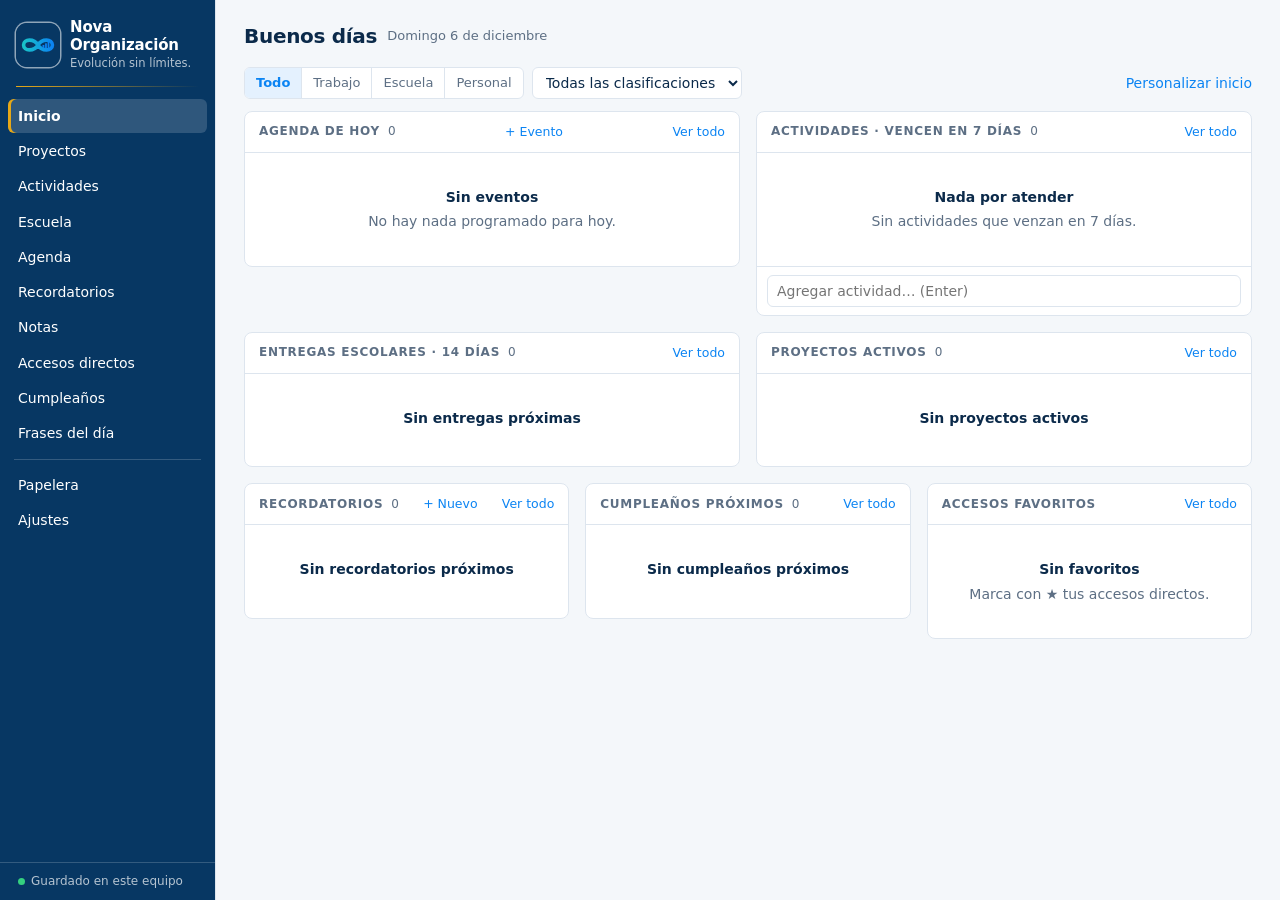
==== PlataformaGestion/PlataformaGestion.html @ 41d577a1 "v0.9: lector ajustado con ejemplos reales y correcciones aprendidas - Ocr.leerMejor: prueba la foto " ====
<!doctype html>
<html lang="es">
<head>
<meta charset="utf-8">
<meta name="viewport" content="width=device-width, initial-scale=1">
<!-- Política de seguridad: la única conexión permitida es api.github.com (sincronización cifrada, opcional) -->
<meta http-equiv="Content-Security-Policy" content="default-src 'none'; script-src 'unsafe-inline' 'wasm-unsafe-eval' blob:; style-src 'unsafe-inline'; img-src blob: data:; connect-src data: blob: https://api.github.com; font-src 'none'; media-src 'none'; object-src 'none'; frame-src 'none'; worker-src blob:; base-uri 'none'; form-action 'none'">
<meta name="referrer" content="no-referrer">
<title>Nova Organización</title>
<style>
/* ===== Plataforma de Gestión — estilos (minimalista, basada en listas) ===== */
:root{
  --bg:#F4F7FA; --sup:#ffffff; --tx:#0b2a4a; --mut:#5d6f84; --bd:#dde5ee; --ac:#0B84F3; --lat:#073763; --lat-tx:#ffffff; --oro:#E6A817; --z:1;
  --ac-s:color-mix(in srgb,var(--ac) 11%,var(--sup));
  --hover:color-mix(in srgb,var(--tx) 5%,transparent);
  --ok:#1f9d55; --warn:#c77700; --bad:#d23b3b;
  --r:8px;
}
*{box-sizing:border-box;margin:0;padding:0}
html,body{height:100%}
body{font-family:Aptos,"Segoe UI",system-ui,-apple-system,"Segoe UI",Roboto,Helvetica,Arial,sans-serif;font-size:14px;line-height:1.45;color:var(--tx);background:var(--bg);-webkit-font-smoothing:antialiased}
button,input,select,textarea{font:inherit;color:inherit}
a{color:var(--ac);text-decoration:none}
a:hover{text-decoration:underline}
#fondo{position:fixed;inset:0;background-size:cover;background-position:center;pointer-events:none;z-index:0}

/* ---------- Estructura ---------- */
.app{position:relative;z-index:1;display:grid;grid-template-columns:216px minmax(0,1fr);height:calc(100vh / var(--z))}
.lat{background:var(--lat);color:var(--lat-tx);border-right:1px solid var(--bd);display:flex;flex-direction:column;min-height:0}
.marca{display:flex;align-items:center;gap:10px;padding:18px 16px 14px}
.marca svg{width:44px;height:44px;flex:none;border-radius:11px;box-shadow:0 0 0 1.5px color-mix(in srgb,var(--lat-tx) 55%,transparent)}
.marca b{display:block;font-weight:700;font-size:15px;letter-spacing:-.01em;line-height:1.2}
.marca small{display:block;font-weight:400;color:color-mix(in srgb,var(--lat-tx) 70%,transparent);font-size:11.5px;margin-top:1px}
.lat .regla{height:1px;margin:0 16px 8px;background:linear-gradient(90deg,var(--oro),transparent)}
.lat nav{flex:1;overflow:auto;padding:4px 8px}
.lat nav a{display:flex;align-items:center;gap:8px;padding:7px 10px;border-radius:6px;color:var(--lat-tx);text-decoration:none;margin-bottom:1px}
.lat nav a:hover{background:color-mix(in srgb,var(--lat-tx) 10%,transparent)}
.lat nav a.on{background:color-mix(in srgb,var(--lat-tx) 16%,transparent);font-weight:600;box-shadow:inset 3px 0 0 var(--oro)}
.lat nav a .n{margin-left:auto;font-size:11.5px;color:color-mix(in srgb,var(--lat-tx) 70%,transparent);font-weight:500}
.lat nav hr{border:0;border-top:1px solid color-mix(in srgb,var(--lat-tx) 18%,transparent);margin:8px 6px}
.lat .pie{padding:10px 18px;border-top:1px solid color-mix(in srgb,var(--lat-tx) 18%,transparent);font-size:12px;color:color-mix(in srgb,var(--lat-tx) 70%,transparent);display:flex;gap:6px;align-items:center}
.lat .pie i{width:7px;height:7px;border-radius:50%;background:#35d07f;display:inline-block}
.lat .pie.pend i{background:var(--oro)}
.pral{overflow:auto;min-width:0}
.cont{max-width:1180px;margin:0 auto;padding:22px 28px 60px}
.banda{height:96px;background-size:cover;background-position:center;border-bottom:1px solid var(--bd)}
.cab{display:flex;align-items:center;gap:10px;flex-wrap:wrap;margin-bottom:16px}
.cab h1{font-size:20px;font-weight:700;letter-spacing:-.015em}
.cab .sub{color:var(--mut);font-size:13px}
.esp{flex:1}
.miga{font-size:12.5px;color:var(--mut);margin-bottom:6px}

/* ---------- Controles ---------- */
.btn{display:inline-flex;align-items:center;gap:6px;height:32px;padding:0 12px;border:1px solid var(--bd);border-radius:6px;background:var(--sup);cursor:pointer;font-weight:500;white-space:nowrap}
.btn:hover{background:var(--hover)}
.btn.pri{background:var(--ac);border-color:var(--ac);color:#fff}
.btn.pri:hover{filter:brightness(1.08)}
.btn.peligro{color:var(--bad)}
.btn.ch{height:26px;padding:0 9px;font-size:12.5px}
.lnk{background:none;border:0;color:var(--ac);cursor:pointer;padding:0;font-weight:500}
.lnk:hover{text-decoration:underline}
.lnk.gris{color:var(--mut)}
input[type=text],input[type=search],input[type=date],input[type=time],input[type=number],input[type=password],input[type=url],select,textarea{
  height:32px;padding:0 9px;border:1px solid var(--bd);border-radius:6px;background:var(--sup);outline:none;min-width:0}
textarea{height:auto;padding:8px 9px;resize:vertical;line-height:1.5}
input:focus,select:focus,textarea:focus{border-color:var(--ac);box-shadow:0 0 0 3px color-mix(in srgb,var(--ac) 18%,transparent)}
input[type=color]{width:34px;height:30px;padding:2px;border:1px solid var(--bd);border-radius:6px;background:var(--sup);cursor:pointer}
input[type=checkbox]{width:15px;height:15px;accent-color:var(--ac);cursor:pointer;flex:none}
.barra{display:flex;align-items:center;gap:8px;flex-wrap:wrap;margin-bottom:12px}
.tabs{display:flex;gap:2px;border-bottom:1px solid var(--bd);margin-bottom:14px;overflow-x:auto}
.tabs button{background:none;border:0;border-bottom:2px solid transparent;padding:8px 12px;cursor:pointer;color:var(--mut);font-weight:500;white-space:nowrap;margin-bottom:-1px}
.tabs button.on{color:var(--ac);border-color:var(--ac)}
.fil{display:inline-flex;border:1px solid var(--bd);border-radius:6px;overflow:hidden;background:var(--sup)}
.fil button{background:none;border:0;border-right:1px solid var(--bd);height:30px;padding:0 11px;cursor:pointer;color:var(--mut);font-size:13px;white-space:nowrap}
.fil button:last-child{border-right:0}
.fil button.on{background:var(--ac-s);color:var(--ac);font-weight:600}

/* ---------- Listas ---------- */
.panel{background:var(--sup);border:1px solid var(--bd);border-radius:var(--r);overflow:hidden}
.scrollx{overflow-x:auto}
table.lista{width:100%;border-collapse:collapse}
.lista th{text-align:left;font-size:11.5px;font-weight:600;text-transform:uppercase;letter-spacing:.05em;color:var(--mut);padding:9px 12px;border-bottom:1px solid var(--bd);white-space:nowrap;background:color-mix(in srgb,var(--bg) 60%,var(--sup))}
.lista td{padding:8px 12px;border-bottom:1px solid var(--bd);vertical-align:middle}
.lista tr:last-child td{border-bottom:0}
.lista tbody tr:hover{background:var(--hover)}
.lista .t{font-weight:500;cursor:pointer}
.lista .t:hover{color:var(--ac)}
.lista .d{color:var(--mut);font-size:12.5px}
.lista td.num,.lista th.num{text-align:right;white-space:nowrap}
.lista td.nw{white-space:nowrap}
.lista tr.hecho .t{text-decoration:line-through;color:var(--mut)}
.lista tr.grupo td{background:color-mix(in srgb,var(--bg) 60%,var(--sup));font-weight:600;font-size:12.5px;padding:6px 12px}
.lista select{height:26px;font-size:12.5px;padding:0 4px;border-color:transparent;background:transparent;max-width:150px}
.lista select:hover{border-color:var(--bd)}
.lista input[type=number]{height:26px;width:64px;text-align:right}
.vacio{padding:34px 16px;text-align:center;color:var(--mut)}
.vacio b{display:block;color:var(--tx);margin-bottom:4px;font-weight:600}
.pt{display:inline-block;width:8px;height:8px;border-radius:50%;margin-right:6px;vertical-align:baseline;flex:none}
.et{display:inline-block;font-size:11.5px;padding:1px 7px;border-radius:10px;background:var(--hover);color:var(--mut);white-space:nowrap}
.et.ac{background:var(--ac-s);color:var(--ac)}
.rojo{color:var(--bad)} .ambar{color:var(--warn)} .verde{color:var(--ok)} .mut{color:var(--mut)}
.av{display:flex;align-items:center;gap:8px;min-width:110px}
.av div{flex:1;height:4px;border-radius:2px;background:var(--bd);overflow:hidden}
.av div i{display:block;height:100%;background:var(--ac)}
.av span{font-size:12px;color:var(--mut);width:32px;text-align:right}

/* ---------- Bloques (Inicio) ---------- */
.cols{display:grid;grid-template-columns:repeat(2,minmax(0,1fr));gap:16px}
.blq{background:var(--sup);border:1px solid var(--bd);border-radius:var(--r)}
.blq h3{display:flex;align-items:center;gap:8px;font-size:12px;font-weight:600;text-transform:uppercase;letter-spacing:.06em;color:var(--mut);padding:11px 14px;border-bottom:1px solid var(--bd)}
.blq h3 .lnk{margin-left:12px;text-transform:none;letter-spacing:0;font-size:12.5px}
.blq h3 .lnk:first-of-type{margin-left:auto}
.blq h3 .ct{font-weight:500;text-transform:none;letter-spacing:0}
.tab6{display:grid;grid-template-columns:repeat(6,minmax(0,1fr));gap:16px;align-items:start}
.blq .rap{padding:8px 10px;border-top:1px solid var(--bd)}
.blq .rap input{width:100%}
.filas{list-style:none}
.filas li{display:flex;align-items:center;gap:10px;padding:8px 14px;border-bottom:1px solid var(--bd);min-width:0}
.filas li:last-child{border-bottom:0}
.filas .h{width:46px;color:var(--mut);font-size:12.5px;flex:none;font-variant-numeric:tabular-nums}
.filas .x{flex:1;min-width:0;overflow:hidden;text-overflow:ellipsis;white-space:nowrap}
.filas .x.clic{cursor:pointer}
.filas .x.clic:hover{color:var(--ac)}
.filas .x{flex:1 1 50%}
.filas .m{color:var(--mut);font-size:12.5px;white-space:nowrap;flex:0 1 auto;min-width:0;overflow:hidden;text-overflow:ellipsis}
.filas .m:last-child{flex:none}
.frase{position:relative;border-radius:var(--r);border:1px solid var(--bd);background:var(--sup) center/cover;min-height:150px;display:flex;align-items:flex-end;margin-bottom:16px;overflow:hidden}
.frase.img::before{content:"";position:absolute;inset:0;background:linear-gradient(180deg,rgba(0,0,0,.05),rgba(0,0,0,.62))}
.frase .tx{position:relative;padding:18px 20px;max-width:760px}
.frase p{font-size:19px;font-weight:600;letter-spacing:-.01em;line-height:1.35}
.frase span{font-size:13px;color:var(--mut)}
.frase.img p,.frase.img span{color:#fff}
.frase .ctl{position:absolute;top:10px;right:12px;display:flex;gap:10px;font-size:12.5px}
.frase.img .ctl .lnk{color:#fff}

/* ---------- Agenda ---------- */
.ag{display:grid;grid-template-columns:minmax(0,1fr) 300px;gap:16px;align-items:start}
.mes{display:grid;grid-template-columns:repeat(7,minmax(0,1fr));background:var(--sup);border:1px solid var(--bd);border-radius:var(--r);overflow:hidden}
.mes .dn{padding:7px 8px;font-size:11.5px;font-weight:600;text-transform:uppercase;letter-spacing:.05em;color:var(--mut);border-bottom:1px solid var(--bd)}
.mes .c{min-height:86px;padding:5px 6px;border-right:1px solid var(--bd);border-bottom:1px solid var(--bd);cursor:pointer;overflow:hidden}
.mes .c:nth-child(7n){border-right:0}
.mes .c:hover{background:var(--hover)}
.mes .c.fuera{opacity:.4}
.mes .c.sel{box-shadow:inset 0 0 0 2px var(--ac)}
.mes .c .nd{font-size:12.5px;font-weight:600;display:inline-block;min-width:22px;height:22px;line-height:22px;text-align:center;border-radius:11px}
.mes .c.hoy .nd{background:var(--ac);color:#fff}
.mes .c .it{font-size:11.5px;white-space:nowrap;overflow:hidden;text-overflow:ellipsis;line-height:1.5}
.mes .c .mas{font-size:11px;color:var(--mut)}

/* ---------- Línea de tiempo ---------- */
.tl{position:relative;overflow:auto;background:var(--sup);border:1px solid var(--bd);border-radius:var(--r);max-height:68vh}
.tl .in{position:relative}
.tl .fila{display:flex;border-bottom:1px solid var(--bd);position:relative}
.tl .rot{position:sticky;left:0;z-index:3;width:170px;flex:none;background:var(--sup);border-right:1px solid var(--bd);padding:6px 10px;font-size:12.5px;font-weight:500;display:flex;align-items:center;overflow:hidden}
.tl .rot span{overflow:hidden;text-overflow:ellipsis;white-space:nowrap}
.tl .pista{position:relative;flex:none;background-image:linear-gradient(to right,var(--bd) 1px,transparent 1px)}
.tl .cabz{position:sticky;top:0;z-index:4;background:var(--sup)}
.tl .cabz .rot{z-index:5}
.tl .mescel{position:absolute;top:0;height:22px;font-size:11.5px;font-weight:600;color:var(--mut);padding:3px 6px;border-left:1px solid var(--bd);text-transform:uppercase;letter-spacing:.05em}
.tl .dcel{position:absolute;top:22px;height:30px;text-align:center;font-size:11px;line-height:1.25;color:var(--mut);padding-top:2px}
.tl .dcel b{display:block;color:var(--tx);font-weight:600}
.tl .dcel.fs{background:var(--hover)}
.tl .dcel.hoy b{color:var(--ac)}
.tl .ccel{position:absolute;top:3px;height:20px;text-align:center;font-size:11px;font-weight:600;line-height:20px;border-radius:4px}
.tl .bar{position:absolute;height:20px;border-radius:4px;color:#fff;font-size:11px;line-height:20px;padding:0 6px;white-space:nowrap;overflow:hidden;text-overflow:ellipsis;cursor:pointer}
.tl .bar.proceso{background-image:repeating-linear-gradient(135deg,rgba(255,255,255,.28) 0 5px,transparent 5px 10px)}
.tl .bar.guardada{opacity:.72}
.tl .bar.enviada,.tl .bar.calificada{opacity:.38}
.tl .bar.vac{background:repeating-linear-gradient(135deg,var(--bd) 0 5px,transparent 5px 10px)!important;color:var(--mut);border:1px dashed var(--mut)}
.tl .hoyl{position:absolute;top:0;bottom:0;width:2px;background:var(--bad);z-index:2;pointer-events:none}
.ley{display:flex;gap:14px;flex-wrap:wrap;font-size:12px;color:var(--mut);margin-top:8px}
.ley i{display:inline-block;width:22px;height:10px;border-radius:3px;background:var(--mut);vertical-align:middle;margin-right:5px}

/* ---------- Evaluación ---------- */
.eval{padding:14px 16px;border-bottom:1px solid var(--bd)}
.eval .ln{display:flex;align-items:center;gap:10px;flex-wrap:wrap}
.eval .nm{font-weight:600;font-size:15px}
.eval .kp{display:flex;gap:22px;flex-wrap:wrap;margin:10px 0 8px}
.eval .kp div{font-size:12px;color:var(--mut)}
.eval .kp b{display:block;font-size:18px;color:var(--tx);font-weight:700;letter-spacing:-.01em}
.pila{position:relative;height:10px;border-radius:5px;background:var(--bd);display:flex;overflow:visible}
.pila i{display:block;height:100%}
.pila i:first-child{border-radius:5px 0 0 5px}
.pila .meta{position:absolute;top:-4px;bottom:-4px;width:2px;background:var(--tx)}
.pila .meta::after{content:attr(data-t);position:absolute;top:-17px;left:-14px;font-size:10.5px;color:var(--mut);white-space:nowrap}

/* ---------- Notas ---------- */
.nt{display:grid;grid-template-columns:290px minmax(0,1fr);gap:0;background:var(--sup);border:1px solid var(--bd);border-radius:var(--r);overflow:hidden;height:calc(100vh - 190px);min-height:420px}
.nt .izq{border-right:1px solid var(--bd);display:flex;flex-direction:column;min-height:0}
.nt .izq .bq{padding:10px;border-bottom:1px solid var(--bd)}
.nt .izq .bq input{width:100%}
.nt .ls{overflow:auto;flex:1}
.nt .it{padding:9px 12px;border-bottom:1px solid var(--bd);cursor:pointer}
.nt .it:hover{background:var(--hover)}
.nt .it.on{background:var(--ac-s)}
.nt .it b{display:block;font-weight:600;overflow:hidden;text-overflow:ellipsis;white-space:nowrap}
.nt .it span{display:block;font-size:12px;color:var(--mut);overflow:hidden;text-overflow:ellipsis;white-space:nowrap}
.nt .der{display:flex;flex-direction:column;min-height:0;min-width:0}
.nt .der .hd select{max-width:190px}
.nt .der .hd{display:flex;gap:8px;align-items:center;padding:10px 14px;border-bottom:1px solid var(--bd);flex-wrap:wrap}
.nt .der input.tit{border:0;font-size:17px;font-weight:600;padding:12px 16px 4px;height:auto;width:100%;background:transparent;box-shadow:none}
.nt .der textarea{flex:1;border:0;border-radius:0;padding:8px 16px 16px;resize:none;background:transparent;box-shadow:none;font-size:14.5px}

/* ---------- Bitácora ---------- */
.bit{list-style:none}
.bit li{padding:12px 14px;border-bottom:1px solid var(--bd)}
.bit li:last-child{border-bottom:0}
.bit .mt{display:flex;gap:8px;align-items:center;font-size:12.5px;color:var(--mut);margin-bottom:4px}
.bit .tx{white-space:pre-wrap;overflow-wrap:anywhere}
.minis{display:flex;gap:8px;flex-wrap:wrap;margin-top:8px}
.minis img{height:84px;border-radius:6px;border:1px solid var(--bd);cursor:zoom-in;display:block}
.comp{padding:12px 14px;border-bottom:1px solid var(--bd);display:grid;gap:8px}
.comp textarea{width:100%}

/* ---------- Ajustes ---------- */
.aj{display:grid;gap:16px;max-width:860px}
.aj .blq .cu{padding:14px}
.reng{display:flex;align-items:center;gap:10px;padding:8px 0;flex-wrap:wrap}
.reng>label{width:210px;color:var(--mut);font-size:13px}
.pres{display:flex;gap:8px;flex-wrap:wrap}
.pres button{display:flex;align-items:center;gap:7px;height:32px;padding:0 10px;border:1px solid var(--bd);border-radius:6px;background:var(--sup);cursor:pointer}
.pres button.on{border-color:var(--ac);box-shadow:0 0 0 2px color-mix(in srgb,var(--ac) 22%,transparent)}
.pres i{width:14px;height:14px;border-radius:50%;border:1px solid rgba(128,128,128,.4)}
.prev{height:70px;width:120px;border-radius:6px;border:1px solid var(--bd);background:var(--bg) center/cover}

/* ---------- Modal / avisos ---------- */
.velo{position:fixed;inset:0;background:rgba(10,15,25,.45);display:none;align-items:center;justify-content:center;padding:16px;z-index:50}
.velo.on{display:flex}
.caja{background:var(--sup);border:1px solid var(--bd);border-radius:10px;width:100%;max-width:560px;max-height:calc(100vh / var(--z) - 32px);display:flex;flex-direction:column;box-shadow:0 20px 50px rgba(0,0,0,.25);overflow:hidden}
.form{display:flex;flex-direction:column;min-height:0;flex:1}
.form h2{font-size:16px;padding:14px 18px 10px;border-bottom:1px solid var(--bd);flex:none}
.campos{display:grid;grid-template-columns:1fr 1fr;gap:10px 12px;padding:14px 18px;overflow:auto;flex:1;min-height:0;align-content:start}
.campo{grid-column:span 2;display:grid;gap:4px}
.campo.medio{grid-column:span 1}
.campo label{font-size:12.5px;font-weight:600;color:var(--mut)}
.campo input:not([type=checkbox]):not([type=color]),.campo select,.campo textarea{width:100%}
.campo small{color:var(--mut);font-size:12px}
.campo .chk{display:flex;align-items:center;gap:8px;font-weight:400;color:var(--tx);font-size:14px}
.acciones{display:flex;gap:8px;padding:12px 18px;border-top:1px solid var(--bd);flex:none;flex-wrap:wrap;background:var(--sup)}
.cuerpo{padding:14px 18px}
#visor{position:fixed;inset:0;background:rgba(0,0,0,.85);display:none;align-items:center;justify-content:center;z-index:70;cursor:zoom-out}
#visor.on{display:flex}
#visor img{max-width:94vw;max-height:92vh;border-radius:6px}
#avisos{position:fixed;right:18px;bottom:18px;display:grid;gap:8px;z-index:80}
.aviso{background:var(--tx);color:var(--bg);padding:9px 14px;border-radius:7px;font-size:13.5px;box-shadow:0 8px 24px rgba(0,0,0,.2);max-width:360px}
.aviso.err{background:var(--bad);color:#fff}

/* ---------- Móvil ---------- */
@media (max-width:820px){
  .app{grid-template-columns:minmax(0,1fr);grid-template-rows:auto minmax(0,1fr)}
  .lat{min-width:0}
  #avisos{left:14px;right:14px}
  .lat{border-right:0;border-bottom:1px solid var(--bd)}
  .marca small,.lat .pie{display:none}
  .lat nav{display:flex;overflow-x:auto;padding:4px 8px 8px}
  .lat nav a{white-space:nowrap;margin:0 2px 0 0}
  .lat nav hr{display:none}
  .cont{padding:16px 14px 50px}
  .cols,.ag{grid-template-columns:1fr}
  .tab6>*{grid-column:1/-1!important}
  .marca{padding:10px 14px 6px}
  .lat .regla{display:none}
  .nt{grid-template-columns:1fr;height:auto}
  .nt .izq{border-right:0;border-bottom:1px solid var(--bd);max-height:240px}
  .nt .der textarea{min-height:300px}
  .campos{grid-template-columns:1fr}
  .campo.medio{grid-column:span 2}
  .mes .c{min-height:58px}
  .mes .c .it{display:none}
}

</style>
</head>
<body>
<div id="fondo"></div>
<div class="app">
  <aside class="lat" id="lat"></aside>
  <main class="pral" id="pral"></main>
</div>
<div class="velo" id="modal" onmousedown="if(event.target===this)Modal.cerrar()"><div class="caja"></div></div>
<div class="velo" id="confirma" style="z-index:60"><div class="caja" style="max-width:440px"></div></div>
<div id="visor" onclick="this.classList.remove('on')"><img alt="Imagen ampliada"></div>
<div id="avisos" aria-live="polite"></div>
<input type="file" id="archivo" hidden>
<!-- Lector de imágenes incrustado (Tesseract.js, Apache-2.0). Son bloques de texto: sólo se activan al usar "Cargar por foto". -->
<script type="text/plain" id="ocrLib">/*! For license information please see tesseract.min.js.LICENSE.txt */
!function(t,r){"object"==typeof exports&&"object"==typeof module?module.exports=r():"function"==typeof define&&define.amd?define([],r):"object"==typeof exports?exports.Tesseract=r():t.Tesseract=r()}(self,(()=>(()=>{var t={670:t=>{function r(t){return r="function"==typeof Symbol&&"symbol"==typeof Symbol.iterator?function(t){return typeof t}:function(t){return t&&"function"==typeof Symbol&&t.constructor===Symbol&&t!==Symbol.prototype?"symbol":typeof t},r(t)}t.exports=function(){return"undefined"!=typeof window&&"object"===r(window.process)&&"renderer"===window.process.type||!("undefined"==typeof process||"object"!==r(process.versions)||!process.versions.electron)||"object"===("undefined"==typeof navigator?"undefined":r(navigator))&&"string"==typeof navigator.userAgent&&navigator.userAgent.indexOf("Electron")>=0}},760:(t,r,e)=>{function n(t){return n="function"==typeof Symbol&&"symbol"==typeof Symbol.iterator?function(t){return typeof t}:function(t){return t&&"function"==typeof Symbol&&t.constructor===Symbol&&t!==Symbol.prototype?"symbol":typeof t},n(t)}var o=function(t){"use strict";var r,e=Object.prototype,o=e.hasOwnProperty,i=Object.defineProperty||function(t,r,e){t[r]=e.value},a="function"==typeof Symbol?Symbol:{},c=a.iterator||"@@iterator",u=a.asyncIterator||"@@asyncIterator",f=a.toStringTag||"@@toStringTag";function l(t,r,e){return Object.defineProperty(t,r,{value:e,enumerable:!0,configurable:!0,writable:!0}),t[r]}try{l({},"")}catch(t){l=function(t,r,e){return t[r]=e}}function s(t,r,e,n){var o=r&&r.prototype instanceof m?r:m,a=Object.create(o.prototype),c=new N(n||[]);return i(a,"_invoke",{value:P(t,e,c)}),a}function h(t,r,e){try{return{type:"normal",arg:t.call(r,e)}}catch(t){return{type:"throw",arg:t}}}t.wrap=s;var p="suspendedStart",y="suspendedYield",v="executing",d="completed",g={};function m(){}function b(){}function w(){}var x={};l(x,c,(function(){return this}));var L=Object.getPrototypeOf,O=L&&L(L(A([])));O&&O!==e&&o.call(O,c)&&(x=O);var E=w.prototype=m.prototype=Object.create(x);function S(t){["next","throw","return"].forEach((function(r){l(t,r,(function(t){return this._invoke(r,t)}))}))}function j(t,r){function e(i,a,c,u){var f=h(t[i],t,a);if("throw"!==f.type){var l=f.arg,s=l.value;return s&&"object"===n(s)&&o.call(s,"__await")?r.resolve(s.__await).then((function(t){e("next",t,c,u)}),(function(t){e("throw",t,c,u)})):r.resolve(s).then((function(t){l.value=t,c(l)}),(function(t){return e("throw",t,c,u)}))}u(f.arg)}var a;i(this,"_invoke",{value:function(t,n){function o(){return new r((function(r,o){e(t,n,r,o)}))}return a=a?a.then(o,o):o()}})}function P(t,r,e){var n=p;return function(o,i){if(n===v)throw new Error("Generator is already running");if(n===d){if("throw"===o)throw i;return G()}for(e.method=o,e.arg=i;;){var a=e.delegate;if(a){var c=k(a,e);if(c){if(c===g)continue;return c}}if("next"===e.method)e.sent=e._sent=e.arg;else if("throw"===e.method){if(n===p)throw n=d,e.arg;e.dispatchException(e.arg)}else"return"===e.method&&e.abrupt("return",e.arg);n=v;var u=h(t,r,e);if("normal"===u.type){if(n=e.done?d:y,u.arg===g)continue;return{value:u.arg,done:e.done}}"throw"===u.type&&(n=d,e.method="throw",e.arg=u.arg)}}}function k(t,e){var n=e.method,o=t.iterator[n];if(o===r)return e.delegate=null,"throw"===n&&t.iterator.return&&(e.method="return",e.arg=r,k(t,e),"throw"===e.method)||"return"!==n&&(e.method="throw",e.arg=new TypeError("The iterator does not provide a '"+n+"' method")),g;var i=h(o,t.iterator,e.arg);if("throw"===i.type)return e.method="throw",e.arg=i.arg,e.delegate=null,g;var a=i.arg;return a?a.done?(e[t.resultName]=a.value,e.next=t.nextLoc,"return"!==e.method&&(e.method="next",e.arg=r),e.delegate=null,g):a:(e.method="throw",e.arg=new TypeError("iterator result is not an object"),e.delegate=null,g)}function _(t){var r={tryLoc:t[0]};1 in t&&(r.catchLoc=t[1]),2 in t&&(r.finallyLoc=t[2],r.afterLoc=t[3]),this.tryEntries.push(r)}function T(t){var r=t.completion||{};r.type="normal",delete r.arg,t.completion=r}function N(t){this.tryEntries=[{tryLoc:"root"}],t.forEach(_,this),this.reset(!0)}function A(t){if(t){var e=t[c];if(e)return e.call(t);if("function"==typeof t.next)return t;if(!isNaN(t.length)){var n=-1,i=function e(){for(;++n<t.length;)if(o.call(t,n))return e.value=t[n],e.done=!1,e;return e.value=r,e.done=!0,e};return i.next=i}}return{next:G}}function G(){return{value:r,done:!0}}return b.prototype=w,i(E,"constructor",{value:w,configurable:!0}),i(w,"constructor",{value:b,configurable:!0}),b.displayName=l(w,f,"GeneratorFunction"),t.isGeneratorFunction=function(t){var r="function"==typeof t&&t.constructor;return!!r&&(r===b||"GeneratorFunction"===(r.displayName||r.name))},t.mark=function(t){return Object.setPrototypeOf?Object.setPrototypeOf(t,w):(t.__proto__=w,l(t,f,"GeneratorFunction")),t.prototype=Object.create(E),t},t.awrap=function(t){return{__await:t}},S(j.prototype),l(j.prototype,u,(function(){return this})),t.AsyncIterator=j,t.async=function(r,e,n,o,i){void 0===i&&(i=Promise);var a=new j(s(r,e,n,o),i);return t.isGeneratorFunction(e)?a:a.next().then((function(t){return t.done?t.value:a.next()}))},S(E),l(E,f,"Generator"),l(E,c,(function(){return this})),l(E,"toString",(function(){return"[object Generator]"})),t.keys=function(t){var r=Object(t),e=[];for(var n in r)e.push(n);return e.reverse(),function t(){for(;e.length;){var n=e.pop();if(n in r)return t.value=n,t.done=!1,t}return t.done=!0,t}},t.values=A,N.prototype={constructor:N,reset:function(t){if(this.prev=0,this.next=0,this.sent=this._sent=r,this.done=!1,this.delegate=null,this.method="next",this.arg=r,this.tryEntries.forEach(T),!t)for(var e in this)"t"===e.charAt(0)&&o.call(this,e)&&!isNaN(+e.slice(1))&&(this[e]=r)},stop:function(){this.done=!0;var t=this.tryEntries[0].completion;if("throw"===t.type)throw t.arg;return this.rval},dispatchException:function(t){if(this.done)throw t;var e=this;function n(n,o){return c.type="throw",c.arg=t,e.next=n,o&&(e.method="next",e.arg=r),!!o}for(var i=this.tryEntries.length-1;i>=0;--i){var a=this.tryEntries[i],c=a.completion;if("root"===a.tryLoc)return n("end");if(a.tryLoc<=this.prev){var u=o.call(a,"catchLoc"),f=o.call(a,"finallyLoc");if(u&&f){if(this.prev<a.catchLoc)return n(a.catchLoc,!0);if(this.prev<a.finallyLoc)return n(a.finallyLoc)}else if(u){if(this.prev<a.catchLoc)return n(a.catchLoc,!0)}else{if(!f)throw new Error("try statement without catch or finally");if(this.prev<a.finallyLoc)return n(a.finallyLoc)}}}},abrupt:function(t,r){for(var e=this.tryEntries.length-1;e>=0;--e){var n=this.tryEntries[e];if(n.tryLoc<=this.prev&&o.call(n,"finallyLoc")&&this.prev<n.finallyLoc){var i=n;break}}i&&("break"===t||"continue"===t)&&i.tryLoc<=r&&r<=i.finallyLoc&&(i=null);var a=i?i.completion:{};return a.type=t,a.arg=r,i?(this.method="next",this.next=i.finallyLoc,g):this.complete(a)},complete:function(t,r){if("throw"===t.type)throw t.arg;return"break"===t.type||"continue"===t.type?this.next=t.arg:"return"===t.type?(this.rval=this.arg=t.arg,this.method="return",this.next="end"):"normal"===t.type&&r&&(this.next=r),g},finish:function(t){for(var r=this.tryEntries.length-1;r>=0;--r){var e=this.tryEntries[r];if(e.finallyLoc===t)return this.complete(e.completion,e.afterLoc),T(e),g}},catch:function(t){for(var r=this.tryEntries.length-1;r>=0;--r){var e=this.tryEntries[r];if(e.tryLoc===t){var n=e.completion;if("throw"===n.type){var o=n.arg;T(e)}return o}}throw new Error("illegal catch attempt")},delegateYield:function(t,e,n){return this.delegate={iterator:A(t),resultName:e,nextLoc:n},"next"===this.method&&(this.arg=r),g}},t}("object"===n(t=e.nmd(t))?t.exports:{});try{regeneratorRuntime=o}catch(t){"object"===("undefined"==typeof globalThis?"undefined":n(globalThis))?globalThis.regeneratorRuntime=o:Function("r","regeneratorRuntime = r")(o)}},793:(t,r,e)=>{function n(t){return n="function"==typeof Symbol&&"symbol"==typeof Symbol.iterator?function(t){return typeof t}:function(t){return t&&"function"==typeof Symbol&&t.constructor===Symbol&&t!==Symbol.prototype?"symbol":typeof t},n(t)}function o(){"use strict";o=function(){return t};var t={},r=Object.prototype,e=r.hasOwnProperty,i=Object.defineProperty||function(t,r,e){t[r]=e.value},a="function"==typeof Symbol?Symbol:{},c=a.iterator||"@@iterator",u=a.asyncIterator||"@@asyncIterator",f=a.toStringTag||"@@toStringTag";function l(t,r,e){return Object.defineProperty(t,r,{value:e,enumerable:!0,configurable:!0,writable:!0}),t[r]}try{l({},"")}catch(t){l=function(t,r,e){return t[r]=e}}function s(t,r,e,n){var o=r&&r.prototype instanceof y?r:y,a=Object.create(o.prototype),c=new P(n||[]);return i(a,"_invoke",{value:O(t,e,c)}),a}function h(t,r,e){try{return{type:"normal",arg:t.call(r,e)}}catch(t){return{type:"throw",arg:t}}}t.wrap=s;var p={};function y(){}function v(){}function d(){}var g={};l(g,c,(function(){return this}));var m=Object.getPrototypeOf,b=m&&m(m(k([])));b&&b!==r&&e.call(b,c)&&(g=b);var w=d.prototype=y.prototype=Object.create(g);function x(t){["next","throw","return"].forEach((function(r){l(t,r,(function(t){return this._invoke(r,t)}))}))}function L(t,r){function o(i,a,c,u){var f=h(t[i],t,a);if("throw"!==f.type){var l=f.arg,s=l.value;return s&&"object"==n(s)&&e.call(s,"__await")?r.resolve(s.__await).then((function(t){o("next",t,c,u)}),(function(t){o("throw",t,c,u)})):r.resolve(s).then((function(t){l.value=t,c(l)}),(function(t){return o("throw",t,c,u)}))}u(f.arg)}var a;i(this,"_invoke",{value:function(t,e){function n(){return new r((function(r,n){o(t,e,r,n)}))}return a=a?a.then(n,n):n()}})}function O(t,r,e){var n="suspendedStart";return function(o,i){if("executing"===n)throw new Error("Generator is already running");if("completed"===n){if("throw"===o)throw i;return{value:void 0,done:!0}}for(e.method=o,e.arg=i;;){var a=e.delegate;if(a){var c=E(a,e);if(c){if(c===p)continue;return c}}if("next"===e.method)e.sent=e._sent=e.arg;else if("throw"===e.method){if("suspendedStart"===n)throw n="completed",e.arg;e.dispatchException(e.arg)}else"return"===e.method&&e.abrupt("return",e.arg);n="executing";var u=h(t,r,e);if("normal"===u.type){if(n=e.done?"completed":"suspendedYield",u.arg===p)continue;return{value:u.arg,done:e.done}}"throw"===u.type&&(n="completed",e.method="throw",e.arg=u.arg)}}}function E(t,r){var e=r.method,n=t.iterator[e];if(void 0===n)return r.delegate=null,"throw"===e&&t.iterator.return&&(r.method="return",r.arg=void 0,E(t,r),"throw"===r.method)||"return"!==e&&(r.method="throw",r.arg=new TypeError("The iterator does not provide a '"+e+"' method")),p;var o=h(n,t.iterator,r.arg);if("throw"===o.type)return r.method="throw",r.arg=o.arg,r.delegate=null,p;var i=o.arg;return i?i.done?(r[t.resultName]=i.value,r.next=t.nextLoc,"return"!==r.method&&(r.method="next",r.arg=void 0),r.delegate=null,p):i:(r.method="throw",r.arg=new TypeError("iterator result is not an object"),r.delegate=null,p)}function S(t){var r={tryLoc:t[0]};1 in t&&(r.catchLoc=t[1]),2 in t&&(r.finallyLoc=t[2],r.afterLoc=t[3]),this.tryEntries.push(r)}function j(t){var r=t.completion||{};r.type="normal",delete r.arg,t.completion=r}function P(t){this.tryEntries=[{tryLoc:"root"}],t.forEach(S,this),this.reset(!0)}function k(t){if(t){var r=t[c];if(r)return r.call(t);if("function"==typeof t.next)return t;if(!isNaN(t.length)){var n=-1,o=function r(){for(;++n<t.length;)if(e.call(t,n))return r.value=t[n],r.done=!1,r;return r.value=void 0,r.done=!0,r};return o.next=o}}return{next:_}}function _(){return{value:void 0,done:!0}}return v.prototype=d,i(w,"constructor",{value:d,configurable:!0}),i(d,"constructor",{value:v,configurable:!0}),v.displayName=l(d,f,"GeneratorFunction"),t.isGeneratorFunction=function(t){var r="function"==typeof t&&t.constructor;return!!r&&(r===v||"GeneratorFunction"===(r.displayName||r.name))},t.mark=function(t){return Object.setPrototypeOf?Object.setPrototypeOf(t,d):(t.__proto__=d,l(t,f,"GeneratorFunction")),t.prototype=Object.create(w),t},t.awrap=function(t){return{__await:t}},x(L.prototype),l(L.prototype,u,(function(){return this})),t.AsyncIterator=L,t.async=function(r,e,n,o,i){void 0===i&&(i=Promise);var a=new L(s(r,e,n,o),i);return t.isGeneratorFunction(e)?a:a.next().then((function(t){return t.done?t.value:a.next()}))},x(w),l(w,f,"Generator"),l(w,c,(function(){return this})),l(w,"toString",(function(){return"[object Generator]"})),t.keys=function(t){var r=Object(t),e=[];for(var n in r)e.push(n);return e.reverse(),function t(){for(;e.length;){var n=e.pop();if(n in r)return t.value=n,t.done=!1,t}return t.done=!0,t}},t.values=k,P.prototype={constructor:P,reset:function(t){if(this.prev=0,this.next=0,this.sent=this._sent=void 0,this.done=!1,this.delegate=null,this.method="next",this.arg=void 0,this.tryEntries.forEach(j),!t)for(var r in this)"t"===r.charAt(0)&&e.call(this,r)&&!isNaN(+r.slice(1))&&(this[r]=void 0)},stop:function(){this.done=!0;var t=this.tryEntries[0].completion;if("throw"===t.type)throw t.arg;return this.rval},dispatchException:function(t){if(this.done)throw t;var r=this;function n(e,n){return a.type="throw",a.arg=t,r.next=e,n&&(r.method="next",r.arg=void 0),!!n}for(var o=this.tryEntries.length-1;o>=0;--o){var i=this.tryEntries[o],a=i.completion;if("root"===i.tryLoc)return n("end");if(i.tryLoc<=this.prev){var c=e.call(i,"catchLoc"),u=e.call(i,"finallyLoc");if(c&&u){if(this.prev<i.catchLoc)return n(i.catchLoc,!0);if(this.prev<i.finallyLoc)return n(i.finallyLoc)}else if(c){if(this.prev<i.catchLoc)return n(i.catchLoc,!0)}else{if(!u)throw new Error("try statement without catch or finally");if(this.prev<i.finallyLoc)return n(i.finallyLoc)}}}},abrupt:function(t,r){for(var n=this.tryEntries.length-1;n>=0;--n){var o=this.tryEntries[n];if(o.tryLoc<=this.prev&&e.call(o,"finallyLoc")&&this.prev<o.finallyLoc){var i=o;break}}i&&("break"===t||"continue"===t)&&i.tryLoc<=r&&r<=i.finallyLoc&&(i=null);var a=i?i.completion:{};return a.type=t,a.arg=r,i?(this.method="next",this.next=i.finallyLoc,p):this.complete(a)},complete:function(t,r){if("throw"===t.type)throw t.arg;return"break"===t.type||"continue"===t.type?this.next=t.arg:"return"===t.type?(this.rval=this.arg=t.arg,this.method="return",this.next="end"):"normal"===t.type&&r&&(this.next=r),p},finish:function(t){for(var r=this.tryEntries.length-1;r>=0;--r){var e=this.tryEntries[r];if(e.finallyLoc===t)return this.complete(e.completion,e.afterLoc),j(e),p}},catch:function(t){for(var r=this.tryEntries.length-1;r>=0;--r){var e=this.tryEntries[r];if(e.tryLoc===t){var n=e.completion;if("throw"===n.type){var o=n.arg;j(e)}return o}}throw new Error("illegal catch attempt")},delegateYield:function(t,r,e){return this.delegate={iterator:k(t),resultName:r,nextLoc:e},"next"===this.method&&(this.arg=void 0),p}},t}function i(t,r,e,n,o,i,a){try{var c=t[i](a),u=c.value}catch(t){return void e(t)}c.done?r(u):Promise.resolve(u).then(n,o)}function a(t){return function(){var r=this,e=arguments;return new Promise((function(n,o){var a=t.apply(r,e);function c(t){i(a,n,o,c,u,"next",t)}function u(t){i(a,n,o,c,u,"throw",t)}c(void 0)}))}}var c=e(311),u=function(){var t=a(o().mark((function t(r,e,n){var i;return o().wrap((function(t){for(;;)switch(t.prev=t.next){case 0:return t.next=2,c(e,1,n);case 2:return i=t.sent,t.abrupt("return",i.recognize(r).finally(a(o().mark((function t(){return o().wrap((function(t){for(;;)switch(t.prev=t.next){case 0:return t.next=2,i.terminate();case 2:case"end":return t.stop()}}),t)})))));case 4:case"end":return t.stop()}}),t)})));return function(r,e,n){return t.apply(this,arguments)}}(),f=function(){var t=a(o().mark((function t(r,e){var n;return o().wrap((function(t){for(;;)switch(t.prev=t.next){case 0:return t.next=2,c("osd",0,e);case 2:return n=t.sent,t.abrupt("return",n.detect(r).finally(a(o().mark((function t(){return o().wrap((function(t){for(;;)switch(t.prev=t.next){case 0:return t.next=2,n.terminate();case 2:case"end":return t.stop()}}),t)})))));case 4:case"end":return t.stop()}}),t)})));return function(r,e){return t.apply(this,arguments)}}();t.exports={recognize:u,detect:f}},847:t=>{t.exports={TESSERACT_ONLY:0,LSTM_ONLY:1,TESSERACT_LSTM_COMBINED:2,DEFAULT:3}},711:t=>{t.exports={OSD_ONLY:"0",AUTO_OSD:"1",AUTO_ONLY:"2",AUTO:"3",SINGLE_COLUMN:"4",SINGLE_BLOCK_VERT_TEXT:"5",SINGLE_BLOCK:"6",SINGLE_LINE:"7",SINGLE_WORD:"8",CIRCLE_WORD:"9",SINGLE_CHAR:"10",SPARSE_TEXT:"11",SPARSE_TEXT_OSD:"12",RAW_LINE:"13"}},341:t=>{t.exports={workerBlobURL:!0,logger:function(){}}},5:t=>{t.exports={AFR:"afr",AMH:"amh",ARA:"ara",ASM:"asm",AZE:"aze",AZE_CYRL:"aze_cyrl",BEL:"bel",BEN:"ben",BOD:"bod",BOS:"bos",BUL:"bul",CAT:"cat",CEB:"ceb",CES:"ces",CHI_SIM:"chi_sim",CHI_TRA:"chi_tra",CHR:"chr",CYM:"cym",DAN:"dan",DEU:"deu",DZO:"dzo",ELL:"ell",ENG:"eng",ENM:"enm",EPO:"epo",EST:"est",EUS:"eus",FAS:"fas",FIN:"fin",FRA:"fra",FRK:"frk",FRM:"frm",GLE:"gle",GLG:"glg",GRC:"grc",GUJ:"guj",HAT:"hat",HEB:"heb",HIN:"hin",HRV:"hrv",HUN:"hun",IKU:"iku",IND:"ind",ISL:"isl",ITA:"ita",ITA_OLD:"ita_old",JAV:"jav",JPN:"jpn",KAN:"kan",KAT:"kat",KAT_OLD:"kat_old",KAZ:"kaz",KHM:"khm",KIR:"kir",KOR:"kor",KUR:"kur",LAO:"lao",LAT:"lat",LAV:"lav",LIT:"lit",MAL:"mal",MAR:"mar",MKD:"mkd",MLT:"mlt",MSA:"msa",MYA:"mya",NEP:"nep",NLD:"nld",NOR:"nor",ORI:"ori",PAN:"pan",POL:"pol",POR:"por",PUS:"pus",RON:"ron",RUS:"rus",SAN:"san",SIN:"sin",SLK:"slk",SLV:"slv",SPA:"spa",SPA_OLD:"spa_old",SQI:"sqi",SRP:"srp",SRP_LATN:"srp_latn",SWA:"swa",SWE:"swe",SYR:"syr",TAM:"tam",TEL:"tel",TGK:"tgk",TGL:"tgl",THA:"tha",TIR:"tir",TUR:"tur",UIG:"uig",UKR:"ukr",URD:"urd",UZB:"uzb",UZB_CYRL:"uzb_cyrl",VIE:"vie",YID:"yid"}},106:(t,r,e)=>{var n=e(313),o=0;t.exports=function(t){var r=t.id,e=t.action,i=t.payload,a=void 0===i?{}:i,c=r;return void 0===c&&(c=n("Job",o),o+=1),{id:c,action:e,payload:a}}},936:function(t,r,e){function n(t){return n="function"==typeof Symbol&&"symbol"==typeof Symbol.iterator?function(t){return typeof t}:function(t){return t&&"function"==typeof Symbol&&t.constructor===Symbol&&t!==Symbol.prototype?"symbol":typeof t},n(t)}var o=this;function i(){"use strict";i=function(){return t};var t={},r=Object.prototype,e=r.hasOwnProperty,o=Object.defineProperty||function(t,r,e){t[r]=e.value},a="function"==typeof Symbol?Symbol:{},c=a.iterator||"@@iterator",u=a.asyncIterator||"@@asyncIterator",f=a.toStringTag||"@@toStringTag";function l(t,r,e){return Object.defineProperty(t,r,{value:e,enumerable:!0,configurable:!0,writable:!0}),t[r]}try{l({},"")}catch(t){l=function(t,r,e){return t[r]=e}}function s(t,r,e,n){var i=r&&r.prototype instanceof y?r:y,a=Object.create(i.prototype),c=new P(n||[]);return o(a,"_invoke",{value:O(t,e,c)}),a}function h(t,r,e){try{return{type:"normal",arg:t.call(r,e)}}catch(t){return{type:"throw",arg:t}}}t.wrap=s;var p={};function y(){}function v(){}function d(){}var g={};l(g,c,(function(){return this}));var m=Object.getPrototypeOf,b=m&&m(m(k([])));b&&b!==r&&e.call(b,c)&&(g=b);var w=d.prototype=y.prototype=Object.create(g);function x(t){["next","throw","return"].forEach((function(r){l(t,r,(function(t){return this._invoke(r,t)}))}))}function L(t,r){function i(o,a,c,u){var f=h(t[o],t,a);if("throw"!==f.type){var l=f.arg,s=l.value;return s&&"object"==n(s)&&e.call(s,"__await")?r.resolve(s.__await).then((function(t){i("next",t,c,u)}),(function(t){i("throw",t,c,u)})):r.resolve(s).then((function(t){l.value=t,c(l)}),(function(t){return i("throw",t,c,u)}))}u(f.arg)}var a;o(this,"_invoke",{value:function(t,e){function n(){return new r((function(r,n){i(t,e,r,n)}))}return a=a?a.then(n,n):n()}})}function O(t,r,e){var n="suspendedStart";return function(o,i){if("executing"===n)throw new Error("Generator is already running");if("completed"===n){if("throw"===o)throw i;return{value:void 0,done:!0}}for(e.method=o,e.arg=i;;){var a=e.delegate;if(a){var c=E(a,e);if(c){if(c===p)continue;return c}}if("next"===e.method)e.sent=e._sent=e.arg;else if("throw"===e.method){if("suspendedStart"===n)throw n="completed",e.arg;e.dispatchException(e.arg)}else"return"===e.method&&e.abrupt("return",e.arg);n="executing";var u=h(t,r,e);if("normal"===u.type){if(n=e.done?"completed":"suspendedYield",u.arg===p)continue;return{value:u.arg,done:e.done}}"throw"===u.type&&(n="completed",e.method="throw",e.arg=u.arg)}}}function E(t,r){var e=r.method,n=t.iterator[e];if(void 0===n)return r.delegate=null,"throw"===e&&t.iterator.return&&(r.method="return",r.arg=void 0,E(t,r),"throw"===r.method)||"return"!==e&&(r.method="throw",r.arg=new TypeError("The iterator does not provide a '"+e+"' method")),p;var o=h(n,t.iterator,r.arg);if("throw"===o.type)return r.method="throw",r.arg=o.arg,r.delegate=null,p;var i=o.arg;return i?i.done?(r[t.resultName]=i.value,r.next=t.nextLoc,"return"!==r.method&&(r.method="next",r.arg=void 0),r.delegate=null,p):i:(r.method="throw",r.arg=new TypeError("iterator result is not an object"),r.delegate=null,p)}function S(t){var r={tryLoc:t[0]};1 in t&&(r.catchLoc=t[1]),2 in t&&(r.finallyLoc=t[2],r.afterLoc=t[3]),this.tryEntries.push(r)}function j(t){var r=t.completion||{};r.type="normal",delete r.arg,t.completion=r}function P(t){this.tryEntries=[{tryLoc:"root"}],t.forEach(S,this),this.reset(!0)}function k(t){if(t){var r=t[c];if(r)return r.call(t);if("function"==typeof t.next)return t;if(!isNaN(t.length)){var n=-1,o=function r(){for(;++n<t.length;)if(e.call(t,n))return r.value=t[n],r.done=!1,r;return r.value=void 0,r.done=!0,r};return o.next=o}}return{next:_}}function _(){return{value:void 0,done:!0}}return v.prototype=d,o(w,"constructor",{value:d,configurable:!0}),o(d,"constructor",{value:v,configurable:!0}),v.displayName=l(d,f,"GeneratorFunction"),t.isGeneratorFunction=function(t){var r="function"==typeof t&&t.constructor;return!!r&&(r===v||"GeneratorFunction"===(r.displayName||r.name))},t.mark=function(t){return Object.setPrototypeOf?Object.setPrototypeOf(t,d):(t.__proto__=d,l(t,f,"GeneratorFunction")),t.prototype=Object.create(w),t},t.awrap=function(t){return{__await:t}},x(L.prototype),l(L.prototype,u,(function(){return this})),t.AsyncIterator=L,t.async=function(r,e,n,o,i){void 0===i&&(i=Promise);var a=new L(s(r,e,n,o),i);return t.isGeneratorFunction(e)?a:a.next().then((function(t){return t.done?t.value:a.next()}))},x(w),l(w,f,"Generator"),l(w,c,(function(){return this})),l(w,"toString",(function(){return"[object Generator]"})),t.keys=function(t){var r=Object(t),e=[];for(var n in r)e.push(n);return e.reverse(),function t(){for(;e.length;){var n=e.pop();if(n in r)return t.value=n,t.done=!1,t}return t.done=!0,t}},t.values=k,P.prototype={constructor:P,reset:function(t){if(this.prev=0,this.next=0,this.sent=this._sent=void 0,this.done=!1,this.delegate=null,this.method="next",this.arg=void 0,this.tryEntries.forEach(j),!t)for(var r in this)"t"===r.charAt(0)&&e.call(this,r)&&!isNaN(+r.slice(1))&&(this[r]=void 0)},stop:function(){this.done=!0;var t=this.tryEntries[0].completion;if("throw"===t.type)throw t.arg;return this.rval},dispatchException:function(t){if(this.done)throw t;var r=this;function n(e,n){return a.type="throw",a.arg=t,r.next=e,n&&(r.method="next",r.arg=void 0),!!n}for(var o=this.tryEntries.length-1;o>=0;--o){var i=this.tryEntries[o],a=i.completion;if("root"===i.tryLoc)return n("end");if(i.tryLoc<=this.prev){var c=e.call(i,"catchLoc"),u=e.call(i,"finallyLoc");if(c&&u){if(this.prev<i.catchLoc)return n(i.catchLoc,!0);if(this.prev<i.finallyLoc)return n(i.finallyLoc)}else if(c){if(this.prev<i.catchLoc)return n(i.catchLoc,!0)}else{if(!u)throw new Error("try statement without catch or finally");if(this.prev<i.finallyLoc)return n(i.finallyLoc)}}}},abrupt:function(t,r){for(var n=this.tryEntries.length-1;n>=0;--n){var o=this.tryEntries[n];if(o.tryLoc<=this.prev&&e.call(o,"finallyLoc")&&this.prev<o.finallyLoc){var i=o;break}}i&&("break"===t||"continue"===t)&&i.tryLoc<=r&&r<=i.finallyLoc&&(i=null);var a=i?i.completion:{};return a.type=t,a.arg=r,i?(this.method="next",this.next=i.finallyLoc,p):this.complete(a)},complete:function(t,r){if("throw"===t.type)throw t.arg;return"break"===t.type||"continue"===t.type?this.next=t.arg:"return"===t.type?(this.rval=this.arg=t.arg,this.method="return",this.next="end"):"normal"===t.type&&r&&(this.next=r),p},finish:function(t){for(var r=this.tryEntries.length-1;r>=0;--r){var e=this.tryEntries[r];if(e.finallyLoc===t)return this.complete(e.completion,e.afterLoc),j(e),p}},catch:function(t){for(var r=this.tryEntries.length-1;r>=0;--r){var e=this.tryEntries[r];if(e.tryLoc===t){var n=e.completion;if("throw"===n.type){var o=n.arg;j(e)}return o}}throw new Error("illegal catch attempt")},delegateYield:function(t,r,e){return this.delegate={iterator:k(t),resultName:r,nextLoc:e},"next"===this.method&&(this.arg=void 0),p}},t}function a(t,r){(null==r||r>t.length)&&(r=t.length);for(var e=0,n=new Array(r);e<r;e++)n[e]=t[e];return n}function c(t,r,e,n,o,i,a){try{var c=t[i](a),u=c.value}catch(t){return void e(t)}c.done?r(u):Promise.resolve(u).then(n,o)}function u(t){return function(){var r=this,e=arguments;return new Promise((function(n,o){var i=t.apply(r,e);function a(t){c(i,n,o,a,u,"next",t)}function u(t){c(i,n,o,a,u,"throw",t)}a(void 0)}))}}var f=e(106),l=e(185).log,s=e(313),h=0;t.exports=function(){var t=s("Scheduler",h),r={},e={},n=[];h+=1;var c=function(){return Object.keys(r).length},p=function(){if(0!==n.length)for(var t=Object.keys(r),o=0;o<t.length;o+=1)if(void 0===e[t[o]]){n[0](r[t[o]]);break}},y=function(r,c){return new Promise((function(s,h){var y=f({action:r,payload:c});n.push(function(){var t=u(i().mark((function t(u){return i().wrap((function(t){for(;;)switch(t.prev=t.next){case 0:return n.shift(),e[u.id]=y,t.prev=2,t.t0=s,t.next=6,u[r].apply(o,[].concat(function(t){if(Array.isArray(t))return a(t)}(i=c)||function(t){if("undefined"!=typeof Symbol&&null!=t[Symbol.iterator]||null!=t["@@iterator"])return Array.from(t)}(i)||function(t,r){if(t){if("string"==typeof t)return a(t,r);var e=Object.prototype.toString.call(t).slice(8,-1);return"Object"===e&&t.constructor&&(e=t.constructor.name),"Map"===e||"Set"===e?Array.from(t):"Arguments"===e||/^(?:Ui|I)nt(?:8|16|32)(?:Clamped)?Array$/.test(e)?a(t,r):void 0}}(i)||function(){throw new TypeError("Invalid attempt to spread non-iterable instance.\nIn order to be iterable, non-array objects must have a [Symbol.iterator]() method.")}(),[y.id]));case 6:t.t1=t.sent,(0,t.t0)(t.t1),t.next=13;break;case 10:t.prev=10,t.t2=t.catch(2),h(t.t2);case 13:return t.prev=13,delete e[u.id],p(),t.finish(13);case 17:case"end":return t.stop()}var i}),t,null,[[2,10,13,17]])})));return function(r){return t.apply(this,arguments)}}()),l("[".concat(t,"]: Add ").concat(y.id," to JobQueue")),l("[".concat(t,"]: JobQueue length=").concat(n.length)),p()}))},v=function(){var r=u(i().mark((function r(e){var n,o,a,u=arguments;return i().wrap((function(r){for(;;)switch(r.prev=r.next){case 0:if(0!==c()){r.next=2;break}throw Error("[".concat(t,"]: You need to have at least one worker before adding jobs"));case 2:for(n=u.length,o=new Array(n>1?n-1:0),a=1;a<n;a++)o[a-1]=u[a];return r.abrupt("return",y(e,o));case 4:case"end":return r.stop()}}),r)})));return function(t){return r.apply(this,arguments)}}(),d=function(){var t=u(i().mark((function t(){return i().wrap((function(t){for(;;)switch(t.prev=t.next){case 0:Object.keys(r).forEach(function(){var t=u(i().mark((function t(e){return i().wrap((function(t){for(;;)switch(t.prev=t.next){case 0:return t.next=2,r[e].terminate();case 2:case"end":return t.stop()}}),t)})));return function(r){return t.apply(this,arguments)}}()),n=[];case 2:case"end":return t.stop()}}),t)})));return function(){return t.apply(this,arguments)}}();return{addWorker:function(e){return r[e.id]=e,l("[".concat(t,"]: Add ").concat(e.id)),l("[".concat(t,"]: Number of workers=").concat(c())),p(),e.id},addJob:v,terminate:d,getQueueLen:function(){return n.length},getNumWorkers:c}}},311:(t,r,e)=>{function n(t){return n="function"==typeof Symbol&&"symbol"==typeof Symbol.iterator?function(t){return typeof t}:function(t){return t&&"function"==typeof Symbol&&t.constructor===Symbol&&t!==Symbol.prototype?"symbol":typeof t},n(t)}var o=["logger","errorHandler"];function i(){"use strict";i=function(){return t};var t={},r=Object.prototype,e=r.hasOwnProperty,o=Object.defineProperty||function(t,r,e){t[r]=e.value},a="function"==typeof Symbol?Symbol:{},c=a.iterator||"@@iterator",u=a.asyncIterator||"@@asyncIterator",f=a.toStringTag||"@@toStringTag";function l(t,r,e){return Object.defineProperty(t,r,{value:e,enumerable:!0,configurable:!0,writable:!0}),t[r]}try{l({},"")}catch(t){l=function(t,r,e){return t[r]=e}}function s(t,r,e,n){var i=r&&r.prototype instanceof y?r:y,a=Object.create(i.prototype),c=new P(n||[]);return o(a,"_invoke",{value:O(t,e,c)}),a}function h(t,r,e){try{return{type:"normal",arg:t.call(r,e)}}catch(t){return{type:"throw",arg:t}}}t.wrap=s;var p={};function y(){}function v(){}function d(){}var g={};l(g,c,(function(){return this}));var m=Object.getPrototypeOf,b=m&&m(m(k([])));b&&b!==r&&e.call(b,c)&&(g=b);var w=d.prototype=y.prototype=Object.create(g);function x(t){["next","throw","return"].forEach((function(r){l(t,r,(function(t){return this._invoke(r,t)}))}))}function L(t,r){function i(o,a,c,u){var f=h(t[o],t,a);if("throw"!==f.type){var l=f.arg,s=l.value;return s&&"object"==n(s)&&e.call(s,"__await")?r.resolve(s.__await).then((function(t){i("next",t,c,u)}),(function(t){i("throw",t,c,u)})):r.resolve(s).then((function(t){l.value=t,c(l)}),(function(t){return i("throw",t,c,u)}))}u(f.arg)}var a;o(this,"_invoke",{value:function(t,e){function n(){return new r((function(r,n){i(t,e,r,n)}))}return a=a?a.then(n,n):n()}})}function O(t,r,e){var n="suspendedStart";return function(o,i){if("executing"===n)throw new Error("Generator is already running");if("completed"===n){if("throw"===o)throw i;return{value:void 0,done:!0}}for(e.method=o,e.arg=i;;){var a=e.delegate;if(a){var c=E(a,e);if(c){if(c===p)continue;return c}}if("next"===e.method)e.sent=e._sent=e.arg;else if("throw"===e.method){if("suspendedStart"===n)throw n="completed",e.arg;e.dispatchException(e.arg)}else"return"===e.method&&e.abrupt("return",e.arg);n="executing";var u=h(t,r,e);if("normal"===u.type){if(n=e.done?"completed":"suspendedYield",u.arg===p)continue;return{value:u.arg,done:e.done}}"throw"===u.type&&(n="completed",e.method="throw",e.arg=u.arg)}}}function E(t,r){var e=r.method,n=t.iterator[e];if(void 0===n)return r.delegate=null,"throw"===e&&t.iterator.return&&(r.method="return",r.arg=void 0,E(t,r),"throw"===r.method)||"return"!==e&&(r.method="throw",r.arg=new TypeError("The iterator does not provide a '"+e+"' method")),p;var o=h(n,t.iterator,r.arg);if("throw"===o.type)return r.method="throw",r.arg=o.arg,r.delegate=null,p;var i=o.arg;return i?i.done?(r[t.resultName]=i.value,r.next=t.nextLoc,"return"!==r.method&&(r.method="next",r.arg=void 0),r.delegate=null,p):i:(r.method="throw",r.arg=new TypeError("iterator result is not an object"),r.delegate=null,p)}function S(t){var r={tryLoc:t[0]};1 in t&&(r.catchLoc=t[1]),2 in t&&(r.finallyLoc=t[2],r.afterLoc=t[3]),this.tryEntries.push(r)}function j(t){var r=t.completion||{};r.type="normal",delete r.arg,t.completion=r}function P(t){this.tryEntries=[{tryLoc:"root"}],t.forEach(S,this),this.reset(!0)}function k(t){if(t){var r=t[c];if(r)return r.call(t);if("function"==typeof t.next)return t;if(!isNaN(t.length)){var n=-1,o=function r(){for(;++n<t.length;)if(e.call(t,n))return r.value=t[n],r.done=!1,r;return r.value=void 0,r.done=!0,r};return o.next=o}}return{next:_}}function _(){return{value:void 0,done:!0}}return v.prototype=d,o(w,"constructor",{value:d,configurable:!0}),o(d,"constructor",{value:v,configurable:!0}),v.displayName=l(d,f,"GeneratorFunction"),t.isGeneratorFunction=function(t){var r="function"==typeof t&&t.constructor;return!!r&&(r===v||"GeneratorFunction"===(r.displayName||r.name))},t.mark=function(t){return Object.setPrototypeOf?Object.setPrototypeOf(t,d):(t.__proto__=d,l(t,f,"GeneratorFunction")),t.prototype=Object.create(w),t},t.awrap=function(t){return{__await:t}},x(L.prototype),l(L.prototype,u,(function(){return this})),t.AsyncIterator=L,t.async=function(r,e,n,o,i){void 0===i&&(i=Promise);var a=new L(s(r,e,n,o),i);return t.isGeneratorFunction(e)?a:a.next().then((function(t){return t.done?t.value:a.next()}))},x(w),l(w,f,"Generator"),l(w,c,(function(){return this})),l(w,"toString",(function(){return"[object Generator]"})),t.keys=function(t){var r=Object(t),e=[];for(var n in r)e.push(n);return e.reverse(),function t(){for(;e.length;){var n=e.pop();if(n in r)return t.value=n,t.done=!1,t}return t.done=!0,t}},t.values=k,P.prototype={constructor:P,reset:function(t){if(this.prev=0,this.next=0,this.sent=this._sent=void 0,this.done=!1,this.delegate=null,this.method="next",this.arg=void 0,this.tryEntries.forEach(j),!t)for(var r in this)"t"===r.charAt(0)&&e.call(this,r)&&!isNaN(+r.slice(1))&&(this[r]=void 0)},stop:function(){this.done=!0;var t=this.tryEntries[0].completion;if("throw"===t.type)throw t.arg;return this.rval},dispatchException:function(t){if(this.done)throw t;var r=this;function n(e,n){return a.type="throw",a.arg=t,r.next=e,n&&(r.method="next",r.arg=void 0),!!n}for(var o=this.tryEntries.length-1;o>=0;--o){var i=this.tryEntries[o],a=i.completion;if("root"===i.tryLoc)return n("end");if(i.tryLoc<=this.prev){var c=e.call(i,"catchLoc"),u=e.call(i,"finallyLoc");if(c&&u){if(this.prev<i.catchLoc)return n(i.catchLoc,!0);if(this.prev<i.finallyLoc)return n(i.finallyLoc)}else if(c){if(this.prev<i.catchLoc)return n(i.catchLoc,!0)}else{if(!u)throw new Error("try statement without catch or finally");if(this.prev<i.finallyLoc)return n(i.finallyLoc)}}}},abrupt:function(t,r){for(var n=this.tryEntries.length-1;n>=0;--n){var o=this.tryEntries[n];if(o.tryLoc<=this.prev&&e.call(o,"finallyLoc")&&this.prev<o.finallyLoc){var i=o;break}}i&&("break"===t||"continue"===t)&&i.tryLoc<=r&&r<=i.finallyLoc&&(i=null);var a=i?i.completion:{};return a.type=t,a.arg=r,i?(this.method="next",this.next=i.finallyLoc,p):this.complete(a)},complete:function(t,r){if("throw"===t.type)throw t.arg;return"break"===t.type||"continue"===t.type?this.next=t.arg:"return"===t.type?(this.rval=this.arg=t.arg,this.method="return",this.next="end"):"normal"===t.type&&r&&(this.next=r),p},finish:function(t){for(var r=this.tryEntries.length-1;r>=0;--r){var e=this.tryEntries[r];if(e.finallyLoc===t)return this.complete(e.completion,e.afterLoc),j(e),p}},catch:function(t){for(var r=this.tryEntries.length-1;r>=0;--r){var e=this.tryEntries[r];if(e.tryLoc===t){var n=e.completion;if("throw"===n.type){var o=n.arg;j(e)}return o}}throw new Error("illegal catch attempt")},delegateYield:function(t,r,e){return this.delegate={iterator:k(t),resultName:r,nextLoc:e},"next"===this.method&&(this.arg=void 0),p}},t}function a(t,r){(null==r||r>t.length)&&(r=t.length);for(var e=0,n=new Array(r);e<r;e++)n[e]=t[e];return n}function c(t,r){var e=Object.keys(t);if(Object.getOwnPropertySymbols){var n=Object.getOwnPropertySymbols(t);r&&(n=n.filter((function(r){return Object.getOwnPropertyDescriptor(t,r).enumerable}))),e.push.apply(e,n)}return e}function u(t){for(var r=1;r<arguments.length;r++){var e=null!=arguments[r]?arguments[r]:{};r%2?c(Object(e),!0).forEach((function(r){f(t,r,e[r])})):Object.getOwnPropertyDescriptors?Object.defineProperties(t,Object.getOwnPropertyDescriptors(e)):c(Object(e)).forEach((function(r){Object.defineProperty(t,r,Object.getOwnPropertyDescriptor(e,r))}))}return t}function f(t,r,e){return(r=function(t){var r=function(t,r){if("object"!==n(t)||null===t)return t;var e=t[Symbol.toPrimitive];if(void 0!==e){var o=e.call(t,"string");if("object"!==n(o))return o;throw new TypeError("@@toPrimitive must return a primitive value.")}return String(t)}(t);return"symbol"===n(r)?r:String(r)}(r))in t?Object.defineProperty(t,r,{value:e,enumerable:!0,configurable:!0,writable:!0}):t[r]=e,t}function l(t,r){if(null==t)return{};var e,n,o=function(t,r){if(null==t)return{};var e,n,o={},i=Object.keys(t);for(n=0;n<i.length;n++)e=i[n],r.indexOf(e)>=0||(o[e]=t[e]);return o}(t,r);if(Object.getOwnPropertySymbols){var i=Object.getOwnPropertySymbols(t);for(n=0;n<i.length;n++)e=i[n],r.indexOf(e)>=0||Object.prototype.propertyIsEnumerable.call(t,e)&&(o[e]=t[e])}return o}function s(t,r,e,n,o,i,a){try{var c=t[i](a),u=c.value}catch(t){return void e(t)}c.done?r(u):Promise.resolve(u).then(n,o)}function h(t){return function(){var r=this,e=arguments;return new Promise((function(n,o){var i=t.apply(r,e);function a(t){s(i,n,o,a,c,"next",t)}function c(t){s(i,n,o,a,c,"throw",t)}a(void 0)}))}}var p=e(187),y=e(549),v=e(106),d=e(185).log,g=e(313),m=e(847),b=e(581),w=b.defaultOptions,x=b.spawnWorker,L=b.terminateWorker,O=b.onMessage,E=b.loadImage,S=b.send,j=0;t.exports=h(i().mark((function t(){var r,e,n,c,f,s,b,P,k,_,T,N,A,G,I,F,R,D,M,C,U,Y,B,z,H,K,W,J,V,Z,Q,q,X,$,tt,rt,et,nt,ot,it,at=arguments;return i().wrap((function(t){for(;;)switch(t.prev=t.next){case 0:return r=at.length>0&&void 0!==at[0]?at[0]:"eng",e=at.length>1&&void 0!==at[1]?at[1]:m.LSTM_ONLY,n=at.length>2&&void 0!==at[2]?at[2]:{},c=at.length>3&&void 0!==at[3]?at[3]:{},f=g("Worker",j),s=p(u(u({},w),n)),b=s.logger,P=s.errorHandler,k=l(s,o),_={},T={},N="string"==typeof r?r.split("+"):r,A=e,G=c,I=[m.DEFAULT,m.LSTM_ONLY].includes(e)&&!k.legacyCore,D=new Promise((function(t,r){R=t,F=r})),M=function(t){F(t.message)},(C=x(k)).onerror=M,j+=1,U=function(t,r){_[t]=r},Y=function(t,r){T[t]=r},B=function(t){var r=t.id,e=t.action,n=t.payload;return new Promise((function(t,o){d("[".concat(f,"]: Start ").concat(r,", action=").concat(e));var i="".concat(e,"-").concat(r);U(i,t),Y(i,o),S(C,{workerId:f,jobId:r,action:e,payload:n})}))},z=function(){return console.warn("`load` is depreciated and should be removed from code (workers now come pre-loaded)")},H=function(t){return B(v({id:t,action:"load",payload:{options:{lstmOnly:I,corePath:k.corePath,logging:k.logging}}}))},K=function(t,r,e){return B(v({id:e,action:"FS",payload:{method:"writeFile",args:[t,r]}}))},W=function(t,r){return B(v({id:r,action:"FS",payload:{method:"readFile",args:[t,{encoding:"utf8"}]}}))},J=function(t,r){return B(v({id:r,action:"FS",payload:{method:"unlink",args:[t]}}))},V=function(t,r,e){return B(v({id:e,action:"FS",payload:{method:t,args:r}}))},Z=function(){return console.warn("`loadLanguage` is depreciated and should be removed from code (workers now come with language pre-loaded)")},Q=function(t,r){return B(v({id:r,action:"loadLanguage",payload:{langs:t,options:{langPath:k.langPath,dataPath:k.dataPath,cachePath:k.cachePath,cacheMethod:k.cacheMethod,gzip:k.gzip,lstmOnly:[m.DEFAULT,m.LSTM_ONLY].includes(A)&&!k.legacyLang}}}))},q=function(){return console.warn("`initialize` is depreciated and should be removed from code (workers now come pre-initialized)")},X=function(t,r,e,n){return B(v({id:n,action:"initialize",payload:{langs:t,oem:r,config:e}}))},$=function(){var t=arguments.length>0&&void 0!==arguments[0]?arguments[0]:"eng",r=arguments.length>1?arguments[1]:void 0,e=arguments.length>2?arguments[2]:void 0,n=arguments.length>3?arguments[3]:void 0;if(I&&[m.TESSERACT_ONLY,m.TESSERACT_LSTM_COMBINED].includes(r))throw Error("Legacy model requested but code missing.");var o=r||A;A=o;var i=e||G;G=i;var c,u=("string"==typeof t?t.split("+"):t).filter((function(t){return!N.includes(t)}));return N.push.apply(N,function(t){if(Array.isArray(t))return a(t)}(c=u)||function(t){if("undefined"!=typeof Symbol&&null!=t[Symbol.iterator]||null!=t["@@iterator"])return Array.from(t)}(c)||function(t,r){if(t){if("string"==typeof t)return a(t,r);var e=Object.prototype.toString.call(t).slice(8,-1);return"Object"===e&&t.constructor&&(e=t.constructor.name),"Map"===e||"Set"===e?Array.from(t):"Arguments"===e||/^(?:Ui|I)nt(?:8|16|32)(?:Clamped)?Array$/.test(e)?a(t,r):void 0}}(c)||function(){throw new TypeError("Invalid attempt to spread non-iterable instance.\nIn order to be iterable, non-array objects must have a [Symbol.iterator]() method.")}()),u.length>0?Q(u,n).then((function(){return X(t,o,i,n)})):X(t,o,i,n)},tt=function(){return B(v({id:arguments.length>1?arguments[1]:void 0,action:"setParameters",payload:{params:arguments.length>0&&void 0!==arguments[0]?arguments[0]:{}}}))},rt=function(){var t=h(i().mark((function t(r){var e,n,o,a=arguments;return i().wrap((function(t){for(;;)switch(t.prev=t.next){case 0:return e=a.length>1&&void 0!==a[1]?a[1]:{},n=a.length>2&&void 0!==a[2]?a[2]:{blocks:!0,text:!0,hocr:!0,tsv:!0},o=a.length>3?a[3]:void 0,t.t0=B,t.t1=v,t.t2=o,t.next=8,E(r);case 8:return t.t3=t.sent,t.t4=e,t.t5=n,t.t6={image:t.t3,options:t.t4,output:t.t5},t.t7={id:t.t2,action:"recognize",payload:t.t6},t.t8=(0,t.t1)(t.t7),t.abrupt("return",(0,t.t0)(t.t8));case 15:case"end":return t.stop()}}),t)})));return function(r){return t.apply(this,arguments)}}(),et=function(){var t=arguments.length>0&&void 0!==arguments[0]?arguments[0]:"Tesseract OCR Result",r=arguments.length>1&&void 0!==arguments[1]&&arguments[1],e=arguments.length>2?arguments[2]:void 0;return console.log("`getPDF` function is depreciated. `recognize` option `savePDF` should be used instead."),B(v({id:e,action:"getPDF",payload:{title:t,textonly:r}}))},nt=function(){var t=h(i().mark((function t(r,e){return i().wrap((function(t){for(;;)switch(t.prev=t.next){case 0:if(!I){t.next=2;break}throw Error("`worker.detect` requires Legacy model, which was not loaded.");case 2:return t.t0=B,t.t1=v,t.t2=e,t.next=7,E(r);case 7:return t.t3=t.sent,t.t4={image:t.t3},t.t5={id:t.t2,action:"detect",payload:t.t4},t.t6=(0,t.t1)(t.t5),t.abrupt("return",(0,t.t0)(t.t6));case 12:case"end":return t.stop()}}),t)})));return function(r,e){return t.apply(this,arguments)}}(),ot=function(){var t=h(i().mark((function t(){return i().wrap((function(t){for(;;)switch(t.prev=t.next){case 0:return null!==C&&(L(C),C=null),t.abrupt("return",Promise.resolve());case 2:case"end":return t.stop()}}),t)})));return function(){return t.apply(this,arguments)}}(),O(C,(function(t){var r=t.workerId,e=t.jobId,n=t.status,o=t.action,i=t.data,a="".concat(o,"-").concat(e);if("resolve"===n){d("[".concat(r,"]: Complete ").concat(e));var c=i;"recognize"===o?c=y(i):"getPDF"===o&&(c=Array.from(u(u({},i),{},{length:Object.keys(i).length}))),_[a]({jobId:e,data:c})}else if("reject"===n){if(T[a](i),"load"===o&&F(i),!P)throw Error(i);P(i)}else"progress"===n&&b(u(u({},i),{},{userJobId:e}))})),it={id:f,worker:C,setResolve:U,setReject:Y,load:z,writeText:K,readText:W,removeFile:J,FS:V,loadLanguage:Z,initialize:q,reinitialize:$,setParameters:tt,recognize:rt,getPDF:et,detect:nt,terminate:ot},H().then((function(){return Q(r)})).then((function(){return X(r,e,c)})).then((function(){return R(it)})).catch((function(){})),t.abrupt("return",D);case 40:case"end":return t.stop()}}),t)})))},352:(t,r,e)=>{function n(t){return n="function"==typeof Symbol&&"symbol"==typeof Symbol.iterator?function(t){return typeof t}:function(t){return t&&"function"==typeof Symbol&&t.constructor===Symbol&&t!==Symbol.prototype?"symbol":typeof t},n(t)}function o(t,r){var e=Object.keys(t);if(Object.getOwnPropertySymbols){var n=Object.getOwnPropertySymbols(t);r&&(n=n.filter((function(r){return Object.getOwnPropertyDescriptor(t,r).enumerable}))),e.push.apply(e,n)}return e}function i(t,r,e){return(r=function(t){var r=function(t,r){if("object"!==n(t)||null===t)return t;var e=t[Symbol.toPrimitive];if(void 0!==e){var o=e.call(t,"string");if("object"!==n(o))return o;throw new TypeError("@@toPrimitive must return a primitive value.")}return String(t)}(t);return"symbol"===n(r)?r:String(r)}(r))in t?Object.defineProperty(t,r,{value:e,enumerable:!0,configurable:!0,writable:!0}):t[r]=e,t}e(760);var a=e(936),c=e(311),u=e(793),f=e(5),l=e(847),s=e(711),h=e(185).setLogging;t.exports=function(t){for(var r=1;r<arguments.length;r++){var e=null!=arguments[r]?arguments[r]:{};r%2?o(Object(e),!0).forEach((function(r){i(t,r,e[r])})):Object.getOwnPropertyDescriptors?Object.defineProperties(t,Object.getOwnPropertyDescriptors(e)):o(Object(e)).forEach((function(r){Object.defineProperty(t,r,Object.getOwnPropertyDescriptor(e,r))}))}return t}({languages:f,OEM:l,PSM:s,createScheduler:a,createWorker:c,setLogging:h},u)},549:t=>{function r(t){return r="function"==typeof Symbol&&"symbol"==typeof Symbol.iterator?function(t){return typeof t}:function(t){return t&&"function"==typeof Symbol&&t.constructor===Symbol&&t!==Symbol.prototype?"symbol":typeof t},r(t)}function e(t,r){var e=Object.keys(t);if(Object.getOwnPropertySymbols){var n=Object.getOwnPropertySymbols(t);r&&(n=n.filter((function(r){return Object.getOwnPropertyDescriptor(t,r).enumerable}))),e.push.apply(e,n)}return e}function n(t){for(var r=1;r<arguments.length;r++){var n=null!=arguments[r]?arguments[r]:{};r%2?e(Object(n),!0).forEach((function(r){o(t,r,n[r])})):Object.getOwnPropertyDescriptors?Object.defineProperties(t,Object.getOwnPropertyDescriptors(n)):e(Object(n)).forEach((function(r){Object.defineProperty(t,r,Object.getOwnPropertyDescriptor(n,r))}))}return t}function o(t,e,n){return(e=function(t){var e=function(t,e){if("object"!==r(t)||null===t)return t;var n=t[Symbol.toPrimitive];if(void 0!==n){var o=n.call(t,"string");if("object"!==r(o))return o;throw new TypeError("@@toPrimitive must return a primitive value.")}return String(t)}(t);return"symbol"===r(e)?e:String(e)}(e))in t?Object.defineProperty(t,e,{value:n,enumerable:!0,configurable:!0,writable:!0}):t[e]=n,t}t.exports=function(t){var r=[],e=[],o=[],i=[],a=[];return t.blocks&&t.blocks.forEach((function(c){c.paragraphs.forEach((function(r){r.lines.forEach((function(e){e.words.forEach((function(o){o.symbols.forEach((function(i){a.push(n(n({},i),{},{page:t,block:c,paragraph:r,line:e,word:o}))})),i.push(n(n({},o),{},{page:t,block:c,paragraph:r,line:e}))})),o.push(n(n({},e),{},{page:t,block:c,paragraph:r}))})),e.push(n(n({},r),{},{page:t,block:c}))})),r.push(n(n({},c),{},{page:t}))})),n(n({},t),{},{blocks:r,paragraphs:e,lines:o,words:i,symbols:a})}},129:(t,r,e)=>{function n(t){return n="function"==typeof Symbol&&"symbol"==typeof Symbol.iterator?function(t){return typeof t}:function(t){return t&&"function"==typeof Symbol&&t.constructor===Symbol&&t!==Symbol.prototype?"symbol":typeof t},n(t)}var o=e(670);t.exports=function(t){var r={};return"undefined"!=typeof WorkerGlobalScope?r.type="webworker":o()?r.type="electron":"object"===("undefined"==typeof document?"undefined":n(document))?r.type="browser":"object"===("undefined"==typeof process?"undefined":n(process))&&(r.type="node"),void 0===t?r:r[t]}},313:t=>{t.exports=function(t,r){return"".concat(t,"-").concat(r,"-").concat(Math.random().toString(16).slice(3,8))}},185:function(t,r){var e=this,n=!1;r.logging=n,r.setLogging=function(t){n=t},r.log=function(){for(var t=arguments.length,r=new Array(t),o=0;o<t;o++)r[o]=arguments[o];return n?console.log.apply(e,r):null}},187:(t,r,e)=>{function n(t){return n="function"==typeof Symbol&&"symbol"==typeof Symbol.iterator?function(t){return typeof t}:function(t){return t&&"function"==typeof Symbol&&t.constructor===Symbol&&t!==Symbol.prototype?"symbol":typeof t},n(t)}function o(t,r){var e=Object.keys(t);if(Object.getOwnPropertySymbols){var n=Object.getOwnPropertySymbols(t);r&&(n=n.filter((function(r){return Object.getOwnPropertyDescriptor(t,r).enumerable}))),e.push.apply(e,n)}return e}function i(t,r,e){return(r=function(t){var r=function(t,r){if("object"!==n(t)||null===t)return t;var e=t[Symbol.toPrimitive];if(void 0!==e){var o=e.call(t,"string");if("object"!==n(o))return o;throw new TypeError("@@toPrimitive must return a primitive value.")}return String(t)}(t);return"symbol"===n(r)?r:String(r)}(r))in t?Object.defineProperty(t,r,{value:e,enumerable:!0,configurable:!0,writable:!0}):t[r]=e,t}var a="browser"===e(129)("type")?function(t){return new URL(t,window.location.href).href}:function(t){return t};t.exports=function(t){var r=function(t){for(var r=1;r<arguments.length;r++){var e=null!=arguments[r]?arguments[r]:{};r%2?o(Object(e),!0).forEach((function(r){i(t,r,e[r])})):Object.getOwnPropertyDescriptors?Object.defineProperties(t,Object.getOwnPropertyDescriptors(e)):o(Object(e)).forEach((function(r){Object.defineProperty(t,r,Object.getOwnPropertyDescriptor(e,r))}))}return t}({},t);return["corePath","workerPath","langPath"].forEach((function(e){t[e]&&(r[e]=a(r[e]))})),r}},854:(t,r,e)=>{function n(t){return n="function"==typeof Symbol&&"symbol"==typeof Symbol.iterator?function(t){return typeof t}:function(t){return t&&"function"==typeof Symbol&&t.constructor===Symbol&&t!==Symbol.prototype?"symbol":typeof t},n(t)}function o(t,r){var e=Object.keys(t);if(Object.getOwnPropertySymbols){var n=Object.getOwnPropertySymbols(t);r&&(n=n.filter((function(r){return Object.getOwnPropertyDescriptor(t,r).enumerable}))),e.push.apply(e,n)}return e}function i(t){for(var r=1;r<arguments.length;r++){var e=null!=arguments[r]?arguments[r]:{};r%2?o(Object(e),!0).forEach((function(r){a(t,r,e[r])})):Object.getOwnPropertyDescriptors?Object.defineProperties(t,Object.getOwnPropertyDescriptors(e)):o(Object(e)).forEach((function(r){Object.defineProperty(t,r,Object.getOwnPropertyDescriptor(e,r))}))}return t}function a(t,r,e){return(r=function(t){var r=function(t,r){if("object"!==n(t)||null===t)return t;var e=t[Symbol.toPrimitive];if(void 0!==e){var o=e.call(t,"string");if("object"!==n(o))return o;throw new TypeError("@@toPrimitive must return a primitive value.")}return String(t)}(t);return"symbol"===n(r)?r:String(r)}(r))in t?Object.defineProperty(t,r,{value:e,enumerable:!0,configurable:!0,writable:!0}):t[r]=e,t}var c=e(147).i8,u=e(341);t.exports=i(i({},u),{},{workerPath:"https://cdn.jsdelivr.net/npm/tesseract.js@v".concat(c,"/dist/worker.min.js")})},581:(t,r,e)=>{var n=e(854),o=e(676),i=e(100),a=e(202),c=e(772),u=e(931);t.exports={defaultOptions:n,spawnWorker:o,terminateWorker:i,onMessage:a,send:c,loadImage:u}},931:t=>{function r(t){return r="function"==typeof Symbol&&"symbol"==typeof Symbol.iterator?function(t){return typeof t}:function(t){return t&&"function"==typeof Symbol&&t.constructor===Symbol&&t!==Symbol.prototype?"symbol":typeof t},r(t)}function e(){"use strict";e=function(){return t};var t={},n=Object.prototype,o=n.hasOwnProperty,i=Object.defineProperty||function(t,r,e){t[r]=e.value},a="function"==typeof Symbol?Symbol:{},c=a.iterator||"@@iterator",u=a.asyncIterator||"@@asyncIterator",f=a.toStringTag||"@@toStringTag";function l(t,r,e){return Object.defineProperty(t,r,{value:e,enumerable:!0,configurable:!0,writable:!0}),t[r]}try{l({},"")}catch(t){l=function(t,r,e){return t[r]=e}}function s(t,r,e,n){var o=r&&r.prototype instanceof y?r:y,a=Object.create(o.prototype),c=new P(n||[]);return i(a,"_invoke",{value:O(t,e,c)}),a}function h(t,r,e){try{return{type:"normal",arg:t.call(r,e)}}catch(t){return{type:"throw",arg:t}}}t.wrap=s;var p={};function y(){}function v(){}function d(){}var g={};l(g,c,(function(){return this}));var m=Object.getPrototypeOf,b=m&&m(m(k([])));b&&b!==n&&o.call(b,c)&&(g=b);var w=d.prototype=y.prototype=Object.create(g);function x(t){["next","throw","return"].forEach((function(r){l(t,r,(function(t){return this._invoke(r,t)}))}))}function L(t,e){function n(i,a,c,u){var f=h(t[i],t,a);if("throw"!==f.type){var l=f.arg,s=l.value;return s&&"object"==r(s)&&o.call(s,"__await")?e.resolve(s.__await).then((function(t){n("next",t,c,u)}),(function(t){n("throw",t,c,u)})):e.resolve(s).then((function(t){l.value=t,c(l)}),(function(t){return n("throw",t,c,u)}))}u(f.arg)}var a;i(this,"_invoke",{value:function(t,r){function o(){return new e((function(e,o){n(t,r,e,o)}))}return a=a?a.then(o,o):o()}})}function O(t,r,e){var n="suspendedStart";return function(o,i){if("executing"===n)throw new Error("Generator is already running");if("completed"===n){if("throw"===o)throw i;return{value:void 0,done:!0}}for(e.method=o,e.arg=i;;){var a=e.delegate;if(a){var c=E(a,e);if(c){if(c===p)continue;return c}}if("next"===e.method)e.sent=e._sent=e.arg;else if("throw"===e.method){if("suspendedStart"===n)throw n="completed",e.arg;e.dispatchException(e.arg)}else"return"===e.method&&e.abrupt("return",e.arg);n="executing";var u=h(t,r,e);if("normal"===u.type){if(n=e.done?"completed":"suspendedYield",u.arg===p)continue;return{value:u.arg,done:e.done}}"throw"===u.type&&(n="completed",e.method="throw",e.arg=u.arg)}}}function E(t,r){var e=r.method,n=t.iterator[e];if(void 0===n)return r.delegate=null,"throw"===e&&t.iterator.return&&(r.method="return",r.arg=void 0,E(t,r),"throw"===r.method)||"return"!==e&&(r.method="throw",r.arg=new TypeError("The iterator does not provide a '"+e+"' method")),p;var o=h(n,t.iterator,r.arg);if("throw"===o.type)return r.method="throw",r.arg=o.arg,r.delegate=null,p;var i=o.arg;return i?i.done?(r[t.resultName]=i.value,r.next=t.nextLoc,"return"!==r.method&&(r.method="next",r.arg=void 0),r.delegate=null,p):i:(r.method="throw",r.arg=new TypeError("iterator result is not an object"),r.delegate=null,p)}function S(t){var r={tryLoc:t[0]};1 in t&&(r.catchLoc=t[1]),2 in t&&(r.finallyLoc=t[2],r.afterLoc=t[3]),this.tryEntries.push(r)}function j(t){var r=t.completion||{};r.type="normal",delete r.arg,t.completion=r}function P(t){this.tryEntries=[{tryLoc:"root"}],t.forEach(S,this),this.reset(!0)}function k(t){if(t){var r=t[c];if(r)return r.call(t);if("function"==typeof t.next)return t;if(!isNaN(t.length)){var e=-1,n=function r(){for(;++e<t.length;)if(o.call(t,e))return r.value=t[e],r.done=!1,r;return r.value=void 0,r.done=!0,r};return n.next=n}}return{next:_}}function _(){return{value:void 0,done:!0}}return v.prototype=d,i(w,"constructor",{value:d,configurable:!0}),i(d,"constructor",{value:v,configurable:!0}),v.displayName=l(d,f,"GeneratorFunction"),t.isGeneratorFunction=function(t){var r="function"==typeof t&&t.constructor;return!!r&&(r===v||"GeneratorFunction"===(r.displayName||r.name))},t.mark=function(t){return Object.setPrototypeOf?Object.setPrototypeOf(t,d):(t.__proto__=d,l(t,f,"GeneratorFunction")),t.prototype=Object.create(w),t},t.awrap=function(t){return{__await:t}},x(L.prototype),l(L.prototype,u,(function(){return this})),t.AsyncIterator=L,t.async=function(r,e,n,o,i){void 0===i&&(i=Promise);var a=new L(s(r,e,n,o),i);return t.isGeneratorFunction(e)?a:a.next().then((function(t){return t.done?t.value:a.next()}))},x(w),l(w,f,"Generator"),l(w,c,(function(){return this})),l(w,"toString",(function(){return"[object Generator]"})),t.keys=function(t){var r=Object(t),e=[];for(var n in r)e.push(n);return e.reverse(),function t(){for(;e.length;){var n=e.pop();if(n in r)return t.value=n,t.done=!1,t}return t.done=!0,t}},t.values=k,P.prototype={constructor:P,reset:function(t){if(this.prev=0,this.next=0,this.sent=this._sent=void 0,this.done=!1,this.delegate=null,this.method="next",this.arg=void 0,this.tryEntries.forEach(j),!t)for(var r in this)"t"===r.charAt(0)&&o.call(this,r)&&!isNaN(+r.slice(1))&&(this[r]=void 0)},stop:function(){this.done=!0;var t=this.tryEntries[0].completion;if("throw"===t.type)throw t.arg;return this.rval},dispatchException:function(t){if(this.done)throw t;var r=this;function e(e,n){return a.type="throw",a.arg=t,r.next=e,n&&(r.method="next",r.arg=void 0),!!n}for(var n=this.tryEntries.length-1;n>=0;--n){var i=this.tryEntries[n],a=i.completion;if("root"===i.tryLoc)return e("end");if(i.tryLoc<=this.prev){var c=o.call(i,"catchLoc"),u=o.call(i,"finallyLoc");if(c&&u){if(this.prev<i.catchLoc)return e(i.catchLoc,!0);if(this.prev<i.finallyLoc)return e(i.finallyLoc)}else if(c){if(this.prev<i.catchLoc)return e(i.catchLoc,!0)}else{if(!u)throw new Error("try statement without catch or finally");if(this.prev<i.finallyLoc)return e(i.finallyLoc)}}}},abrupt:function(t,r){for(var e=this.tryEntries.length-1;e>=0;--e){var n=this.tryEntries[e];if(n.tryLoc<=this.prev&&o.call(n,"finallyLoc")&&this.prev<n.finallyLoc){var i=n;break}}i&&("break"===t||"continue"===t)&&i.tryLoc<=r&&r<=i.finallyLoc&&(i=null);var a=i?i.completion:{};return a.type=t,a.arg=r,i?(this.method="next",this.next=i.finallyLoc,p):this.complete(a)},complete:function(t,r){if("throw"===t.type)throw t.arg;return"break"===t.type||"continue"===t.type?this.next=t.arg:"return"===t.type?(this.rval=this.arg=t.arg,this.method="return",this.next="end"):"normal"===t.type&&r&&(this.next=r),p},finish:function(t){for(var r=this.tryEntries.length-1;r>=0;--r){var e=this.tryEntries[r];if(e.finallyLoc===t)return this.complete(e.completion,e.afterLoc),j(e),p}},catch:function(t){for(var r=this.tryEntries.length-1;r>=0;--r){var e=this.tryEntries[r];if(e.tryLoc===t){var n=e.completion;if("throw"===n.type){var o=n.arg;j(e)}return o}}throw new Error("illegal catch attempt")},delegateYield:function(t,r,e){return this.delegate={iterator:k(t),resultName:r,nextLoc:e},"next"===this.method&&(this.arg=void 0),p}},t}function n(t,r,e,n,o,i,a){try{var c=t[i](a),u=c.value}catch(t){return void e(t)}c.done?r(u):Promise.resolve(u).then(n,o)}function o(t){return function(){var r=this,e=arguments;return new Promise((function(o,i){var a=t.apply(r,e);function c(t){n(a,o,i,c,u,"next",t)}function u(t){n(a,o,i,c,u,"throw",t)}c(void 0)}))}}var i=function(t){return new Promise((function(r,e){var n=new FileReader;n.onload=function(){r(n.result)},n.onerror=function(t){var r=t.target.error.code;e(Error("File could not be read! Code=".concat(r)))},n.readAsArrayBuffer(t)}))},a=function(){var t=o(e().mark((function t(r){var n,c,u;return e().wrap((function(t){for(;;)switch(t.prev=t.next){case 0:if(n=r,void 0!==r){t.next=3;break}return t.abrupt("return","undefined");case 3:if("string"!=typeof r){t.next=16;break}if(!/data:image\/([a-zA-Z]*);base64,([^"]*)/.test(r)){t.next=8;break}n=atob(r.split(",")[1]).split("").map((function(t){return t.charCodeAt(0)})),t.next=14;break;case 8:return t.next=10,fetch(r);case 10:return c=t.sent,t.next=13,c.arrayBuffer();case 13:n=t.sent;case 14:t.next=43;break;case 16:if(!("undefined"!=typeof HTMLElement&&r instanceof HTMLElement)){t.next=30;break}if("IMG"!==r.tagName){t.next=21;break}return t.next=20,a(r.src);case 20:n=t.sent;case 21:if("VIDEO"!==r.tagName){t.next=25;break}return t.next=24,a(r.poster);case 24:n=t.sent;case 25:if("CANVAS"!==r.tagName){t.next=28;break}return t.next=28,new Promise((function(t){r.toBlob(function(){var r=o(e().mark((function r(o){return e().wrap((function(r){for(;;)switch(r.prev=r.next){case 0:return r.next=2,i(o);case 2:n=r.sent,t();case 4:case"end":return r.stop()}}),r)})));return function(t){return r.apply(this,arguments)}}())}));case 28:t.next=43;break;case 30:if(!("undefined"!=typeof OffscreenCanvas&&r instanceof OffscreenCanvas)){t.next=39;break}return t.next=33,r.convertToBlob();case 33:return u=t.sent,t.next=36,i(u);case 36:n=t.sent,t.next=43;break;case 39:if(!(r instanceof File||r instanceof Blob)){t.next=43;break}return t.next=42,i(r);case 42:n=t.sent;case 43:return t.abrupt("return",new Uint8Array(n));case 44:case"end":return t.stop()}}),t)})));return function(r){return t.apply(this,arguments)}}();t.exports=a},202:t=>{t.exports=function(t,r){t.onmessage=function(t){var e=t.data;r(e)}}},772:t=>{function r(t){return r="function"==typeof Symbol&&"symbol"==typeof Symbol.iterator?function(t){return typeof t}:function(t){return t&&"function"==typeof Symbol&&t.constructor===Symbol&&t!==Symbol.prototype?"symbol":typeof t},r(t)}function e(){"use strict";e=function(){return t};var t={},n=Object.prototype,o=n.hasOwnProperty,i=Object.defineProperty||function(t,r,e){t[r]=e.value},a="function"==typeof Symbol?Symbol:{},c=a.iterator||"@@iterator",u=a.asyncIterator||"@@asyncIterator",f=a.toStringTag||"@@toStringTag";function l(t,r,e){return Object.defineProperty(t,r,{value:e,enumerable:!0,configurable:!0,writable:!0}),t[r]}try{l({},"")}catch(t){l=function(t,r,e){return t[r]=e}}function s(t,r,e,n){var o=r&&r.prototype instanceof y?r:y,a=Object.create(o.prototype),c=new P(n||[]);return i(a,"_invoke",{value:O(t,e,c)}),a}function h(t,r,e){try{return{type:"normal",arg:t.call(r,e)}}catch(t){return{type:"throw",arg:t}}}t.wrap=s;var p={};function y(){}function v(){}function d(){}var g={};l(g,c,(function(){return this}));var m=Object.getPrototypeOf,b=m&&m(m(k([])));b&&b!==n&&o.call(b,c)&&(g=b);var w=d.prototype=y.prototype=Object.create(g);function x(t){["next","throw","return"].forEach((function(r){l(t,r,(function(t){return this._invoke(r,t)}))}))}function L(t,e){function n(i,a,c,u){var f=h(t[i],t,a);if("throw"!==f.type){var l=f.arg,s=l.value;return s&&"object"==r(s)&&o.call(s,"__await")?e.resolve(s.__await).then((function(t){n("next",t,c,u)}),(function(t){n("throw",t,c,u)})):e.resolve(s).then((function(t){l.value=t,c(l)}),(function(t){return n("throw",t,c,u)}))}u(f.arg)}var a;i(this,"_invoke",{value:function(t,r){function o(){return new e((function(e,o){n(t,r,e,o)}))}return a=a?a.then(o,o):o()}})}function O(t,r,e){var n="suspendedStart";return function(o,i){if("executing"===n)throw new Error("Generator is already running");if("completed"===n){if("throw"===o)throw i;return{value:void 0,done:!0}}for(e.method=o,e.arg=i;;){var a=e.delegate;if(a){var c=E(a,e);if(c){if(c===p)continue;return c}}if("next"===e.method)e.sent=e._sent=e.arg;else if("throw"===e.method){if("suspendedStart"===n)throw n="completed",e.arg;e.dispatchException(e.arg)}else"return"===e.method&&e.abrupt("return",e.arg);n="executing";var u=h(t,r,e);if("normal"===u.type){if(n=e.done?"completed":"suspendedYield",u.arg===p)continue;return{value:u.arg,done:e.done}}"throw"===u.type&&(n="completed",e.method="throw",e.arg=u.arg)}}}function E(t,r){var e=r.method,n=t.iterator[e];if(void 0===n)return r.delegate=null,"throw"===e&&t.iterator.return&&(r.method="return",r.arg=void 0,E(t,r),"throw"===r.method)||"return"!==e&&(r.method="throw",r.arg=new TypeError("The iterator does not provide a '"+e+"' method")),p;var o=h(n,t.iterator,r.arg);if("throw"===o.type)return r.method="throw",r.arg=o.arg,r.delegate=null,p;var i=o.arg;return i?i.done?(r[t.resultName]=i.value,r.next=t.nextLoc,"return"!==r.method&&(r.method="next",r.arg=void 0),r.delegate=null,p):i:(r.method="throw",r.arg=new TypeError("iterator result is not an object"),r.delegate=null,p)}function S(t){var r={tryLoc:t[0]};1 in t&&(r.catchLoc=t[1]),2 in t&&(r.finallyLoc=t[2],r.afterLoc=t[3]),this.tryEntries.push(r)}function j(t){var r=t.completion||{};r.type="normal",delete r.arg,t.completion=r}function P(t){this.tryEntries=[{tryLoc:"root"}],t.forEach(S,this),this.reset(!0)}function k(t){if(t){var r=t[c];if(r)return r.call(t);if("function"==typeof t.next)return t;if(!isNaN(t.length)){var e=-1,n=function r(){for(;++e<t.length;)if(o.call(t,e))return r.value=t[e],r.done=!1,r;return r.value=void 0,r.done=!0,r};return n.next=n}}return{next:_}}function _(){return{value:void 0,done:!0}}return v.prototype=d,i(w,"constructor",{value:d,configurable:!0}),i(d,"constructor",{value:v,configurable:!0}),v.displayName=l(d,f,"GeneratorFunction"),t.isGeneratorFunction=function(t){var r="function"==typeof t&&t.constructor;return!!r&&(r===v||"GeneratorFunction"===(r.displayName||r.name))},t.mark=function(t){return Object.setPrototypeOf?Object.setPrototypeOf(t,d):(t.__proto__=d,l(t,f,"GeneratorFunction")),t.prototype=Object.create(w),t},t.awrap=function(t){return{__await:t}},x(L.prototype),l(L.prototype,u,(function(){return this})),t.AsyncIterator=L,t.async=function(r,e,n,o,i){void 0===i&&(i=Promise);var a=new L(s(r,e,n,o),i);return t.isGeneratorFunction(e)?a:a.next().then((function(t){return t.done?t.value:a.next()}))},x(w),l(w,f,"Generator"),l(w,c,(function(){return this})),l(w,"toString",(function(){return"[object Generator]"})),t.keys=function(t){var r=Object(t),e=[];for(var n in r)e.push(n);return e.reverse(),function t(){for(;e.length;){var n=e.pop();if(n in r)return t.value=n,t.done=!1,t}return t.done=!0,t}},t.values=k,P.prototype={constructor:P,reset:function(t){if(this.prev=0,this.next=0,this.sent=this._sent=void 0,this.done=!1,this.delegate=null,this.method="next",this.arg=void 0,this.tryEntries.forEach(j),!t)for(var r in this)"t"===r.charAt(0)&&o.call(this,r)&&!isNaN(+r.slice(1))&&(this[r]=void 0)},stop:function(){this.done=!0;var t=this.tryEntries[0].completion;if("throw"===t.type)throw t.arg;return this.rval},dispatchException:function(t){if(this.done)throw t;var r=this;function e(e,n){return a.type="throw",a.arg=t,r.next=e,n&&(r.method="next",r.arg=void 0),!!n}for(var n=this.tryEntries.length-1;n>=0;--n){var i=this.tryEntries[n],a=i.completion;if("root"===i.tryLoc)return e("end");if(i.tryLoc<=this.prev){var c=o.call(i,"catchLoc"),u=o.call(i,"finallyLoc");if(c&&u){if(this.prev<i.catchLoc)return e(i.catchLoc,!0);if(this.prev<i.finallyLoc)return e(i.finallyLoc)}else if(c){if(this.prev<i.catchLoc)return e(i.catchLoc,!0)}else{if(!u)throw new Error("try statement without catch or finally");if(this.prev<i.finallyLoc)return e(i.finallyLoc)}}}},abrupt:function(t,r){for(var e=this.tryEntries.length-1;e>=0;--e){var n=this.tryEntries[e];if(n.tryLoc<=this.prev&&o.call(n,"finallyLoc")&&this.prev<n.finallyLoc){var i=n;break}}i&&("break"===t||"continue"===t)&&i.tryLoc<=r&&r<=i.finallyLoc&&(i=null);var a=i?i.completion:{};return a.type=t,a.arg=r,i?(this.method="next",this.next=i.finallyLoc,p):this.complete(a)},complete:function(t,r){if("throw"===t.type)throw t.arg;return"break"===t.type||"continue"===t.type?this.next=t.arg:"return"===t.type?(this.rval=this.arg=t.arg,this.method="return",this.next="end"):"normal"===t.type&&r&&(this.next=r),p},finish:function(t){for(var r=this.tryEntries.length-1;r>=0;--r){var e=this.tryEntries[r];if(e.finallyLoc===t)return this.complete(e.completion,e.afterLoc),j(e),p}},catch:function(t){for(var r=this.tryEntries.length-1;r>=0;--r){var e=this.tryEntries[r];if(e.tryLoc===t){var n=e.completion;if("throw"===n.type){var o=n.arg;j(e)}return o}}throw new Error("illegal catch attempt")},delegateYield:function(t,r,e){return this.delegate={iterator:k(t),resultName:r,nextLoc:e},"next"===this.method&&(this.arg=void 0),p}},t}function n(t,r,e,n,o,i,a){try{var c=t[i](a),u=c.value}catch(t){return void e(t)}c.done?r(u):Promise.resolve(u).then(n,o)}t.exports=function(){var t,r=(t=e().mark((function t(r,n){return e().wrap((function(t){for(;;)switch(t.prev=t.next){case 0:r.postMessage(n);case 1:case"end":return t.stop()}}),t)})),function(){var r=this,e=arguments;return new Promise((function(o,i){var a=t.apply(r,e);function c(t){n(a,o,i,c,u,"next",t)}function u(t){n(a,o,i,c,u,"throw",t)}c(void 0)}))});return function(t,e){return r.apply(this,arguments)}}()},676:t=>{t.exports=function(t){var r,e=t.workerPath,n=t.workerBlobURL;if(Blob&&URL&&n){var o=new Blob(['importScripts("'.concat(e,'");')],{type:"application/javascript"});r=new Worker(URL.createObjectURL(o))}else r=new Worker(e);return r}},100:t=>{t.exports=function(t){t.terminate()}},147:t=>{"use strict";t.exports={i8:"5.1.1"}}},r={};function e(n){var o=r[n];if(void 0!==o)return o.exports;var i=r[n]={id:n,loaded:!1,exports:{}};return t[n].call(i.exports,i,i.exports,e),i.loaded=!0,i.exports}return e.nmd=t=>(t.paths=[],t.children||(t.children=[]),t),e(352)})()));
//# sourceMappingURL=tesseract.min.js.map</script>
<script type="text/plain" id="ocrWorker">/*! For license information please see worker.min.js.LICENSE.txt */
(()=>{var t={919:(t,e)=>{"use strict";e.byteLength=function(t){var e=u(t),r=e[0],n=e[1];return 3*(r+n)/4-n},e.toByteArray=function(t){var e,r,o=u(t),a=o[0],s=o[1],c=new i(function(t,e,r){return 3*(e+r)/4-r}(0,a,s)),f=0,h=s>0?a-4:a;for(r=0;r<h;r+=4)e=n[t.charCodeAt(r)]<<18|n[t.charCodeAt(r+1)]<<12|n[t.charCodeAt(r+2)]<<6|n[t.charCodeAt(r+3)],c[f++]=e>>16&255,c[f++]=e>>8&255,c[f++]=255&e;return 2===s&&(e=n[t.charCodeAt(r)]<<2|n[t.charCodeAt(r+1)]>>4,c[f++]=255&e),1===s&&(e=n[t.charCodeAt(r)]<<10|n[t.charCodeAt(r+1)]<<4|n[t.charCodeAt(r+2)]>>2,c[f++]=e>>8&255,c[f++]=255&e),c},e.fromByteArray=function(t){for(var e,n=t.length,i=n%3,o=[],a=16383,s=0,u=n-i;s<u;s+=a)o.push(c(t,s,s+a>u?u:s+a));return 1===i?(e=t[n-1],o.push(r[e>>2]+r[e<<4&63]+"==")):2===i&&(e=(t[n-2]<<8)+t[n-1],o.push(r[e>>10]+r[e>>4&63]+r[e<<2&63]+"=")),o.join("")};for(var r=[],n=[],i="undefined"!=typeof Uint8Array?Uint8Array:Array,o="ABCDEFGHIJKLMNOPQRSTUVWXYZabcdefghijklmnopqrstuvwxyz0123456789+/",a=0,s=o.length;a<s;++a)r[a]=o[a],n[o.charCodeAt(a)]=a;function u(t){var e=t.length;if(e%4>0)throw new Error("Invalid string. Length must be a multiple of 4");var r=t.indexOf("=");return-1===r&&(r=e),[r,r===e?0:4-r%4]}function c(t,e,n){for(var i,o,a=[],s=e;s<n;s+=3)i=(t[s]<<16&16711680)+(t[s+1]<<8&65280)+(255&t[s+2]),a.push(r[(o=i)>>18&63]+r[o>>12&63]+r[o>>6&63]+r[63&o]);return a.join("")}n["-".charCodeAt(0)]=62,n["_".charCodeAt(0)]=63},86:(t,e,r)=>{var n=r(752),i=r(773);t.exports={encode:n,decode:i}},773:(t,e,r)=>{var n=r(33).lW;function i(t,e){if(this.pos=0,this.buffer=t,this.is_with_alpha=!!e,this.bottom_up=!0,this.flag=this.buffer.toString("utf-8",0,this.pos+=2),"BM"!=this.flag)throw new Error("Invalid BMP File");this.parseHeader(),this.parseRGBA()}i.prototype.parseHeader=function(){if(this.fileSize=this.buffer.readUInt32LE(this.pos),this.pos+=4,this.reserved=this.buffer.readUInt32LE(this.pos),this.pos+=4,this.offset=this.buffer.readUInt32LE(this.pos),this.pos+=4,this.headerSize=this.buffer.readUInt32LE(this.pos),this.pos+=4,this.width=this.buffer.readUInt32LE(this.pos),this.pos+=4,this.height=this.buffer.readInt32LE(this.pos),this.pos+=4,this.planes=this.buffer.readUInt16LE(this.pos),this.pos+=2,this.bitPP=this.buffer.readUInt16LE(this.pos),this.pos+=2,this.compress=this.buffer.readUInt32LE(this.pos),this.pos+=4,this.rawSize=this.buffer.readUInt32LE(this.pos),this.pos+=4,this.hr=this.buffer.readUInt32LE(this.pos),this.pos+=4,this.vr=this.buffer.readUInt32LE(this.pos),this.pos+=4,this.colors=this.buffer.readUInt32LE(this.pos),this.pos+=4,this.importantColors=this.buffer.readUInt32LE(this.pos),this.pos+=4,16===this.bitPP&&this.is_with_alpha&&(this.bitPP=15),this.bitPP<15){var t=0===this.colors?1<<this.bitPP:this.colors;this.palette=new Array(t);for(var e=0;e<t;e++){var r=this.buffer.readUInt8(this.pos++),n=this.buffer.readUInt8(this.pos++),i=this.buffer.readUInt8(this.pos++),o=this.buffer.readUInt8(this.pos++);this.palette[e]={red:i,green:n,blue:r,quad:o}}}this.height<0&&(this.height*=-1,this.bottom_up=!1)},i.prototype.parseRGBA=function(){var t="bit"+this.bitPP,e=this.width*this.height*4;this.data=new n(e),this[t]()},i.prototype.bit1=function(){var t=Math.ceil(this.width/8),e=t%4,r=this.height>=0?this.height-1:-this.height;for(r=this.height-1;r>=0;r--){for(var n=this.bottom_up?r:this.height-1-r,i=0;i<t;i++)for(var o=this.buffer.readUInt8(this.pos++),a=n*this.width*4+8*i*4,s=0;s<8&&8*i+s<this.width;s++){var u=this.palette[o>>7-s&1];this.data[a+4*s]=0,this.data[a+4*s+1]=u.blue,this.data[a+4*s+2]=u.green,this.data[a+4*s+3]=u.red}0!=e&&(this.pos+=4-e)}},i.prototype.bit4=function(){if(2==this.compress){var t=function(t){var r=this.palette[t];this.data[e]=0,this.data[e+1]=r.blue,this.data[e+2]=r.green,this.data[e+3]=r.red,e+=4};this.data.fill(255);for(var e=0,r=this.bottom_up?this.height-1:0,n=!1;e<this.data.length;){var i=this.buffer.readUInt8(this.pos++),o=this.buffer.readUInt8(this.pos++);if(0==i){if(0==o){this.bottom_up?r--:r++,e=r*this.width*4,n=!1;continue}if(1==o)break;if(2==o){var a=this.buffer.readUInt8(this.pos++),s=this.buffer.readUInt8(this.pos++);this.bottom_up?r-=s:r+=s,e+=s*this.width*4+4*a}else{for(var u=this.buffer.readUInt8(this.pos++),c=0;c<o;c++)t.call(this,n?15&u:(240&u)>>4),1&c&&c+1<o&&(u=this.buffer.readUInt8(this.pos++)),n=!n;1==(o+1>>1&1)&&this.pos++}}else for(c=0;c<i;c++)t.call(this,n?15&o:(240&o)>>4),n=!n}}else{var f=Math.ceil(this.width/2),h=f%4;for(s=this.height-1;s>=0;s--){var l=this.bottom_up?s:this.height-1-s;for(a=0;a<f;a++){o=this.buffer.readUInt8(this.pos++),e=l*this.width*4+2*a*4;var p=o>>4,d=15&o,y=this.palette[p];if(this.data[e]=0,this.data[e+1]=y.blue,this.data[e+2]=y.green,this.data[e+3]=y.red,2*a+1>=this.width)break;y=this.palette[d],this.data[e+4]=0,this.data[e+4+1]=y.blue,this.data[e+4+2]=y.green,this.data[e+4+3]=y.red}0!=h&&(this.pos+=4-h)}}},i.prototype.bit8=function(){if(1==this.compress){var t=function(t){var r=this.palette[t];this.data[e]=0,this.data[e+1]=r.blue,this.data[e+2]=r.green,this.data[e+3]=r.red,e+=4};this.data.fill(255);for(var e=0,r=this.bottom_up?this.height-1:0;e<this.data.length;){var n=this.buffer.readUInt8(this.pos++),i=this.buffer.readUInt8(this.pos++);if(0==n){if(0==i){this.bottom_up?r--:r++,e=r*this.width*4;continue}if(1==i)break;if(2==i){var o=this.buffer.readUInt8(this.pos++),a=this.buffer.readUInt8(this.pos++);this.bottom_up?r-=a:r+=a,e+=a*this.width*4+4*o}else{for(var s=0;s<i;s++){var u=this.buffer.readUInt8(this.pos++);t.call(this,u)}!0&i&&this.pos++}}else for(s=0;s<n;s++)t.call(this,i)}}else{var c=this.width%4;for(a=this.height-1;a>=0;a--){var f=this.bottom_up?a:this.height-1-a;for(o=0;o<this.width;o++)if(i=this.buffer.readUInt8(this.pos++),e=f*this.width*4+4*o,i<this.palette.length){var h=this.palette[i];this.data[e]=0,this.data[e+1]=h.blue,this.data[e+2]=h.green,this.data[e+3]=h.red}else this.data[e]=0,this.data[e+1]=255,this.data[e+2]=255,this.data[e+3]=255;0!=c&&(this.pos+=4-c)}}},i.prototype.bit15=function(){for(var t=this.width%3,e=parseInt("11111",2),r=this.height-1;r>=0;r--){for(var n=this.bottom_up?r:this.height-1-r,i=0;i<this.width;i++){var o=this.buffer.readUInt16LE(this.pos);this.pos+=2;var a=(o&e)/e*255|0,s=(o>>5&e)/e*255|0,u=(o>>10&e)/e*255|0,c=o>>15?255:0,f=n*this.width*4+4*i;this.data[f]=c,this.data[f+1]=a,this.data[f+2]=s,this.data[f+3]=u}this.pos+=t}},i.prototype.bit16=function(){var t=this.width%2*2;this.maskRed=31744,this.maskGreen=992,this.maskBlue=31,this.mask0=0,3==this.compress&&(this.maskRed=this.buffer.readUInt32LE(this.pos),this.pos+=4,this.maskGreen=this.buffer.readUInt32LE(this.pos),this.pos+=4,this.maskBlue=this.buffer.readUInt32LE(this.pos),this.pos+=4,this.mask0=this.buffer.readUInt32LE(this.pos),this.pos+=4);for(var e=[0,0,0],r=0;r<16;r++)this.maskRed>>r&1&&e[0]++,this.maskGreen>>r&1&&e[1]++,this.maskBlue>>r&1&&e[2]++;e[1]+=e[0],e[2]+=e[1],e[0]=8-e[0],e[1]-=8,e[2]-=8;for(var n=this.height-1;n>=0;n--){for(var i=this.bottom_up?n:this.height-1-n,o=0;o<this.width;o++){var a=this.buffer.readUInt16LE(this.pos);this.pos+=2;var s=(a&this.maskBlue)<<e[0],u=(a&this.maskGreen)>>e[1],c=(a&this.maskRed)>>e[2],f=i*this.width*4+4*o;this.data[f]=0,this.data[f+1]=s,this.data[f+2]=u,this.data[f+3]=c}this.pos+=t}},i.prototype.bit24=function(){for(var t=this.height-1;t>=0;t--){for(var e=this.bottom_up?t:this.height-1-t,r=0;r<this.width;r++){var n=this.buffer.readUInt8(this.pos++),i=this.buffer.readUInt8(this.pos++),o=this.buffer.readUInt8(this.pos++),a=e*this.width*4+4*r;this.data[a]=0,this.data[a+1]=n,this.data[a+2]=i,this.data[a+3]=o}this.pos+=this.width%4}},i.prototype.bit32=function(){if(3==this.compress){this.maskRed=this.buffer.readUInt32LE(this.pos),this.pos+=4,this.maskGreen=this.buffer.readUInt32LE(this.pos),this.pos+=4,this.maskBlue=this.buffer.readUInt32LE(this.pos),this.pos+=4,this.mask0=this.buffer.readUInt32LE(this.pos),this.pos+=4;for(var t=this.height-1;t>=0;t--)for(var e=this.bottom_up?t:this.height-1-t,r=0;r<this.width;r++){var n=this.buffer.readUInt8(this.pos++),i=this.buffer.readUInt8(this.pos++),o=this.buffer.readUInt8(this.pos++),a=this.buffer.readUInt8(this.pos++),s=e*this.width*4+4*r;this.data[s]=n,this.data[s+1]=i,this.data[s+2]=o,this.data[s+3]=a}}else for(t=this.height-1;t>=0;t--)for(e=this.bottom_up?t:this.height-1-t,r=0;r<this.width;r++)i=this.buffer.readUInt8(this.pos++),o=this.buffer.readUInt8(this.pos++),a=this.buffer.readUInt8(this.pos++),n=this.buffer.readUInt8(this.pos++),s=e*this.width*4+4*r,this.data[s]=n,this.data[s+1]=i,this.data[s+2]=o,this.data[s+3]=a},i.prototype.getData=function(){return this.data},t.exports=function(t){return new i(t)}},752:(t,e,r)=>{var n=r(33).lW;function i(t){this.buffer=t.data,this.width=t.width,this.height=t.height,this.extraBytes=this.width%4,this.rgbSize=this.height*(3*this.width+this.extraBytes),this.headerInfoSize=40,this.data=[],this.flag="BM",this.reserved=0,this.offset=54,this.fileSize=this.rgbSize+this.offset,this.planes=1,this.bitPP=24,this.compress=0,this.hr=0,this.vr=0,this.colors=0,this.importantColors=0}i.prototype.encode=function(){var t=new n(this.offset+this.rgbSize);this.pos=0,t.write(this.flag,this.pos,2),this.pos+=2,t.writeUInt32LE(this.fileSize,this.pos),this.pos+=4,t.writeUInt32LE(this.reserved,this.pos),this.pos+=4,t.writeUInt32LE(this.offset,this.pos),this.pos+=4,t.writeUInt32LE(this.headerInfoSize,this.pos),this.pos+=4,t.writeUInt32LE(this.width,this.pos),this.pos+=4,t.writeInt32LE(-this.height,this.pos),this.pos+=4,t.writeUInt16LE(this.planes,this.pos),this.pos+=2,t.writeUInt16LE(this.bitPP,this.pos),this.pos+=2,t.writeUInt32LE(this.compress,this.pos),this.pos+=4,t.writeUInt32LE(this.rgbSize,this.pos),this.pos+=4,t.writeUInt32LE(this.hr,this.pos),this.pos+=4,t.writeUInt32LE(this.vr,this.pos),this.pos+=4,t.writeUInt32LE(this.colors,this.pos),this.pos+=4,t.writeUInt32LE(this.importantColors,this.pos),this.pos+=4;for(var e=0,r=3*this.width+this.extraBytes,i=0;i<this.height;i++){for(var o=0;o<this.width;o++){var a=this.pos+i*r+3*o;e++,t[a]=this.buffer[e++],t[a+1]=this.buffer[e++],t[a+2]=this.buffer[e++]}if(this.extraBytes>0){var s=this.pos+i*r+3*this.width;t.fill(0,s,s+this.extraBytes)}}return t},t.exports=function(t,e){return void 0===e&&(e=100),{data:new i(t).encode(),width:t.width,height:t.height}}},33:(t,e,r)=>{"use strict";function n(t,e){for(var r=0;r<e.length;r++){var n=e[r];n.enumerable=n.enumerable||!1,n.configurable=!0,"value"in n&&(n.writable=!0),Object.defineProperty(t,(void 0,i=function(t,e){if("object"!==s(t)||null===t)return t;var r=t[Symbol.toPrimitive];if(void 0!==r){var n=r.call(t,"string");if("object"!==s(n))return n;throw new TypeError("@@toPrimitive must return a primitive value.")}return String(t)}(n.key),"symbol"===s(i)?i:String(i)),n)}var i}function i(t,e){return i=Object.setPrototypeOf?Object.setPrototypeOf.bind():function(t,e){return t.__proto__=e,t},i(t,e)}function o(t){if(void 0===t)throw new ReferenceError("this hasn't been initialised - super() hasn't been called");return t}function a(t){return a=Object.setPrototypeOf?Object.getPrototypeOf.bind():function(t){return t.__proto__||Object.getPrototypeOf(t)},a(t)}function s(t){return s="function"==typeof Symbol&&"symbol"==typeof Symbol.iterator?function(t){return typeof t}:function(t){return t&&"function"==typeof Symbol&&t.constructor===Symbol&&t!==Symbol.prototype?"symbol":typeof t},s(t)}var u=r(919),c=r(226),f="function"==typeof Symbol&&"function"==typeof Symbol.for?Symbol.for("nodejs.util.inspect.custom"):null;e.lW=p,e.h2=50;var h=2147483647;function l(t){if(t>h)throw new RangeError('The value "'+t+'" is invalid for option "size"');var e=new Uint8Array(t);return Object.setPrototypeOf(e,p.prototype),e}function p(t,e,r){if("number"==typeof t){if("string"==typeof e)throw new TypeError('The "string" argument must be of type string. Received type number');return g(t)}return d(t,e,r)}function d(t,e,r){if("string"==typeof t)return function(t,e){if("string"==typeof e&&""!==e||(e="utf8"),!p.isEncoding(e))throw new TypeError("Unknown encoding: "+e);var r=0|m(t,e),n=l(r),i=n.write(t,e);return i!==r&&(n=n.slice(0,i)),n}(t,e);if(ArrayBuffer.isView(t))return function(t){if(tt(t,Uint8Array)){var e=new Uint8Array(t);return b(e.buffer,e.byteOffset,e.byteLength)}return v(t)}(t);if(null==t)throw new TypeError("The first argument must be one of type string, Buffer, ArrayBuffer, Array, or Array-like Object. Received type "+s(t));if(tt(t,ArrayBuffer)||t&&tt(t.buffer,ArrayBuffer))return b(t,e,r);if("undefined"!=typeof SharedArrayBuffer&&(tt(t,SharedArrayBuffer)||t&&tt(t.buffer,SharedArrayBuffer)))return b(t,e,r);if("number"==typeof t)throw new TypeError('The "value" argument must not be of type number. Received type number');var n=t.valueOf&&t.valueOf();if(null!=n&&n!==t)return p.from(n,e,r);var i=function(t){if(p.isBuffer(t)){var e=0|w(t.length),r=l(e);return 0===r.length||t.copy(r,0,0,e),r}return void 0!==t.length?"number"!=typeof t.length||et(t.length)?l(0):v(t):"Buffer"===t.type&&Array.isArray(t.data)?v(t.data):void 0}(t);if(i)return i;if("undefined"!=typeof Symbol&&null!=Symbol.toPrimitive&&"function"==typeof t[Symbol.toPrimitive])return p.from(t[Symbol.toPrimitive]("string"),e,r);throw new TypeError("The first argument must be one of type string, Buffer, ArrayBuffer, Array, or Array-like Object. Received type "+s(t))}function y(t){if("number"!=typeof t)throw new TypeError('"size" argument must be of type number');if(t<0)throw new RangeError('The value "'+t+'" is invalid for option "size"')}function g(t){return y(t),l(t<0?0:0|w(t))}function v(t){for(var e=t.length<0?0:0|w(t.length),r=l(e),n=0;n<e;n+=1)r[n]=255&t[n];return r}function b(t,e,r){if(e<0||t.byteLength<e)throw new RangeError('"offset" is outside of buffer bounds');if(t.byteLength<e+(r||0))throw new RangeError('"length" is outside of buffer bounds');var n;return n=void 0===e&&void 0===r?new Uint8Array(t):void 0===r?new Uint8Array(t,e):new Uint8Array(t,e,r),Object.setPrototypeOf(n,p.prototype),n}function w(t){if(t>=h)throw new RangeError("Attempt to allocate Buffer larger than maximum size: 0x"+h.toString(16)+" bytes");return 0|t}function m(t,e){if(p.isBuffer(t))return t.length;if(ArrayBuffer.isView(t)||tt(t,ArrayBuffer))return t.byteLength;if("string"!=typeof t)throw new TypeError('The "string" argument must be one of type string, Buffer, or ArrayBuffer. Received type '+s(t));var r=t.length,n=arguments.length>2&&!0===arguments[2];if(!n&&0===r)return 0;for(var i=!1;;)switch(e){case"ascii":case"latin1":case"binary":return r;case"utf8":case"utf-8":return $(t).length;case"ucs2":case"ucs-2":case"utf16le":case"utf-16le":return 2*r;case"hex":return r>>>1;case"base64":return Q(t).length;default:if(i)return n?-1:$(t).length;e=(""+e).toLowerCase(),i=!0}}function E(t,e,r){var n=!1;if((void 0===e||e<0)&&(e=0),e>this.length)return"";if((void 0===r||r>this.length)&&(r=this.length),r<=0)return"";if((r>>>=0)<=(e>>>=0))return"";for(t||(t="utf8");;)switch(t){case"hex":return R(this,e,r);case"utf8":case"utf-8":return j(this,e,r);case"ascii":return T(this,e,r);case"latin1":case"binary":return P(this,e,r);case"base64":return U(this,e,r);case"ucs2":case"ucs-2":case"utf16le":case"utf-16le":return C(this,e,r);default:if(n)throw new TypeError("Unknown encoding: "+t);t=(t+"").toLowerCase(),n=!0}}function x(t,e,r){var n=t[e];t[e]=t[r],t[r]=n}function A(t,e,r,n,i){if(0===t.length)return-1;if("string"==typeof r?(n=r,r=0):r>2147483647?r=2147483647:r<-2147483648&&(r=-2147483648),et(r=+r)&&(r=i?0:t.length-1),r<0&&(r=t.length+r),r>=t.length){if(i)return-1;r=t.length-1}else if(r<0){if(!i)return-1;r=0}if("string"==typeof e&&(e=p.from(e,n)),p.isBuffer(e))return 0===e.length?-1:k(t,e,r,n,i);if("number"==typeof e)return e&=255,"function"==typeof Uint8Array.prototype.indexOf?i?Uint8Array.prototype.indexOf.call(t,e,r):Uint8Array.prototype.lastIndexOf.call(t,e,r):k(t,[e],r,n,i);throw new TypeError("val must be string, number or Buffer")}function k(t,e,r,n,i){var o,a=1,s=t.length,u=e.length;if(void 0!==n&&("ucs2"===(n=String(n).toLowerCase())||"ucs-2"===n||"utf16le"===n||"utf-16le"===n)){if(t.length<2||e.length<2)return-1;a=2,s/=2,u/=2,r/=2}function c(t,e){return 1===a?t[e]:t.readUInt16BE(e*a)}if(i){var f=-1;for(o=r;o<s;o++)if(c(t,o)===c(e,-1===f?0:o-f)){if(-1===f&&(f=o),o-f+1===u)return f*a}else-1!==f&&(o-=o-f),f=-1}else for(r+u>s&&(r=s-u),o=r;o>=0;o--){for(var h=!0,l=0;l<u;l++)if(c(t,o+l)!==c(e,l)){h=!1;break}if(h)return o}return-1}function _(t,e,r,n){r=Number(r)||0;var i=t.length-r;n?(n=Number(n))>i&&(n=i):n=i;var o,a=e.length;for(n>a/2&&(n=a/2),o=0;o<n;++o){var s=parseInt(e.substr(2*o,2),16);if(et(s))return o;t[r+o]=s}return o}function O(t,e,r,n){return Z($(e,t.length-r),t,r,n)}function I(t,e,r,n){return Z(function(t){for(var e=[],r=0;r<t.length;++r)e.push(255&t.charCodeAt(r));return e}(e),t,r,n)}function S(t,e,r,n){return Z(Q(e),t,r,n)}function L(t,e,r,n){return Z(function(t,e){for(var r,n,i,o=[],a=0;a<t.length&&!((e-=2)<0);++a)n=(r=t.charCodeAt(a))>>8,i=r%256,o.push(i),o.push(n);return o}(e,t.length-r),t,r,n)}function U(t,e,r){return 0===e&&r===t.length?u.fromByteArray(t):u.fromByteArray(t.slice(e,r))}function j(t,e,r){r=Math.min(t.length,r);for(var n=[],i=e;i<r;){var o=t[i],a=null,s=o>239?4:o>223?3:o>191?2:1;if(i+s<=r){var u=void 0,c=void 0,f=void 0,h=void 0;switch(s){case 1:o<128&&(a=o);break;case 2:128==(192&(u=t[i+1]))&&(h=(31&o)<<6|63&u)>127&&(a=h);break;case 3:u=t[i+1],c=t[i+2],128==(192&u)&&128==(192&c)&&(h=(15&o)<<12|(63&u)<<6|63&c)>2047&&(h<55296||h>57343)&&(a=h);break;case 4:u=t[i+1],c=t[i+2],f=t[i+3],128==(192&u)&&128==(192&c)&&128==(192&f)&&(h=(15&o)<<18|(63&u)<<12|(63&c)<<6|63&f)>65535&&h<1114112&&(a=h)}}null===a?(a=65533,s=1):a>65535&&(a-=65536,n.push(a>>>10&1023|55296),a=56320|1023&a),n.push(a),i+=s}return function(t){var e=t.length;if(e<=B)return String.fromCharCode.apply(String,t);for(var r="",n=0;n<e;)r+=String.fromCharCode.apply(String,t.slice(n,n+=B));return r}(n)}p.TYPED_ARRAY_SUPPORT=function(){try{var t=new Uint8Array(1),e={foo:function(){return 42}};return Object.setPrototypeOf(e,Uint8Array.prototype),Object.setPrototypeOf(t,e),42===t.foo()}catch(t){return!1}}(),p.TYPED_ARRAY_SUPPORT||"undefined"==typeof console||"function"!=typeof console.error||console.error("This browser lacks typed array (Uint8Array) support which is required by `buffer` v5.x. Use `buffer` v4.x if you require old browser support."),Object.defineProperty(p.prototype,"parent",{enumerable:!0,get:function(){if(p.isBuffer(this))return this.buffer}}),Object.defineProperty(p.prototype,"offset",{enumerable:!0,get:function(){if(p.isBuffer(this))return this.byteOffset}}),p.poolSize=8192,p.from=function(t,e,r){return d(t,e,r)},Object.setPrototypeOf(p.prototype,Uint8Array.prototype),Object.setPrototypeOf(p,Uint8Array),p.alloc=function(t,e,r){return function(t,e,r){return y(t),t<=0?l(t):void 0!==e?"string"==typeof r?l(t).fill(e,r):l(t).fill(e):l(t)}(t,e,r)},p.allocUnsafe=function(t){return g(t)},p.allocUnsafeSlow=function(t){return g(t)},p.isBuffer=function(t){return null!=t&&!0===t._isBuffer&&t!==p.prototype},p.compare=function(t,e){if(tt(t,Uint8Array)&&(t=p.from(t,t.offset,t.byteLength)),tt(e,Uint8Array)&&(e=p.from(e,e.offset,e.byteLength)),!p.isBuffer(t)||!p.isBuffer(e))throw new TypeError('The "buf1", "buf2" arguments must be one of type Buffer or Uint8Array');if(t===e)return 0;for(var r=t.length,n=e.length,i=0,o=Math.min(r,n);i<o;++i)if(t[i]!==e[i]){r=t[i],n=e[i];break}return r<n?-1:n<r?1:0},p.isEncoding=function(t){switch(String(t).toLowerCase()){case"hex":case"utf8":case"utf-8":case"ascii":case"latin1":case"binary":case"base64":case"ucs2":case"ucs-2":case"utf16le":case"utf-16le":return!0;default:return!1}},p.concat=function(t,e){if(!Array.isArray(t))throw new TypeError('"list" argument must be an Array of Buffers');if(0===t.length)return p.alloc(0);var r;if(void 0===e)for(e=0,r=0;r<t.length;++r)e+=t[r].length;var n=p.allocUnsafe(e),i=0;for(r=0;r<t.length;++r){var o=t[r];if(tt(o,Uint8Array))i+o.length>n.length?(p.isBuffer(o)||(o=p.from(o)),o.copy(n,i)):Uint8Array.prototype.set.call(n,o,i);else{if(!p.isBuffer(o))throw new TypeError('"list" argument must be an Array of Buffers');o.copy(n,i)}i+=o.length}return n},p.byteLength=m,p.prototype._isBuffer=!0,p.prototype.swap16=function(){var t=this.length;if(t%2!=0)throw new RangeError("Buffer size must be a multiple of 16-bits");for(var e=0;e<t;e+=2)x(this,e,e+1);return this},p.prototype.swap32=function(){var t=this.length;if(t%4!=0)throw new RangeError("Buffer size must be a multiple of 32-bits");for(var e=0;e<t;e+=4)x(this,e,e+3),x(this,e+1,e+2);return this},p.prototype.swap64=function(){var t=this.length;if(t%8!=0)throw new RangeError("Buffer size must be a multiple of 64-bits");for(var e=0;e<t;e+=8)x(this,e,e+7),x(this,e+1,e+6),x(this,e+2,e+5),x(this,e+3,e+4);return this},p.prototype.toString=function(){var t=this.length;return 0===t?"":0===arguments.length?j(this,0,t):E.apply(this,arguments)},p.prototype.toLocaleString=p.prototype.toString,p.prototype.equals=function(t){if(!p.isBuffer(t))throw new TypeError("Argument must be a Buffer");return this===t||0===p.compare(this,t)},p.prototype.inspect=function(){var t="",r=e.h2;return t=this.toString("hex",0,r).replace(/(.{2})/g,"$1 ").trim(),this.length>r&&(t+=" ... "),"<Buffer "+t+">"},f&&(p.prototype[f]=p.prototype.inspect),p.prototype.compare=function(t,e,r,n,i){if(tt(t,Uint8Array)&&(t=p.from(t,t.offset,t.byteLength)),!p.isBuffer(t))throw new TypeError('The "target" argument must be one of type Buffer or Uint8Array. Received type '+s(t));if(void 0===e&&(e=0),void 0===r&&(r=t?t.length:0),void 0===n&&(n=0),void 0===i&&(i=this.length),e<0||r>t.length||n<0||i>this.length)throw new RangeError("out of range index");if(n>=i&&e>=r)return 0;if(n>=i)return-1;if(e>=r)return 1;if(this===t)return 0;for(var o=(i>>>=0)-(n>>>=0),a=(r>>>=0)-(e>>>=0),u=Math.min(o,a),c=this.slice(n,i),f=t.slice(e,r),h=0;h<u;++h)if(c[h]!==f[h]){o=c[h],a=f[h];break}return o<a?-1:a<o?1:0},p.prototype.includes=function(t,e,r){return-1!==this.indexOf(t,e,r)},p.prototype.indexOf=function(t,e,r){return A(this,t,e,r,!0)},p.prototype.lastIndexOf=function(t,e,r){return A(this,t,e,r,!1)},p.prototype.write=function(t,e,r,n){if(void 0===e)n="utf8",r=this.length,e=0;else if(void 0===r&&"string"==typeof e)n=e,r=this.length,e=0;else{if(!isFinite(e))throw new Error("Buffer.write(string, encoding, offset[, length]) is no longer supported");e>>>=0,isFinite(r)?(r>>>=0,void 0===n&&(n="utf8")):(n=r,r=void 0)}var i=this.length-e;if((void 0===r||r>i)&&(r=i),t.length>0&&(r<0||e<0)||e>this.length)throw new RangeError("Attempt to write outside buffer bounds");n||(n="utf8");for(var o=!1;;)switch(n){case"hex":return _(this,t,e,r);case"utf8":case"utf-8":return O(this,t,e,r);case"ascii":case"latin1":case"binary":return I(this,t,e,r);case"base64":return S(this,t,e,r);case"ucs2":case"ucs-2":case"utf16le":case"utf-16le":return L(this,t,e,r);default:if(o)throw new TypeError("Unknown encoding: "+n);n=(""+n).toLowerCase(),o=!0}},p.prototype.toJSON=function(){return{type:"Buffer",data:Array.prototype.slice.call(this._arr||this,0)}};var B=4096;function T(t,e,r){var n="";r=Math.min(t.length,r);for(var i=e;i<r;++i)n+=String.fromCharCode(127&t[i]);return n}function P(t,e,r){var n="";r=Math.min(t.length,r);for(var i=e;i<r;++i)n+=String.fromCharCode(t[i]);return n}function R(t,e,r){var n=t.length;(!e||e<0)&&(e=0),(!r||r<0||r>n)&&(r=n);for(var i="",o=e;o<r;++o)i+=rt[t[o]];return i}function C(t,e,r){for(var n=t.slice(e,r),i="",o=0;o<n.length-1;o+=2)i+=String.fromCharCode(n[o]+256*n[o+1]);return i}function N(t,e,r){if(t%1!=0||t<0)throw new RangeError("offset is not uint");if(t+e>r)throw new RangeError("Trying to access beyond buffer length")}function M(t,e,r,n,i,o){if(!p.isBuffer(t))throw new TypeError('"buffer" argument must be a Buffer instance');if(e>i||e<o)throw new RangeError('"value" argument is out of bounds');if(r+n>t.length)throw new RangeError("Index out of range")}function F(t,e,r,n,i){H(e,n,i,t,r,7);var o=Number(e&BigInt(4294967295));t[r++]=o,o>>=8,t[r++]=o,o>>=8,t[r++]=o,o>>=8,t[r++]=o;var a=Number(e>>BigInt(32)&BigInt(4294967295));return t[r++]=a,a>>=8,t[r++]=a,a>>=8,t[r++]=a,a>>=8,t[r++]=a,r}function G(t,e,r,n,i){H(e,n,i,t,r,7);var o=Number(e&BigInt(4294967295));t[r+7]=o,o>>=8,t[r+6]=o,o>>=8,t[r+5]=o,o>>=8,t[r+4]=o;var a=Number(e>>BigInt(32)&BigInt(4294967295));return t[r+3]=a,a>>=8,t[r+2]=a,a>>=8,t[r+1]=a,a>>=8,t[r]=a,r+8}function z(t,e,r,n,i,o){if(r+n>t.length)throw new RangeError("Index out of range");if(r<0)throw new RangeError("Index out of range")}function D(t,e,r,n,i){return e=+e,r>>>=0,i||z(t,0,r,4),c.write(t,e,r,n,23,4),r+4}function W(t,e,r,n,i){return e=+e,r>>>=0,i||z(t,0,r,8),c.write(t,e,r,n,52,8),r+8}p.prototype.slice=function(t,e){var r=this.length;(t=~~t)<0?(t+=r)<0&&(t=0):t>r&&(t=r),(e=void 0===e?r:~~e)<0?(e+=r)<0&&(e=0):e>r&&(e=r),e<t&&(e=t);var n=this.subarray(t,e);return Object.setPrototypeOf(n,p.prototype),n},p.prototype.readUintLE=p.prototype.readUIntLE=function(t,e,r){t>>>=0,e>>>=0,r||N(t,e,this.length);for(var n=this[t],i=1,o=0;++o<e&&(i*=256);)n+=this[t+o]*i;return n},p.prototype.readUintBE=p.prototype.readUIntBE=function(t,e,r){t>>>=0,e>>>=0,r||N(t,e,this.length);for(var n=this[t+--e],i=1;e>0&&(i*=256);)n+=this[t+--e]*i;return n},p.prototype.readUint8=p.prototype.readUInt8=function(t,e){return t>>>=0,e||N(t,1,this.length),this[t]},p.prototype.readUint16LE=p.prototype.readUInt16LE=function(t,e){return t>>>=0,e||N(t,2,this.length),this[t]|this[t+1]<<8},p.prototype.readUint16BE=p.prototype.readUInt16BE=function(t,e){return t>>>=0,e||N(t,2,this.length),this[t]<<8|this[t+1]},p.prototype.readUint32LE=p.prototype.readUInt32LE=function(t,e){return t>>>=0,e||N(t,4,this.length),(this[t]|this[t+1]<<8|this[t+2]<<16)+16777216*this[t+3]},p.prototype.readUint32BE=p.prototype.readUInt32BE=function(t,e){return t>>>=0,e||N(t,4,this.length),16777216*this[t]+(this[t+1]<<16|this[t+2]<<8|this[t+3])},p.prototype.readBigUInt64LE=nt((function(t){K(t>>>=0,"offset");var e=this[t],r=this[t+7];void 0!==e&&void 0!==r||J(t,this.length-8);var n=e+this[++t]*Math.pow(2,8)+this[++t]*Math.pow(2,16)+this[++t]*Math.pow(2,24),i=this[++t]+this[++t]*Math.pow(2,8)+this[++t]*Math.pow(2,16)+r*Math.pow(2,24);return BigInt(n)+(BigInt(i)<<BigInt(32))})),p.prototype.readBigUInt64BE=nt((function(t){K(t>>>=0,"offset");var e=this[t],r=this[t+7];void 0!==e&&void 0!==r||J(t,this.length-8);var n=e*Math.pow(2,24)+this[++t]*Math.pow(2,16)+this[++t]*Math.pow(2,8)+this[++t],i=this[++t]*Math.pow(2,24)+this[++t]*Math.pow(2,16)+this[++t]*Math.pow(2,8)+r;return(BigInt(n)<<BigInt(32))+BigInt(i)})),p.prototype.readIntLE=function(t,e,r){t>>>=0,e>>>=0,r||N(t,e,this.length);for(var n=this[t],i=1,o=0;++o<e&&(i*=256);)n+=this[t+o]*i;return n>=(i*=128)&&(n-=Math.pow(2,8*e)),n},p.prototype.readIntBE=function(t,e,r){t>>>=0,e>>>=0,r||N(t,e,this.length);for(var n=e,i=1,o=this[t+--n];n>0&&(i*=256);)o+=this[t+--n]*i;return o>=(i*=128)&&(o-=Math.pow(2,8*e)),o},p.prototype.readInt8=function(t,e){return t>>>=0,e||N(t,1,this.length),128&this[t]?-1*(255-this[t]+1):this[t]},p.prototype.readInt16LE=function(t,e){t>>>=0,e||N(t,2,this.length);var r=this[t]|this[t+1]<<8;return 32768&r?4294901760|r:r},p.prototype.readInt16BE=function(t,e){t>>>=0,e||N(t,2,this.length);var r=this[t+1]|this[t]<<8;return 32768&r?4294901760|r:r},p.prototype.readInt32LE=function(t,e){return t>>>=0,e||N(t,4,this.length),this[t]|this[t+1]<<8|this[t+2]<<16|this[t+3]<<24},p.prototype.readInt32BE=function(t,e){return t>>>=0,e||N(t,4,this.length),this[t]<<24|this[t+1]<<16|this[t+2]<<8|this[t+3]},p.prototype.readBigInt64LE=nt((function(t){K(t>>>=0,"offset");var e=this[t],r=this[t+7];void 0!==e&&void 0!==r||J(t,this.length-8);var n=this[t+4]+this[t+5]*Math.pow(2,8)+this[t+6]*Math.pow(2,16)+(r<<24);return(BigInt(n)<<BigInt(32))+BigInt(e+this[++t]*Math.pow(2,8)+this[++t]*Math.pow(2,16)+this[++t]*Math.pow(2,24))})),p.prototype.readBigInt64BE=nt((function(t){K(t>>>=0,"offset");var e=this[t],r=this[t+7];void 0!==e&&void 0!==r||J(t,this.length-8);var n=(e<<24)+this[++t]*Math.pow(2,16)+this[++t]*Math.pow(2,8)+this[++t];return(BigInt(n)<<BigInt(32))+BigInt(this[++t]*Math.pow(2,24)+this[++t]*Math.pow(2,16)+this[++t]*Math.pow(2,8)+r)})),p.prototype.readFloatLE=function(t,e){return t>>>=0,e||N(t,4,this.length),c.read(this,t,!0,23,4)},p.prototype.readFloatBE=function(t,e){return t>>>=0,e||N(t,4,this.length),c.read(this,t,!1,23,4)},p.prototype.readDoubleLE=function(t,e){return t>>>=0,e||N(t,8,this.length),c.read(this,t,!0,52,8)},p.prototype.readDoubleBE=function(t,e){return t>>>=0,e||N(t,8,this.length),c.read(this,t,!1,52,8)},p.prototype.writeUintLE=p.prototype.writeUIntLE=function(t,e,r,n){t=+t,e>>>=0,r>>>=0,n||M(this,t,e,r,Math.pow(2,8*r)-1,0);var i=1,o=0;for(this[e]=255&t;++o<r&&(i*=256);)this[e+o]=t/i&255;return e+r},p.prototype.writeUintBE=p.prototype.writeUIntBE=function(t,e,r,n){t=+t,e>>>=0,r>>>=0,n||M(this,t,e,r,Math.pow(2,8*r)-1,0);var i=r-1,o=1;for(this[e+i]=255&t;--i>=0&&(o*=256);)this[e+i]=t/o&255;return e+r},p.prototype.writeUint8=p.prototype.writeUInt8=function(t,e,r){return t=+t,e>>>=0,r||M(this,t,e,1,255,0),this[e]=255&t,e+1},p.prototype.writeUint16LE=p.prototype.writeUInt16LE=function(t,e,r){return t=+t,e>>>=0,r||M(this,t,e,2,65535,0),this[e]=255&t,this[e+1]=t>>>8,e+2},p.prototype.writeUint16BE=p.prototype.writeUInt16BE=function(t,e,r){return t=+t,e>>>=0,r||M(this,t,e,2,65535,0),this[e]=t>>>8,this[e+1]=255&t,e+2},p.prototype.writeUint32LE=p.prototype.writeUInt32LE=function(t,e,r){return t=+t,e>>>=0,r||M(this,t,e,4,4294967295,0),this[e+3]=t>>>24,this[e+2]=t>>>16,this[e+1]=t>>>8,this[e]=255&t,e+4},p.prototype.writeUint32BE=p.prototype.writeUInt32BE=function(t,e,r){return t=+t,e>>>=0,r||M(this,t,e,4,4294967295,0),this[e]=t>>>24,this[e+1]=t>>>16,this[e+2]=t>>>8,this[e+3]=255&t,e+4},p.prototype.writeBigUInt64LE=nt((function(t){return F(this,t,arguments.length>1&&void 0!==arguments[1]?arguments[1]:0,BigInt(0),BigInt("0xffffffffffffffff"))})),p.prototype.writeBigUInt64BE=nt((function(t){return G(this,t,arguments.length>1&&void 0!==arguments[1]?arguments[1]:0,BigInt(0),BigInt("0xffffffffffffffff"))})),p.prototype.writeIntLE=function(t,e,r,n){if(t=+t,e>>>=0,!n){var i=Math.pow(2,8*r-1);M(this,t,e,r,i-1,-i)}var o=0,a=1,s=0;for(this[e]=255&t;++o<r&&(a*=256);)t<0&&0===s&&0!==this[e+o-1]&&(s=1),this[e+o]=(t/a>>0)-s&255;return e+r},p.prototype.writeIntBE=function(t,e,r,n){if(t=+t,e>>>=0,!n){var i=Math.pow(2,8*r-1);M(this,t,e,r,i-1,-i)}var o=r-1,a=1,s=0;for(this[e+o]=255&t;--o>=0&&(a*=256);)t<0&&0===s&&0!==this[e+o+1]&&(s=1),this[e+o]=(t/a>>0)-s&255;return e+r},p.prototype.writeInt8=function(t,e,r){return t=+t,e>>>=0,r||M(this,t,e,1,127,-128),t<0&&(t=255+t+1),this[e]=255&t,e+1},p.prototype.writeInt16LE=function(t,e,r){return t=+t,e>>>=0,r||M(this,t,e,2,32767,-32768),this[e]=255&t,this[e+1]=t>>>8,e+2},p.prototype.writeInt16BE=function(t,e,r){return t=+t,e>>>=0,r||M(this,t,e,2,32767,-32768),this[e]=t>>>8,this[e+1]=255&t,e+2},p.prototype.writeInt32LE=function(t,e,r){return t=+t,e>>>=0,r||M(this,t,e,4,2147483647,-2147483648),this[e]=255&t,this[e+1]=t>>>8,this[e+2]=t>>>16,this[e+3]=t>>>24,e+4},p.prototype.writeInt32BE=function(t,e,r){return t=+t,e>>>=0,r||M(this,t,e,4,2147483647,-2147483648),t<0&&(t=4294967295+t+1),this[e]=t>>>24,this[e+1]=t>>>16,this[e+2]=t>>>8,this[e+3]=255&t,e+4},p.prototype.writeBigInt64LE=nt((function(t){return F(this,t,arguments.length>1&&void 0!==arguments[1]?arguments[1]:0,-BigInt("0x8000000000000000"),BigInt("0x7fffffffffffffff"))})),p.prototype.writeBigInt64BE=nt((function(t){return G(this,t,arguments.length>1&&void 0!==arguments[1]?arguments[1]:0,-BigInt("0x8000000000000000"),BigInt("0x7fffffffffffffff"))})),p.prototype.writeFloatLE=function(t,e,r){return D(this,t,e,!0,r)},p.prototype.writeFloatBE=function(t,e,r){return D(this,t,e,!1,r)},p.prototype.writeDoubleLE=function(t,e,r){return W(this,t,e,!0,r)},p.prototype.writeDoubleBE=function(t,e,r){return W(this,t,e,!1,r)},p.prototype.copy=function(t,e,r,n){if(!p.isBuffer(t))throw new TypeError("argument should be a Buffer");if(r||(r=0),n||0===n||(n=this.length),e>=t.length&&(e=t.length),e||(e=0),n>0&&n<r&&(n=r),n===r)return 0;if(0===t.length||0===this.length)return 0;if(e<0)throw new RangeError("targetStart out of bounds");if(r<0||r>=this.length)throw new RangeError("Index out of range");if(n<0)throw new RangeError("sourceEnd out of bounds");n>this.length&&(n=this.length),t.length-e<n-r&&(n=t.length-e+r);var i=n-r;return this===t&&"function"==typeof Uint8Array.prototype.copyWithin?this.copyWithin(e,r,n):Uint8Array.prototype.set.call(t,this.subarray(r,n),e),i},p.prototype.fill=function(t,e,r,n){if("string"==typeof t){if("string"==typeof e?(n=e,e=0,r=this.length):"string"==typeof r&&(n=r,r=this.length),void 0!==n&&"string"!=typeof n)throw new TypeError("encoding must be a string");if("string"==typeof n&&!p.isEncoding(n))throw new TypeError("Unknown encoding: "+n);if(1===t.length){var i=t.charCodeAt(0);("utf8"===n&&i<128||"latin1"===n)&&(t=i)}}else"number"==typeof t?t&=255:"boolean"==typeof t&&(t=Number(t));if(e<0||this.length<e||this.length<r)throw new RangeError("Out of range index");if(r<=e)return this;var o;if(e>>>=0,r=void 0===r?this.length:r>>>0,t||(t=0),"number"==typeof t)for(o=e;o<r;++o)this[o]=t;else{var a=p.isBuffer(t)?t:p.from(t,n),s=a.length;if(0===s)throw new TypeError('The value "'+t+'" is invalid for argument "value"');for(o=0;o<r-e;++o)this[o+e]=a[o%s]}return this};var Y={};function V(t,e,r){Y[t]=function(r){!function(t,e){if("function"!=typeof e&&null!==e)throw new TypeError("Super expression must either be null or a function");t.prototype=Object.create(e&&e.prototype,{constructor:{value:t,writable:!0,configurable:!0}}),Object.defineProperty(t,"prototype",{writable:!1}),e&&i(t,e)}(p,r);var u,c,f,h,l=(f=p,h=function(){if("undefined"==typeof Reflect||!Reflect.construct)return!1;if(Reflect.construct.sham)return!1;if("function"==typeof Proxy)return!0;try{return Boolean.prototype.valueOf.call(Reflect.construct(Boolean,[],(function(){}))),!0}catch(t){return!1}}(),function(){var t,e=a(f);if(h){var r=a(this).constructor;t=Reflect.construct(e,arguments,r)}else t=e.apply(this,arguments);return function(t,e){if(e&&("object"===s(e)||"function"==typeof e))return e;if(void 0!==e)throw new TypeError("Derived constructors may only return object or undefined");return o(t)}(this,t)});function p(){var r;return function(t,e){if(!(t instanceof e))throw new TypeError("Cannot call a class as a function")}(this,p),r=l.call(this),Object.defineProperty(o(r),"message",{value:e.apply(o(r),arguments),writable:!0,configurable:!0}),r.name="".concat(r.name," [").concat(t,"]"),r.stack,delete r.name,r}return u=p,(c=[{key:"code",get:function(){return t},set:function(t){Object.defineProperty(this,"code",{configurable:!0,enumerable:!0,value:t,writable:!0})}},{key:"toString",value:function(){return"".concat(this.name," [").concat(t,"]: ").concat(this.message)}}])&&n(u.prototype,c),Object.defineProperty(u,"prototype",{writable:!1}),p}(r)}function q(t){for(var e="",r=t.length,n="-"===t[0]?1:0;r>=n+4;r-=3)e="_".concat(t.slice(r-3,r)).concat(e);return"".concat(t.slice(0,r)).concat(e)}function H(t,e,r,n,i,o){if(t>r||t<e){var a,s="bigint"==typeof e?"n":"";throw a=o>3?0===e||e===BigInt(0)?">= 0".concat(s," and < 2").concat(s," ** ").concat(8*(o+1)).concat(s):">= -(2".concat(s," ** ").concat(8*(o+1)-1).concat(s,") and < 2 ** ")+"".concat(8*(o+1)-1).concat(s):">= ".concat(e).concat(s," and <= ").concat(r).concat(s),new Y.ERR_OUT_OF_RANGE("value",a,t)}!function(t,e,r){K(e,"offset"),void 0!==t[e]&&void 0!==t[e+r]||J(e,t.length-(r+1))}(n,i,o)}function K(t,e){if("number"!=typeof t)throw new Y.ERR_INVALID_ARG_TYPE(e,"number",t)}function J(t,e,r){if(Math.floor(t)!==t)throw K(t,r),new Y.ERR_OUT_OF_RANGE(r||"offset","an integer",t);if(e<0)throw new Y.ERR_BUFFER_OUT_OF_BOUNDS;throw new Y.ERR_OUT_OF_RANGE(r||"offset",">= ".concat(r?1:0," and <= ").concat(e),t)}V("ERR_BUFFER_OUT_OF_BOUNDS",(function(t){return t?"".concat(t," is outside of buffer bounds"):"Attempt to access memory outside buffer bounds"}),RangeError),V("ERR_INVALID_ARG_TYPE",(function(t,e){return'The "'.concat(t,'" argument must be of type number. Received type ').concat(s(e))}),TypeError),V("ERR_OUT_OF_RANGE",(function(t,e,r){var n='The value of "'.concat(t,'" is out of range.'),i=r;return Number.isInteger(r)&&Math.abs(r)>Math.pow(2,32)?i=q(String(r)):"bigint"==typeof r&&(i=String(r),(r>Math.pow(BigInt(2),BigInt(32))||r<-Math.pow(BigInt(2),BigInt(32)))&&(i=q(i)),i+="n"),n+" It must be ".concat(e,". Received ").concat(i)}),RangeError);var X=/[^+/0-9A-Za-z-_]/g;function $(t,e){var r;e=e||1/0;for(var n=t.length,i=null,o=[],a=0;a<n;++a){if((r=t.charCodeAt(a))>55295&&r<57344){if(!i){if(r>56319){(e-=3)>-1&&o.push(239,191,189);continue}if(a+1===n){(e-=3)>-1&&o.push(239,191,189);continue}i=r;continue}if(r<56320){(e-=3)>-1&&o.push(239,191,189),i=r;continue}r=65536+(i-55296<<10|r-56320)}else i&&(e-=3)>-1&&o.push(239,191,189);if(i=null,r<128){if((e-=1)<0)break;o.push(r)}else if(r<2048){if((e-=2)<0)break;o.push(r>>6|192,63&r|128)}else if(r<65536){if((e-=3)<0)break;o.push(r>>12|224,r>>6&63|128,63&r|128)}else{if(!(r<1114112))throw new Error("Invalid code point");if((e-=4)<0)break;o.push(r>>18|240,r>>12&63|128,r>>6&63|128,63&r|128)}}return o}function Q(t){return u.toByteArray(function(t){if((t=(t=t.split("=")[0]).trim().replace(X,"")).length<2)return"";for(;t.length%4!=0;)t+="=";return t}(t))}function Z(t,e,r,n){var i;for(i=0;i<n&&!(i+r>=e.length||i>=t.length);++i)e[i+r]=t[i];return i}function tt(t,e){return t instanceof e||null!=t&&null!=t.constructor&&null!=t.constructor.name&&t.constructor.name===e.name}function et(t){return t!=t}var rt=function(){for(var t="0123456789abcdef",e=new Array(256),r=0;r<16;++r)for(var n=16*r,i=0;i<16;++i)e[n+i]=t[r]+t[i];return e}();function nt(t){return"undefined"==typeof BigInt?it:t}function it(){throw new Error("BigInt not supported")}},226:(t,e)=>{e.read=function(t,e,r,n,i){var o,a,s=8*i-n-1,u=(1<<s)-1,c=u>>1,f=-7,h=r?i-1:0,l=r?-1:1,p=t[e+h];for(h+=l,o=p&(1<<-f)-1,p>>=-f,f+=s;f>0;o=256*o+t[e+h],h+=l,f-=8);for(a=o&(1<<-f)-1,o>>=-f,f+=n;f>0;a=256*a+t[e+h],h+=l,f-=8);if(0===o)o=1-c;else{if(o===u)return a?NaN:1/0*(p?-1:1);a+=Math.pow(2,n),o-=c}return(p?-1:1)*a*Math.pow(2,o-n)},e.write=function(t,e,r,n,i,o){var a,s,u,c=8*o-i-1,f=(1<<c)-1,h=f>>1,l=23===i?Math.pow(2,-24)-Math.pow(2,-77):0,p=n?0:o-1,d=n?1:-1,y=e<0||0===e&&1/e<0?1:0;for(e=Math.abs(e),isNaN(e)||e===1/0?(s=isNaN(e)?1:0,a=f):(a=Math.floor(Math.log(e)/Math.LN2),e*(u=Math.pow(2,-a))<1&&(a--,u*=2),(e+=a+h>=1?l/u:l*Math.pow(2,1-h))*u>=2&&(a++,u/=2),a+h>=f?(s=0,a=f):a+h>=1?(s=(e*u-1)*Math.pow(2,i),a+=h):(s=e*Math.pow(2,h-1)*Math.pow(2,i),a=0));i>=8;t[r+p]=255&s,p+=d,s/=256,i-=8);for(a=a<<i|s,c+=i;c>0;t[r+p]=255&a,p+=d,a/=256,c-=8);t[r+p-d]|=128*y}},670:t=>{function e(t){return e="function"==typeof Symbol&&"symbol"==typeof Symbol.iterator?function(t){return typeof t}:function(t){return t&&"function"==typeof Symbol&&t.constructor===Symbol&&t!==Symbol.prototype?"symbol":typeof t},e(t)}t.exports=function(){return"undefined"!=typeof window&&"object"===e(window.process)&&"renderer"===window.process.type||!("undefined"==typeof process||"object"!==e(process.versions)||!process.versions.electron)||"object"===("undefined"==typeof navigator?"undefined":e(navigator))&&"string"==typeof navigator.userAgent&&navigator.userAgent.indexOf("Electron")>=0}},975:t=>{t.exports=function(t){if("string"!=typeof t)return!1;var i=t.match(e);if(!i)return!1;var o=i[1];return!!o&&!(!r.test(o)&&!n.test(o))};var e=/^(?:\w+:)?\/\/(\S+)$/,r=/^localhost[\:?\d]*(?:[^\:?\d]\S*)?$/,n=/^[^\s\.]+\.\S{2,}$/},760:(t,e,r)=>{function n(t){return n="function"==typeof Symbol&&"symbol"==typeof Symbol.iterator?function(t){return typeof t}:function(t){return t&&"function"==typeof Symbol&&t.constructor===Symbol&&t!==Symbol.prototype?"symbol":typeof t},n(t)}var i=function(t){"use strict";var e,r=Object.prototype,i=r.hasOwnProperty,o=Object.defineProperty||function(t,e,r){t[e]=r.value},a="function"==typeof Symbol?Symbol:{},s=a.iterator||"@@iterator",u=a.asyncIterator||"@@asyncIterator",c=a.toStringTag||"@@toStringTag";function f(t,e,r){return Object.defineProperty(t,e,{value:r,enumerable:!0,configurable:!0,writable:!0}),t[e]}try{f({},"")}catch(t){f=function(t,e,r){return t[e]=r}}function h(t,e,r,n){var i=e&&e.prototype instanceof b?e:b,a=Object.create(i.prototype),s=new j(n||[]);return o(a,"_invoke",{value:I(t,r,s)}),a}function l(t,e,r){try{return{type:"normal",arg:t.call(e,r)}}catch(t){return{type:"throw",arg:t}}}t.wrap=h;var p="suspendedStart",d="suspendedYield",y="executing",g="completed",v={};function b(){}function w(){}function m(){}var E={};f(E,s,(function(){return this}));var x=Object.getPrototypeOf,A=x&&x(x(B([])));A&&A!==r&&i.call(A,s)&&(E=A);var k=m.prototype=b.prototype=Object.create(E);function _(t){["next","throw","return"].forEach((function(e){f(t,e,(function(t){return this._invoke(e,t)}))}))}function O(t,e){function r(o,a,s,u){var c=l(t[o],t,a);if("throw"!==c.type){var f=c.arg,h=f.value;return h&&"object"===n(h)&&i.call(h,"__await")?e.resolve(h.__await).then((function(t){r("next",t,s,u)}),(function(t){r("throw",t,s,u)})):e.resolve(h).then((function(t){f.value=t,s(f)}),(function(t){return r("throw",t,s,u)}))}u(c.arg)}var a;o(this,"_invoke",{value:function(t,n){function i(){return new e((function(e,i){r(t,n,e,i)}))}return a=a?a.then(i,i):i()}})}function I(t,e,r){var n=p;return function(i,o){if(n===y)throw new Error("Generator is already running");if(n===g){if("throw"===i)throw o;return T()}for(r.method=i,r.arg=o;;){var a=r.delegate;if(a){var s=S(a,r);if(s){if(s===v)continue;return s}}if("next"===r.method)r.sent=r._sent=r.arg;else if("throw"===r.method){if(n===p)throw n=g,r.arg;r.dispatchException(r.arg)}else"return"===r.method&&r.abrupt("return",r.arg);n=y;var u=l(t,e,r);if("normal"===u.type){if(n=r.done?g:d,u.arg===v)continue;return{value:u.arg,done:r.done}}"throw"===u.type&&(n=g,r.method="throw",r.arg=u.arg)}}}function S(t,r){var n=r.method,i=t.iterator[n];if(i===e)return r.delegate=null,"throw"===n&&t.iterator.return&&(r.method="return",r.arg=e,S(t,r),"throw"===r.method)||"return"!==n&&(r.method="throw",r.arg=new TypeError("The iterator does not provide a '"+n+"' method")),v;var o=l(i,t.iterator,r.arg);if("throw"===o.type)return r.method="throw",r.arg=o.arg,r.delegate=null,v;var a=o.arg;return a?a.done?(r[t.resultName]=a.value,r.next=t.nextLoc,"return"!==r.method&&(r.method="next",r.arg=e),r.delegate=null,v):a:(r.method="throw",r.arg=new TypeError("iterator result is not an object"),r.delegate=null,v)}function L(t){var e={tryLoc:t[0]};1 in t&&(e.catchLoc=t[1]),2 in t&&(e.finallyLoc=t[2],e.afterLoc=t[3]),this.tryEntries.push(e)}function U(t){var e=t.completion||{};e.type="normal",delete e.arg,t.completion=e}function j(t){this.tryEntries=[{tryLoc:"root"}],t.forEach(L,this),this.reset(!0)}function B(t){if(t){var r=t[s];if(r)return r.call(t);if("function"==typeof t.next)return t;if(!isNaN(t.length)){var n=-1,o=function r(){for(;++n<t.length;)if(i.call(t,n))return r.value=t[n],r.done=!1,r;return r.value=e,r.done=!0,r};return o.next=o}}return{next:T}}function T(){return{value:e,done:!0}}return w.prototype=m,o(k,"constructor",{value:m,configurable:!0}),o(m,"constructor",{value:w,configurable:!0}),w.displayName=f(m,c,"GeneratorFunction"),t.isGeneratorFunction=function(t){var e="function"==typeof t&&t.constructor;return!!e&&(e===w||"GeneratorFunction"===(e.displayName||e.name))},t.mark=function(t){return Object.setPrototypeOf?Object.setPrototypeOf(t,m):(t.__proto__=m,f(t,c,"GeneratorFunction")),t.prototype=Object.create(k),t},t.awrap=function(t){return{__await:t}},_(O.prototype),f(O.prototype,u,(function(){return this})),t.AsyncIterator=O,t.async=function(e,r,n,i,o){void 0===o&&(o=Promise);var a=new O(h(e,r,n,i),o);return t.isGeneratorFunction(r)?a:a.next().then((function(t){return t.done?t.value:a.next()}))},_(k),f(k,c,"Generator"),f(k,s,(function(){return this})),f(k,"toString",(function(){return"[object Generator]"})),t.keys=function(t){var e=Object(t),r=[];for(var n in e)r.push(n);return r.reverse(),function t(){for(;r.length;){var n=r.pop();if(n in e)return t.value=n,t.done=!1,t}return t.done=!0,t}},t.values=B,j.prototype={constructor:j,reset:function(t){if(this.prev=0,this.next=0,this.sent=this._sent=e,this.done=!1,this.delegate=null,this.method="next",this.arg=e,this.tryEntries.forEach(U),!t)for(var r in this)"t"===r.charAt(0)&&i.call(this,r)&&!isNaN(+r.slice(1))&&(this[r]=e)},stop:function(){this.done=!0;var t=this.tryEntries[0].completion;if("throw"===t.type)throw t.arg;return this.rval},dispatchException:function(t){if(this.done)throw t;var r=this;function n(n,i){return s.type="throw",s.arg=t,r.next=n,i&&(r.method="next",r.arg=e),!!i}for(var o=this.tryEntries.length-1;o>=0;--o){var a=this.tryEntries[o],s=a.completion;if("root"===a.tryLoc)return n("end");if(a.tryLoc<=this.prev){var u=i.call(a,"catchLoc"),c=i.call(a,"finallyLoc");if(u&&c){if(this.prev<a.catchLoc)return n(a.catchLoc,!0);if(this.prev<a.finallyLoc)return n(a.finallyLoc)}else if(u){if(this.prev<a.catchLoc)return n(a.catchLoc,!0)}else{if(!c)throw new Error("try statement without catch or finally");if(this.prev<a.finallyLoc)return n(a.finallyLoc)}}}},abrupt:function(t,e){for(var r=this.tryEntries.length-1;r>=0;--r){var n=this.tryEntries[r];if(n.tryLoc<=this.prev&&i.call(n,"finallyLoc")&&this.prev<n.finallyLoc){var o=n;break}}o&&("break"===t||"continue"===t)&&o.tryLoc<=e&&e<=o.finallyLoc&&(o=null);var a=o?o.completion:{};return a.type=t,a.arg=e,o?(this.method="next",this.next=o.finallyLoc,v):this.complete(a)},complete:function(t,e){if("throw"===t.type)throw t.arg;return"break"===t.type||"continue"===t.type?this.next=t.arg:"return"===t.type?(this.rval=this.arg=t.arg,this.method="return",this.next="end"):"normal"===t.type&&e&&(this.next=e),v},finish:function(t){for(var e=this.tryEntries.length-1;e>=0;--e){var r=this.tryEntries[e];if(r.finallyLoc===t)return this.complete(r.completion,r.afterLoc),U(r),v}},catch:function(t){for(var e=this.tryEntries.length-1;e>=0;--e){var r=this.tryEntries[e];if(r.tryLoc===t){var n=r.completion;if("throw"===n.type){var i=n.arg;U(r)}return i}}throw new Error("illegal catch attempt")},delegateYield:function(t,r,n){return this.delegate={iterator:B(t),resultName:r,nextLoc:n},"next"===this.method&&(this.arg=e),v}},t}("object"===n(t=r.nmd(t))?t.exports:{});try{regeneratorRuntime=i}catch(t){"object"===("undefined"==typeof globalThis?"undefined":n(globalThis))?globalThis.regeneratorRuntime=i:Function("r","regeneratorRuntime = r")(i)}},506:(t,e,r)=>{"use strict";function n(t){return n="function"==typeof Symbol&&"symbol"==typeof Symbol.iterator?function(t){return typeof t}:function(t){return t&&"function"==typeof Symbol&&t.constructor===Symbol&&t!==Symbol.prototype?"symbol":typeof t},n(t)}function i(){i=function(){return t};var t={},e=Object.prototype,r=e.hasOwnProperty,o=Object.defineProperty||function(t,e,r){t[e]=r.value},a="function"==typeof Symbol?Symbol:{},s=a.iterator||"@@iterator",u=a.asyncIterator||"@@asyncIterator",c=a.toStringTag||"@@toStringTag";function f(t,e,r){return Object.defineProperty(t,e,{value:r,enumerable:!0,configurable:!0,writable:!0}),t[e]}try{f({},"")}catch(t){f=function(t,e,r){return t[e]=r}}function h(t,e,r,n){var i=e&&e.prototype instanceof d?e:d,a=Object.create(i.prototype),s=new I(n||[]);return o(a,"_invoke",{value:A(t,r,s)}),a}function l(t,e,r){try{return{type:"normal",arg:t.call(e,r)}}catch(t){return{type:"throw",arg:t}}}t.wrap=h;var p={};function d(){}function y(){}function g(){}var v={};f(v,s,(function(){return this}));var b=Object.getPrototypeOf,w=b&&b(b(S([])));w&&w!==e&&r.call(w,s)&&(v=w);var m=g.prototype=d.prototype=Object.create(v);function E(t){["next","throw","return"].forEach((function(e){f(t,e,(function(t){return this._invoke(e,t)}))}))}function x(t,e){function i(o,a,s,u){var c=l(t[o],t,a);if("throw"!==c.type){var f=c.arg,h=f.value;return h&&"object"==n(h)&&r.call(h,"__await")?e.resolve(h.__await).then((function(t){i("next",t,s,u)}),(function(t){i("throw",t,s,u)})):e.resolve(h).then((function(t){f.value=t,s(f)}),(function(t){return i("throw",t,s,u)}))}u(c.arg)}var a;o(this,"_invoke",{value:function(t,r){function n(){return new e((function(e,n){i(t,r,e,n)}))}return a=a?a.then(n,n):n()}})}function A(t,e,r){var n="suspendedStart";return function(i,o){if("executing"===n)throw new Error("Generator is already running");if("completed"===n){if("throw"===i)throw o;return{value:void 0,done:!0}}for(r.method=i,r.arg=o;;){var a=r.delegate;if(a){var s=k(a,r);if(s){if(s===p)continue;return s}}if("next"===r.method)r.sent=r._sent=r.arg;else if("throw"===r.method){if("suspendedStart"===n)throw n="completed",r.arg;r.dispatchException(r.arg)}else"return"===r.method&&r.abrupt("return",r.arg);n="executing";var u=l(t,e,r);if("normal"===u.type){if(n=r.done?"completed":"suspendedYield",u.arg===p)continue;return{value:u.arg,done:r.done}}"throw"===u.type&&(n="completed",r.method="throw",r.arg=u.arg)}}}function k(t,e){var r=e.method,n=t.iterator[r];if(void 0===n)return e.delegate=null,"throw"===r&&t.iterator.return&&(e.method="return",e.arg=void 0,k(t,e),"throw"===e.method)||"return"!==r&&(e.method="throw",e.arg=new TypeError("The iterator does not provide a '"+r+"' method")),p;var i=l(n,t.iterator,e.arg);if("throw"===i.type)return e.method="throw",e.arg=i.arg,e.delegate=null,p;var o=i.arg;return o?o.done?(e[t.resultName]=o.value,e.next=t.nextLoc,"return"!==e.method&&(e.method="next",e.arg=void 0),e.delegate=null,p):o:(e.method="throw",e.arg=new TypeError("iterator result is not an object"),e.delegate=null,p)}function _(t){var e={tryLoc:t[0]};1 in t&&(e.catchLoc=t[1]),2 in t&&(e.finallyLoc=t[2],e.afterLoc=t[3]),this.tryEntries.push(e)}function O(t){var e=t.completion||{};e.type="normal",delete e.arg,t.completion=e}function I(t){this.tryEntries=[{tryLoc:"root"}],t.forEach(_,this),this.reset(!0)}function S(t){if(t){var e=t[s];if(e)return e.call(t);if("function"==typeof t.next)return t;if(!isNaN(t.length)){var n=-1,i=function e(){for(;++n<t.length;)if(r.call(t,n))return e.value=t[n],e.done=!1,e;return e.value=void 0,e.done=!0,e};return i.next=i}}return{next:L}}function L(){return{value:void 0,done:!0}}return y.prototype=g,o(m,"constructor",{value:g,configurable:!0}),o(g,"constructor",{value:y,configurable:!0}),y.displayName=f(g,c,"GeneratorFunction"),t.isGeneratorFunction=function(t){var e="function"==typeof t&&t.constructor;return!!e&&(e===y||"GeneratorFunction"===(e.displayName||e.name))},t.mark=function(t){return Object.setPrototypeOf?Object.setPrototypeOf(t,g):(t.__proto__=g,f(t,c,"GeneratorFunction")),t.prototype=Object.create(m),t},t.awrap=function(t){return{__await:t}},E(x.prototype),f(x.prototype,u,(function(){return this})),t.AsyncIterator=x,t.async=function(e,r,n,i,o){void 0===o&&(o=Promise);var a=new x(h(e,r,n,i),o);return t.isGeneratorFunction(r)?a:a.next().then((function(t){return t.done?t.value:a.next()}))},E(m),f(m,c,"Generator"),f(m,s,(function(){return this})),f(m,"toString",(function(){return"[object Generator]"})),t.keys=function(t){var e=Object(t),r=[];for(var n in e)r.push(n);return r.reverse(),function t(){for(;r.length;){var n=r.pop();if(n in e)return t.value=n,t.done=!1,t}return t.done=!0,t}},t.values=S,I.prototype={constructor:I,reset:function(t){if(this.prev=0,this.next=0,this.sent=this._sent=void 0,this.done=!1,this.delegate=null,this.method="next",this.arg=void 0,this.tryEntries.forEach(O),!t)for(var e in this)"t"===e.charAt(0)&&r.call(this,e)&&!isNaN(+e.slice(1))&&(this[e]=void 0)},stop:function(){this.done=!0;var t=this.tryEntries[0].completion;if("throw"===t.type)throw t.arg;return this.rval},dispatchException:function(t){if(this.done)throw t;var e=this;function n(r,n){return a.type="throw",a.arg=t,e.next=r,n&&(e.method="next",e.arg=void 0),!!n}for(var i=this.tryEntries.length-1;i>=0;--i){var o=this.tryEntries[i],a=o.completion;if("root"===o.tryLoc)return n("end");if(o.tryLoc<=this.prev){var s=r.call(o,"catchLoc"),u=r.call(o,"finallyLoc");if(s&&u){if(this.prev<o.catchLoc)return n(o.catchLoc,!0);if(this.prev<o.finallyLoc)return n(o.finallyLoc)}else if(s){if(this.prev<o.catchLoc)return n(o.catchLoc,!0)}else{if(!u)throw new Error("try statement without catch or finally");if(this.prev<o.finallyLoc)return n(o.finallyLoc)}}}},abrupt:function(t,e){for(var n=this.tryEntries.length-1;n>=0;--n){var i=this.tryEntries[n];if(i.tryLoc<=this.prev&&r.call(i,"finallyLoc")&&this.prev<i.finallyLoc){var o=i;break}}o&&("break"===t||"continue"===t)&&o.tryLoc<=e&&e<=o.finallyLoc&&(o=null);var a=o?o.completion:{};return a.type=t,a.arg=e,o?(this.method="next",this.next=o.finallyLoc,p):this.complete(a)},complete:function(t,e){if("throw"===t.type)throw t.arg;return"break"===t.type||"continue"===t.type?this.next=t.arg:"return"===t.type?(this.rval=this.arg=t.arg,this.method="return",this.next="end"):"normal"===t.type&&e&&(this.next=e),p},finish:function(t){for(var e=this.tryEntries.length-1;e>=0;--e){var r=this.tryEntries[e];if(r.finallyLoc===t)return this.complete(r.completion,r.afterLoc),O(r),p}},catch:function(t){for(var e=this.tryEntries.length-1;e>=0;--e){var r=this.tryEntries[e];if(r.tryLoc===t){var n=r.completion;if("throw"===n.type){var i=n.arg;O(r)}return i}}throw new Error("illegal catch attempt")},delegateYield:function(t,e,r){return this.delegate={iterator:S(t),resultName:e,nextLoc:r},"next"===this.method&&(this.arg=void 0),p}},t}function o(t,e,r,n,i,o,a){try{var s=t[o](a),u=s.value}catch(t){return void r(t)}s.done?e(u):Promise.resolve(u).then(n,i)}function a(t){return function(){var e=this,r=arguments;return new Promise((function(n,i){var a=t.apply(e,r);function s(t){o(a,n,i,s,u,"next",t)}function u(t){o(a,n,i,s,u,"throw",t)}s(void 0)}))}}r.r(e),r.d(e,{bigInt:()=>s,bulkMemory:()=>u,exceptions:()=>c,multiValue:()=>f,mutableGlobals:()=>h,referenceTypes:()=>l,saturatedFloatToInt:()=>p,signExtensions:()=>d,simd:()=>y,tailCall:()=>g,threads:()=>v});var s=function(){return(t=a(i().mark((function t(e){return i().wrap((function(t){for(;;)switch(t.prev=t.next){case 0:return t.prev=0,t.next=3,WebAssembly.instantiate(e);case 3:return t.t0=t.sent.instance.exports.b(BigInt(0)),t.t1=BigInt(0),t.abrupt("return",t.t0===t.t1);case 8:return t.prev=8,t.t2=t.catch(0),t.abrupt("return",!1);case 11:case"end":return t.stop()}}),t,null,[[0,8]])}))),function(e){return t.apply(this,arguments)})(new Uint8Array([0,97,115,109,1,0,0,0,1,6,1,96,1,126,1,126,3,2,1,0,7,5,1,1,98,0,0,10,6,1,4,0,32,0,11]));var t},u=function(){var t=a(i().mark((function t(){return i().wrap((function(t){for(;;)switch(t.prev=t.next){case 0:return t.abrupt("return",WebAssembly.validate(new Uint8Array([0,97,115,109,1,0,0,0,1,4,1,96,0,0,3,2,1,0,5,3,1,0,1,10,14,1,12,0,65,0,65,0,65,0,252,10,0,0,11])));case 1:case"end":return t.stop()}}),t)})));return function(){return t.apply(this,arguments)}}(),c=function(){var t=a(i().mark((function t(){return i().wrap((function(t){for(;;)switch(t.prev=t.next){case 0:return t.abrupt("return",WebAssembly.validate(new Uint8Array([0,97,115,109,1,0,0,0,1,4,1,96,0,0,3,2,1,0,10,8,1,6,0,6,64,25,11,11])));case 1:case"end":return t.stop()}}),t)})));return function(){return t.apply(this,arguments)}}(),f=function(){var t=a(i().mark((function t(){return i().wrap((function(t){for(;;)switch(t.prev=t.next){case 0:return t.abrupt("return",WebAssembly.validate(new Uint8Array([0,97,115,109,1,0,0,0,1,6,1,96,0,2,127,127,3,2,1,0,10,8,1,6,0,65,0,65,0,11])));case 1:case"end":return t.stop()}}),t)})));return function(){return t.apply(this,arguments)}}(),h=function(){var t=a(i().mark((function t(){return i().wrap((function(t){for(;;)switch(t.prev=t.next){case 0:return t.abrupt("return",WebAssembly.validate(new Uint8Array([0,97,115,109,1,0,0,0,2,8,1,1,97,1,98,3,127,1,6,6,1,127,1,65,0,11,7,5,1,1,97,3,1])));case 1:case"end":return t.stop()}}),t)})));return function(){return t.apply(this,arguments)}}(),l=function(){var t=a(i().mark((function t(){return i().wrap((function(t){for(;;)switch(t.prev=t.next){case 0:return t.abrupt("return",WebAssembly.validate(new Uint8Array([0,97,115,109,1,0,0,0,1,4,1,96,0,0,3,2,1,0,10,7,1,5,0,208,112,26,11])));case 1:case"end":return t.stop()}}),t)})));return function(){return t.apply(this,arguments)}}(),p=function(){var t=a(i().mark((function t(){return i().wrap((function(t){for(;;)switch(t.prev=t.next){case 0:return t.abrupt("return",WebAssembly.validate(new Uint8Array([0,97,115,109,1,0,0,0,1,4,1,96,0,0,3,2,1,0,10,12,1,10,0,67,0,0,0,0,252,0,26,11])));case 1:case"end":return t.stop()}}),t)})));return function(){return t.apply(this,arguments)}}(),d=function(){var t=a(i().mark((function t(){return i().wrap((function(t){for(;;)switch(t.prev=t.next){case 0:return t.abrupt("return",WebAssembly.validate(new Uint8Array([0,97,115,109,1,0,0,0,1,4,1,96,0,0,3,2,1,0,10,8,1,6,0,65,0,192,26,11])));case 1:case"end":return t.stop()}}),t)})));return function(){return t.apply(this,arguments)}}(),y=function(){var t=a(i().mark((function t(){return i().wrap((function(t){for(;;)switch(t.prev=t.next){case 0:return t.abrupt("return",WebAssembly.validate(new Uint8Array([0,97,115,109,1,0,0,0,1,5,1,96,0,1,123,3,2,1,0,10,10,1,8,0,65,0,253,15,253,98,11])));case 1:case"end":return t.stop()}}),t)})));return function(){return t.apply(this,arguments)}}(),g=function(){var t=a(i().mark((function t(){return i().wrap((function(t){for(;;)switch(t.prev=t.next){case 0:return t.abrupt("return",WebAssembly.validate(new Uint8Array([0,97,115,109,1,0,0,0,1,4,1,96,0,0,3,2,1,0,10,6,1,4,0,18,0,11])));case 1:case"end":return t.stop()}}),t)})));return function(){return t.apply(this,arguments)}}(),v=function(){return(t=a(i().mark((function t(e){return i().wrap((function(t){for(;;)switch(t.prev=t.next){case 0:return t.prev=0,t.abrupt("return",("undefined"!=typeof MessageChannel&&(new MessageChannel).port1.postMessage(new SharedArrayBuffer(1)),WebAssembly.validate(e)));case 4:return t.prev=4,t.t0=t.catch(0),t.abrupt("return",!1);case 7:case"end":return t.stop()}}),t,null,[[0,4]])}))),function(e){return t.apply(this,arguments)})(new Uint8Array([0,97,115,109,1,0,0,0,1,4,1,96,0,0,3,2,1,0,5,4,1,3,1,1,10,11,1,9,0,65,0,254,16,2,0,26,11]));var t}},645:function(t,e,r){var n=r(33).lW;(function(){"use strict";function t(t){throw t}var r=void 0,i=!0,o="undefined"!=typeof Uint8Array&&"undefined"!=typeof Uint16Array&&"undefined"!=typeof Uint32Array&&"undefined"!=typeof DataView;function a(e,r){this.index="number"==typeof r?r:0,this.m=0,this.buffer=e instanceof(o?Uint8Array:Array)?e:new(o?Uint8Array:Array)(32768),2*this.buffer.length<=this.index&&t(Error("invalid index")),this.buffer.length<=this.index&&this.f()}a.prototype.f=function(){var t,e=this.buffer,r=e.length,n=new(o?Uint8Array:Array)(r<<1);if(o)n.set(e);else for(t=0;t<r;++t)n[t]=e[t];return this.buffer=n},a.prototype.d=function(t,e,r){var n,i=this.buffer,o=this.index,a=this.m,s=i[o];if(r&&1<e&&(t=8<e?(l[255&t]<<24|l[t>>>8&255]<<16|l[t>>>16&255]<<8|l[t>>>24&255])>>32-e:l[t]>>8-e),8>e+a)s=s<<e|t,a+=e;else for(n=0;n<e;++n)s=s<<1|t>>e-n-1&1,8==++a&&(a=0,i[o++]=l[s],s=0,o===i.length&&(i=this.f()));i[o]=s,this.buffer=i,this.m=a,this.index=o},a.prototype.finish=function(){var t,e=this.buffer,r=this.index;return 0<this.m&&(e[r]<<=8-this.m,e[r]=l[e[r]],r++),o?t=e.subarray(0,r):(e.length=r,t=e),t};var s,u=new(o?Uint8Array:Array)(256);for(s=0;256>s;++s){for(var c=h=s,f=7,h=h>>>1;h;h>>>=1)c<<=1,c|=1&h,--f;u[s]=(c<<f&255)>>>0}var l=u;function p(t,e,r){var n,i="number"==typeof e?e:e=0,o="number"==typeof r?r:t.length;for(n=-1,i=7&o;i--;++e)n=n>>>8^y[255&(n^t[e])];for(i=o>>3;i--;e+=8)n=(n=(n=(n=(n=(n=(n=(n=n>>>8^y[255&(n^t[e])])>>>8^y[255&(n^t[e+1])])>>>8^y[255&(n^t[e+2])])>>>8^y[255&(n^t[e+3])])>>>8^y[255&(n^t[e+4])])>>>8^y[255&(n^t[e+5])])>>>8^y[255&(n^t[e+6])])>>>8^y[255&(n^t[e+7])];return(4294967295^n)>>>0}var d=[0,1996959894,3993919788,2567524794,124634137,1886057615,3915621685,2657392035,249268274,2044508324,3772115230,2547177864,162941995,2125561021,3887607047,2428444049,498536548,1789927666,4089016648,2227061214,450548861,1843258603,4107580753,2211677639,325883990,1684777152,4251122042,2321926636,335633487,1661365465,4195302755,2366115317,997073096,1281953886,3579855332,2724688242,1006888145,1258607687,3524101629,2768942443,901097722,1119000684,3686517206,2898065728,853044451,1172266101,3705015759,2882616665,651767980,1373503546,3369554304,3218104598,565507253,1454621731,3485111705,3099436303,671266974,1594198024,3322730930,2970347812,795835527,1483230225,3244367275,3060149565,1994146192,31158534,2563907772,4023717930,1907459465,112637215,2680153253,3904427059,2013776290,251722036,2517215374,3775830040,2137656763,141376813,2439277719,3865271297,1802195444,476864866,2238001368,4066508878,1812370925,453092731,2181625025,4111451223,1706088902,314042704,2344532202,4240017532,1658658271,366619977,2362670323,4224994405,1303535960,984961486,2747007092,3569037538,1256170817,1037604311,2765210733,3554079995,1131014506,879679996,2909243462,3663771856,1141124467,855842277,2852801631,3708648649,1342533948,654459306,3188396048,3373015174,1466479909,544179635,3110523913,3462522015,1591671054,702138776,2966460450,3352799412,1504918807,783551873,3082640443,3233442989,3988292384,2596254646,62317068,1957810842,3939845945,2647816111,81470997,1943803523,3814918930,2489596804,225274430,2053790376,3826175755,2466906013,167816743,2097651377,4027552580,2265490386,503444072,1762050814,4150417245,2154129355,426522225,1852507879,4275313526,2312317920,282753626,1742555852,4189708143,2394877945,397917763,1622183637,3604390888,2714866558,953729732,1340076626,3518719985,2797360999,1068828381,1219638859,3624741850,2936675148,906185462,1090812512,3747672003,2825379669,829329135,1181335161,3412177804,3160834842,628085408,1382605366,3423369109,3138078467,570562233,1426400815,3317316542,2998733608,733239954,1555261956,3268935591,3050360625,752459403,1541320221,2607071920,3965973030,1969922972,40735498,2617837225,3943577151,1913087877,83908371,2512341634,3803740692,2075208622,213261112,2463272603,3855990285,2094854071,198958881,2262029012,4057260610,1759359992,534414190,2176718541,4139329115,1873836001,414664567,2282248934,4279200368,1711684554,285281116,2405801727,4167216745,1634467795,376229701,2685067896,3608007406,1308918612,956543938,2808555105,3495958263,1231636301,1047427035,2932959818,3654703836,1088359270,936918e3,2847714899,3736837829,1202900863,817233897,3183342108,3401237130,1404277552,615818150,3134207493,3453421203,1423857449,601450431,3009837614,3294710456,1567103746,711928724,3020668471,3272380065,1510334235,755167117],y=o?new Uint32Array(d):d;function g(){}function v(t){this.buffer=new(o?Uint16Array:Array)(2*t),this.length=0}function b(t){var e,r,n,i,a,s,u,c,f,h,l=t.length,p=0,d=Number.POSITIVE_INFINITY;for(c=0;c<l;++c)t[c]>p&&(p=t[c]),t[c]<d&&(d=t[c]);for(e=1<<p,r=new(o?Uint32Array:Array)(e),n=1,i=0,a=2;n<=p;){for(c=0;c<l;++c)if(t[c]===n){for(s=0,u=i,f=0;f<n;++f)s=s<<1|1&u,u>>=1;for(h=n<<16|c,f=s;f<e;f+=a)r[f]=h;++i}++n,i<<=1,a<<=1}return[r,p,d]}function w(t,e){this.k=E,this.F=0,this.input=o&&t instanceof Array?new Uint8Array(t):t,this.b=0,e&&(e.lazy&&(this.F=e.lazy),"number"==typeof e.compressionType&&(this.k=e.compressionType),e.outputBuffer&&(this.a=o&&e.outputBuffer instanceof Array?new Uint8Array(e.outputBuffer):e.outputBuffer),"number"==typeof e.outputIndex&&(this.b=e.outputIndex)),this.a||(this.a=new(o?Uint8Array:Array)(32768))}v.prototype.getParent=function(t){return 2*((t-2)/4|0)},v.prototype.push=function(t,e){var r,n,i,o=this.buffer;for(r=this.length,o[this.length++]=e,o[this.length++]=t;0<r&&(n=this.getParent(r),o[r]>o[n]);)i=o[r],o[r]=o[n],o[n]=i,i=o[r+1],o[r+1]=o[n+1],o[n+1]=i,r=n;return this.length},v.prototype.pop=function(){var t,e,r,n,i,o=this.buffer;for(e=o[0],t=o[1],this.length-=2,o[0]=o[this.length],o[1]=o[this.length+1],i=0;!((n=2*i+2)>=this.length)&&(n+2<this.length&&o[n+2]>o[n]&&(n+=2),o[n]>o[i]);)r=o[i],o[i]=o[n],o[n]=r,r=o[i+1],o[i+1]=o[n+1],o[n+1]=r,i=n;return{index:t,value:e,length:this.length}};var m,E=2,x={NONE:0,L:1,t:E,X:3},A=[];for(m=0;288>m;m++)switch(i){case 143>=m:A.push([m+48,8]);break;case 255>=m:A.push([m-144+400,9]);break;case 279>=m:A.push([m-256+0,7]);break;case 287>=m:A.push([m-280+192,8]);break;default:t("invalid literal: "+m)}function k(t,e){this.length=t,this.N=e}w.prototype.h=function(){var e,n,s,u,c=this.input;switch(this.k){case 0:for(s=0,u=c.length;s<u;){var f,h,l,p=n=o?c.subarray(s,s+65535):c.slice(s,s+65535),d=(s+=n.length)===u,y=r,g=r,v=this.a,b=this.b;if(o){for(v=new Uint8Array(this.a.buffer);v.length<=b+p.length+5;)v=new Uint8Array(v.length<<1);v.set(this.a)}if(f=d?1:0,v[b++]=0|f,l=65536+~(h=p.length)&65535,v[b++]=255&h,v[b++]=h>>>8&255,v[b++]=255&l,v[b++]=l>>>8&255,o)v.set(p,b),b+=p.length,v=v.subarray(0,b);else{for(y=0,g=p.length;y<g;++y)v[b++]=p[y];v.length=b}this.b=b,this.a=v}break;case 1:var w=new a(o?new Uint8Array(this.a.buffer):this.a,this.b);w.d(1,1,i),w.d(1,2,i);var m,x,k,_=I(this,c);for(m=0,x=_.length;m<x;m++)if(k=_[m],a.prototype.d.apply(w,A[k]),256<k)w.d(_[++m],_[++m],i),w.d(_[++m],5),w.d(_[++m],_[++m],i);else if(256===k)break;this.a=w.finish(),this.b=this.a.length;break;case E:var O,S,j,B,T,P,R,C,N,M,F,G,z,D,W,Y=new a(o?new Uint8Array(this.a.buffer):this.a,this.b),V=[16,17,18,0,8,7,9,6,10,5,11,4,12,3,13,2,14,1,15],q=Array(19);for(O=E,Y.d(1,1,i),Y.d(O,2,i),S=I(this,c),R=U(P=L(this.U,15)),N=U(C=L(this.T,7)),j=286;257<j&&0===P[j-1];j--);for(B=30;1<B&&0===C[B-1];B--);var H,K,J,X,$,Q,Z=j,tt=B,et=new(o?Uint32Array:Array)(Z+tt),rt=new(o?Uint32Array:Array)(316),nt=new(o?Uint8Array:Array)(19);for(H=K=0;H<Z;H++)et[K++]=P[H];for(H=0;H<tt;H++)et[K++]=C[H];if(!o)for(H=0,X=nt.length;H<X;++H)nt[H]=0;for(H=$=0,X=et.length;H<X;H+=K){for(K=1;H+K<X&&et[H+K]===et[H];++K);if(J=K,0===et[H])if(3>J)for(;0<J--;)rt[$++]=0,nt[0]++;else for(;0<J;)(Q=138>J?J:138)>J-3&&Q<J&&(Q=J-3),10>=Q?(rt[$++]=17,rt[$++]=Q-3,nt[17]++):(rt[$++]=18,rt[$++]=Q-11,nt[18]++),J-=Q;else if(rt[$++]=et[H],nt[et[H]]++,3>--J)for(;0<J--;)rt[$++]=et[H],nt[et[H]]++;else for(;0<J;)(Q=6>J?J:6)>J-3&&Q<J&&(Q=J-3),rt[$++]=16,rt[$++]=Q-3,nt[16]++,J-=Q}for(e=o?rt.subarray(0,$):rt.slice(0,$),M=L(nt,7),D=0;19>D;D++)q[D]=M[V[D]];for(T=19;4<T&&0===q[T-1];T--);for(F=U(M),Y.d(j-257,5,i),Y.d(B-1,5,i),Y.d(T-4,4,i),D=0;D<T;D++)Y.d(q[D],3,i);for(D=0,W=e.length;D<W;D++)if(G=e[D],Y.d(F[G],M[G],i),16<=G){switch(D++,G){case 16:z=2;break;case 17:z=3;break;case 18:z=7;break;default:t("invalid code: "+G)}Y.d(e[D],z,i)}var it,ot,at,st,ut,ct,ft,ht,lt=[R,P],pt=[N,C];for(ut=lt[0],ct=lt[1],ft=pt[0],ht=pt[1],it=0,ot=S.length;it<ot;++it)if(at=S[it],Y.d(ut[at],ct[at],i),256<at)Y.d(S[++it],S[++it],i),st=S[++it],Y.d(ft[st],ht[st],i),Y.d(S[++it],S[++it],i);else if(256===at)break;this.a=Y.finish(),this.b=this.a.length;break;default:t("invalid compression type")}return this.a};var _=function(){function e(e){switch(i){case 3===e:return[257,e-3,0];case 4===e:return[258,e-4,0];case 5===e:return[259,e-5,0];case 6===e:return[260,e-6,0];case 7===e:return[261,e-7,0];case 8===e:return[262,e-8,0];case 9===e:return[263,e-9,0];case 10===e:return[264,e-10,0];case 12>=e:return[265,e-11,1];case 14>=e:return[266,e-13,1];case 16>=e:return[267,e-15,1];case 18>=e:return[268,e-17,1];case 22>=e:return[269,e-19,2];case 26>=e:return[270,e-23,2];case 30>=e:return[271,e-27,2];case 34>=e:return[272,e-31,2];case 42>=e:return[273,e-35,3];case 50>=e:return[274,e-43,3];case 58>=e:return[275,e-51,3];case 66>=e:return[276,e-59,3];case 82>=e:return[277,e-67,4];case 98>=e:return[278,e-83,4];case 114>=e:return[279,e-99,4];case 130>=e:return[280,e-115,4];case 162>=e:return[281,e-131,5];case 194>=e:return[282,e-163,5];case 226>=e:return[283,e-195,5];case 257>=e:return[284,e-227,5];case 258===e:return[285,e-258,0];default:t("invalid length: "+e)}}var r,n,o=[];for(r=3;258>=r;r++)n=e(r),o[r]=n[2]<<24|n[1]<<16|n[0];return o}(),O=o?new Uint32Array(_):_;function I(e,n){function a(e,r){var n,o,a,s,u=e.N,c=[],f=0;switch(n=O[e.length],c[f++]=65535&n,c[f++]=n>>16&255,c[f++]=n>>24,i){case 1===u:o=[0,u-1,0];break;case 2===u:o=[1,u-2,0];break;case 3===u:o=[2,u-3,0];break;case 4===u:o=[3,u-4,0];break;case 6>=u:o=[4,u-5,1];break;case 8>=u:o=[5,u-7,1];break;case 12>=u:o=[6,u-9,2];break;case 16>=u:o=[7,u-13,2];break;case 24>=u:o=[8,u-17,3];break;case 32>=u:o=[9,u-25,3];break;case 48>=u:o=[10,u-33,4];break;case 64>=u:o=[11,u-49,4];break;case 96>=u:o=[12,u-65,5];break;case 128>=u:o=[13,u-97,5];break;case 192>=u:o=[14,u-129,6];break;case 256>=u:o=[15,u-193,6];break;case 384>=u:o=[16,u-257,7];break;case 512>=u:o=[17,u-385,7];break;case 768>=u:o=[18,u-513,8];break;case 1024>=u:o=[19,u-769,8];break;case 1536>=u:o=[20,u-1025,9];break;case 2048>=u:o=[21,u-1537,9];break;case 3072>=u:o=[22,u-2049,10];break;case 4096>=u:o=[23,u-3073,10];break;case 6144>=u:o=[24,u-4097,11];break;case 8192>=u:o=[25,u-6145,11];break;case 12288>=u:o=[26,u-8193,12];break;case 16384>=u:o=[27,u-12289,12];break;case 24576>=u:o=[28,u-16385,13];break;case 32768>=u:o=[29,u-24577,13];break;default:t("invalid distance")}for(n=o,c[f++]=n[0],c[f++]=n[1],c[f++]=n[2],a=0,s=c.length;a<s;++a)v[b++]=c[a];m[c[0]]++,E[c[3]]++,w=e.length+r-1,d=null}var s,u,c,f,h,l,p,d,y,g={},v=o?new Uint16Array(2*n.length):[],b=0,w=0,m=new(o?Uint32Array:Array)(286),E=new(o?Uint32Array:Array)(30),x=e.F;if(!o){for(c=0;285>=c;)m[c++]=0;for(c=0;29>=c;)E[c++]=0}for(m[256]=1,s=0,u=n.length;s<u;++s){for(c=h=0,f=3;c<f&&s+c!==u;++c)h=h<<8|n[s+c];if(g[h]===r&&(g[h]=[]),l=g[h],!(0<w--)){for(;0<l.length&&32768<s-l[0];)l.shift();if(s+3>=u){for(d&&a(d,-1),c=0,f=u-s;c<f;++c)y=n[s+c],v[b++]=y,++m[y];break}0<l.length?(p=S(n,s,l),d?d.length<p.length?(y=n[s-1],v[b++]=y,++m[y],a(p,0)):a(d,-1):p.length<x?d=p:a(p,0)):d?a(d,-1):(y=n[s],v[b++]=y,++m[y])}l.push(s)}return v[b++]=256,m[256]++,e.U=m,e.T=E,o?v.subarray(0,b):v}function S(t,e,r){var n,i,o,a,s,u,c=0,f=t.length;a=0,u=r.length;t:for(;a<u;a++){if(n=r[u-a-1],o=3,3<c){for(s=c;3<s;s--)if(t[n+s-1]!==t[e+s-1])continue t;o=c}for(;258>o&&e+o<f&&t[n+o]===t[e+o];)++o;if(o>c&&(i=n,c=o),258===o)break}return new k(c,e-i)}function L(t,e){var r,n,i,a,s,u=t.length,c=new v(572),f=new(o?Uint8Array:Array)(u);if(!o)for(a=0;a<u;a++)f[a]=0;for(a=0;a<u;++a)0<t[a]&&c.push(a,t[a]);if(r=Array(c.length/2),n=new(o?Uint32Array:Array)(c.length/2),1===r.length)return f[c.pop().index]=1,f;for(a=0,s=c.length/2;a<s;++a)r[a]=c.pop(),n[a]=r[a].value;for(i=function(t,e,r){function n(t){var r=d[t][y[t]];r===e?(n(t+1),n(t+1)):--l[r],++y[t]}var i,a,s,u,c,f=new(o?Uint16Array:Array)(r),h=new(o?Uint8Array:Array)(r),l=new(o?Uint8Array:Array)(e),p=Array(r),d=Array(r),y=Array(r),g=(1<<r)-e,v=1<<r-1;for(f[r-1]=e,a=0;a<r;++a)g<v?h[a]=0:(h[a]=1,g-=v),g<<=1,f[r-2-a]=(f[r-1-a]/2|0)+e;for(f[0]=h[0],p[0]=Array(f[0]),d[0]=Array(f[0]),a=1;a<r;++a)f[a]>2*f[a-1]+h[a]&&(f[a]=2*f[a-1]+h[a]),p[a]=Array(f[a]),d[a]=Array(f[a]);for(i=0;i<e;++i)l[i]=r;for(s=0;s<f[r-1];++s)p[r-1][s]=t[s],d[r-1][s]=s;for(i=0;i<r;++i)y[i]=0;for(1===h[r-1]&&(--l[0],++y[r-1]),a=r-2;0<=a;--a){for(u=i=0,c=y[a+1],s=0;s<f[a];s++)(u=p[a+1][c]+p[a+1][c+1])>t[i]?(p[a][s]=u,d[a][s]=e,c+=2):(p[a][s]=t[i],d[a][s]=i,++i);y[a]=0,1===h[a]&&n(a)}return l}(n,n.length,e),a=0,s=r.length;a<s;++a)f[r[a].index]=i[a];return f}function U(t){var e,r,n,i,a=new(o?Uint16Array:Array)(t.length),s=[],u=[],c=0;for(e=0,r=t.length;e<r;e++)s[t[e]]=1+(0|s[t[e]]);for(e=1,r=16;e<=r;e++)u[e]=c,c+=0|s[e],c<<=1;for(e=0,r=t.length;e<r;e++)for(c=u[t[e]],u[t[e]]+=1,n=a[e]=0,i=t[e];n<i;n++)a[e]=a[e]<<1|1&c,c>>>=1;return a}function j(t,e){this.input=t,this.b=this.c=0,this.g={},e&&(e.flags&&(this.g=e.flags),"string"==typeof e.filename&&(this.filename=e.filename),"string"==typeof e.comment&&(this.w=e.comment),e.deflateOptions&&(this.l=e.deflateOptions)),this.l||(this.l={})}j.prototype.h=function(){var t,e,n,i,a,s,u,c,f=new(o?Uint8Array:Array)(32768),h=0,l=this.input,d=this.c,y=this.filename,g=this.w;if(f[h++]=31,f[h++]=139,f[h++]=8,t=0,this.g.fname&&(t|=P),this.g.fcomment&&(t|=R),this.g.fhcrc&&(t|=T),f[h++]=t,e=(Date.now?Date.now():+new Date)/1e3|0,f[h++]=255&e,f[h++]=e>>>8&255,f[h++]=e>>>16&255,f[h++]=e>>>24&255,f[h++]=0,f[h++]=B,this.g.fname!==r){for(u=0,c=y.length;u<c;++u)255<(s=y.charCodeAt(u))&&(f[h++]=s>>>8&255),f[h++]=255&s;f[h++]=0}if(this.g.comment){for(u=0,c=g.length;u<c;++u)255<(s=g.charCodeAt(u))&&(f[h++]=s>>>8&255),f[h++]=255&s;f[h++]=0}return this.g.fhcrc&&(n=65535&p(f,0,h),f[h++]=255&n,f[h++]=n>>>8&255),this.l.outputBuffer=f,this.l.outputIndex=h,f=(a=new w(l,this.l)).h(),h=a.b,o&&(h+8>f.buffer.byteLength?(this.a=new Uint8Array(h+8),this.a.set(new Uint8Array(f.buffer)),f=this.a):f=new Uint8Array(f.buffer)),i=p(l,r,r),f[h++]=255&i,f[h++]=i>>>8&255,f[h++]=i>>>16&255,f[h++]=i>>>24&255,c=l.length,f[h++]=255&c,f[h++]=c>>>8&255,f[h++]=c>>>16&255,f[h++]=c>>>24&255,this.c=d,o&&h<f.length&&(this.a=f=f.subarray(0,h)),f};var B=255,T=2,P=8,R=16;function C(e,r){switch(this.o=[],this.p=32768,this.e=this.j=this.c=this.s=0,this.input=o?new Uint8Array(e):e,this.u=!1,this.q=M,this.K=!1,!r&&(r={})||(r.index&&(this.c=r.index),r.bufferSize&&(this.p=r.bufferSize),r.bufferType&&(this.q=r.bufferType),r.resize&&(this.K=r.resize)),this.q){case N:this.b=32768,this.a=new(o?Uint8Array:Array)(32768+this.p+258);break;case M:this.b=0,this.a=new(o?Uint8Array:Array)(this.p),this.f=this.S,this.z=this.O,this.r=this.Q;break;default:t(Error("invalid inflate mode"))}}var N=0,M=1;C.prototype.i=function(){for(;!this.u;){var e=nt(this,3);switch(1&e&&(this.u=i),e>>>=1){case 0:var n=this.input,a=this.c,s=this.a,u=this.b,c=n.length,f=r,h=s.length,l=r;switch(this.e=this.j=0,a+1>=c&&t(Error("invalid uncompressed block header: LEN")),f=n[a++]|n[a++]<<8,a+1>=c&&t(Error("invalid uncompressed block header: NLEN")),f===~(n[a++]|n[a++]<<8)&&t(Error("invalid uncompressed block header: length verify")),a+f>n.length&&t(Error("input buffer is broken")),this.q){case N:for(;u+f>s.length;){if(f-=l=h-u,o)s.set(n.subarray(a,a+l),u),u+=l,a+=l;else for(;l--;)s[u++]=n[a++];this.b=u,s=this.f(),u=this.b}break;case M:for(;u+f>s.length;)s=this.f({B:2});break;default:t(Error("invalid inflate mode"))}if(o)s.set(n.subarray(a,a+f),u),u+=f,a+=f;else for(;f--;)s[u++]=n[a++];this.c=a,this.b=u,this.a=s;break;case 1:this.r(tt,rt);break;case 2:var p,d,y,g,v=nt(this,5)+257,w=nt(this,5)+1,m=nt(this,4)+4,E=new(o?Uint8Array:Array)(D.length),x=r,A=r,k=r,_=r,O=r;for(O=0;O<m;++O)E[D[O]]=nt(this,3);if(!o)for(O=m,m=E.length;O<m;++O)E[D[O]]=0;for(p=b(E),x=new(o?Uint8Array:Array)(v+w),O=0,g=v+w;O<g;)switch(A=it(this,p),A){case 16:for(_=3+nt(this,2);_--;)x[O++]=k;break;case 17:for(_=3+nt(this,3);_--;)x[O++]=0;k=0;break;case 18:for(_=11+nt(this,7);_--;)x[O++]=0;k=0;break;default:k=x[O++]=A}d=b(o?x.subarray(0,v):x.slice(0,v)),y=b(o?x.subarray(v):x.slice(v)),this.r(d,y);break;default:t(Error("unknown BTYPE: "+e))}}return this.z()};var F,G,z=[16,17,18,0,8,7,9,6,10,5,11,4,12,3,13,2,14,1,15],D=o?new Uint16Array(z):z,W=[3,4,5,6,7,8,9,10,11,13,15,17,19,23,27,31,35,43,51,59,67,83,99,115,131,163,195,227,258,258,258],Y=o?new Uint16Array(W):W,V=[0,0,0,0,0,0,0,0,1,1,1,1,2,2,2,2,3,3,3,3,4,4,4,4,5,5,5,5,0,0,0],q=o?new Uint8Array(V):V,H=[1,2,3,4,5,7,9,13,17,25,33,49,65,97,129,193,257,385,513,769,1025,1537,2049,3073,4097,6145,8193,12289,16385,24577],K=o?new Uint16Array(H):H,J=[0,0,0,0,1,1,2,2,3,3,4,4,5,5,6,6,7,7,8,8,9,9,10,10,11,11,12,12,13,13],X=o?new Uint8Array(J):J,$=new(o?Uint8Array:Array)(288);for(F=0,G=$.length;F<G;++F)$[F]=143>=F?8:255>=F?9:279>=F?7:8;var Q,Z,tt=b($),et=new(o?Uint8Array:Array)(30);for(Q=0,Z=et.length;Q<Z;++Q)et[Q]=5;var rt=b(et);function nt(e,r){for(var n,i=e.j,o=e.e,a=e.input,s=e.c,u=a.length;o<r;)s>=u&&t(Error("input buffer is broken")),i|=a[s++]<<o,o+=8;return n=i&(1<<r)-1,e.j=i>>>r,e.e=o-r,e.c=s,n}function it(e,r){for(var n,i,o=e.j,a=e.e,s=e.input,u=e.c,c=s.length,f=r[0],h=r[1];a<h&&!(u>=c);)o|=s[u++]<<a,a+=8;return(i=(n=f[o&(1<<h)-1])>>>16)>a&&t(Error("invalid code length: "+i)),e.j=o>>i,e.e=a-i,e.c=u,65535&n}function ot(t){this.input=t,this.c=0,this.G=[],this.R=!1}function at(t){if("string"==typeof t){var e,r,n=t.split("");for(e=0,r=n.length;e<r;e++)n[e]=(255&n[e].charCodeAt(0))>>>0;t=n}for(var i,o=1,a=0,s=t.length,u=0;0<s;){s-=i=1024<s?1024:s;do{a+=o+=t[u++]}while(--i);o%=65521,a%=65521}return(a<<16|o)>>>0}function st(e,r){var n,i;this.input=e,this.c=0,!r&&(r={})||(r.index&&(this.c=r.index),r.verify&&(this.V=r.verify)),n=e[this.c++],i=e[this.c++],(15&n)===ut?this.method=ut:t(Error("unsupported compression method")),0!=((n<<8)+i)%31&&t(Error("invalid fcheck flag:"+((n<<8)+i)%31)),32&i&&t(Error("fdict flag is not supported")),this.J=new C(e,{index:this.c,bufferSize:r.bufferSize,bufferType:r.bufferType,resize:r.resize})}C.prototype.r=function(t,e){var r=this.a,n=this.b;this.A=t;for(var i,o,a,s,u=r.length-258;256!==(i=it(this,t));)if(256>i)n>=u&&(this.b=n,r=this.f(),n=this.b),r[n++]=i;else for(s=Y[o=i-257],0<q[o]&&(s+=nt(this,q[o])),i=it(this,e),a=K[i],0<X[i]&&(a+=nt(this,X[i])),n>=u&&(this.b=n,r=this.f(),n=this.b);s--;)r[n]=r[n++-a];for(;8<=this.e;)this.e-=8,this.c--;this.b=n},C.prototype.Q=function(t,e){var r=this.a,n=this.b;this.A=t;for(var i,o,a,s,u=r.length;256!==(i=it(this,t));)if(256>i)n>=u&&(u=(r=this.f()).length),r[n++]=i;else for(s=Y[o=i-257],0<q[o]&&(s+=nt(this,q[o])),i=it(this,e),a=K[i],0<X[i]&&(a+=nt(this,X[i])),n+s>u&&(u=(r=this.f()).length);s--;)r[n]=r[n++-a];for(;8<=this.e;)this.e-=8,this.c--;this.b=n},C.prototype.f=function(){var t,e,r=new(o?Uint8Array:Array)(this.b-32768),n=this.b-32768,i=this.a;if(o)r.set(i.subarray(32768,r.length));else for(t=0,e=r.length;t<e;++t)r[t]=i[t+32768];if(this.o.push(r),this.s+=r.length,o)i.set(i.subarray(n,n+32768));else for(t=0;32768>t;++t)i[t]=i[n+t];return this.b=32768,i},C.prototype.S=function(t){var e,r,n,i=this.input.length/this.c+1|0,a=this.input,s=this.a;return t&&("number"==typeof t.B&&(i=t.B),"number"==typeof t.M&&(i+=t.M)),r=2>i?(n=(a.length-this.c)/this.A[2]/2*258|0)<s.length?s.length+n:s.length<<1:s.length*i,o?(e=new Uint8Array(r)).set(s):e=s,this.a=e},C.prototype.z=function(){var t,e,r,n,i,a=0,s=this.a,u=this.o,c=new(o?Uint8Array:Array)(this.s+(this.b-32768));if(0===u.length)return o?this.a.subarray(32768,this.b):this.a.slice(32768,this.b);for(e=0,r=u.length;e<r;++e)for(n=0,i=(t=u[e]).length;n<i;++n)c[a++]=t[n];for(e=32768,r=this.b;e<r;++e)c[a++]=s[e];return this.o=[],this.buffer=c},C.prototype.O=function(){var t,e=this.b;return o?this.K?(t=new Uint8Array(e)).set(this.a.subarray(0,e)):t=this.a.subarray(0,e):(this.a.length>e&&(this.a.length=e),t=this.a),this.buffer=t},ot.prototype.i=function(){for(var e=this.input.length;this.c<e;){var n,a,s=new g,u=r,c=r,f=r,h=r,l=r,d=r,y=r,v=this.input,b=this.c;if(s.C=v[b++],s.D=v[b++],(31!==s.C||139!==s.D)&&t(Error("invalid file signature:"+s.C+","+s.D)),s.v=v[b++],8===s.v||t(Error("unknown compression method: "+s.v)),s.n=v[b++],a=v[b++]|v[b++]<<8|v[b++]<<16|v[b++]<<24,s.$=new Date(1e3*a),s.ba=v[b++],s.aa=v[b++],0<(4&s.n)&&(s.W=v[b++]|v[b++]<<8,b+=s.W),0<(s.n&P)){for(d=[],l=0;0<(h=v[b++]);)d[l++]=String.fromCharCode(h);s.name=d.join("")}if(0<(s.n&R)){for(d=[],l=0;0<(h=v[b++]);)d[l++]=String.fromCharCode(h);s.w=d.join("")}0<(s.n&T)&&(s.P=65535&p(v,0,b),s.P!==(v[b++]|v[b++]<<8)&&t(Error("invalid header crc16"))),u=v[v.length-4]|v[v.length-3]<<8|v[v.length-2]<<16|v[v.length-1]<<24,v.length-b-4-4<512*u&&(f=u),c=new C(v,{index:b,bufferSize:f}),s.data=n=c.i(),b=c.c,s.Y=y=(v[b++]|v[b++]<<8|v[b++]<<16|v[b++]<<24)>>>0,p(n,r,r)!==y&&t(Error("invalid CRC-32 checksum: 0x"+p(n,r,r).toString(16)+" / 0x"+y.toString(16))),s.Z=u=(v[b++]|v[b++]<<8|v[b++]<<16|v[b++]<<24)>>>0,(4294967295&n.length)!==u&&t(Error("invalid input size: "+(4294967295&n.length)+" / "+u)),this.G.push(s),this.c=b}this.R=i;var w,m,E,x=this.G,A=0,k=0;for(w=0,m=x.length;w<m;++w)k+=x[w].data.length;if(o)for(E=new Uint8Array(k),w=0;w<m;++w)E.set(x[w].data,A),A+=x[w].data.length;else{for(E=[],w=0;w<m;++w)E[w]=x[w].data;E=Array.prototype.concat.apply([],E)}return E},st.prototype.i=function(){var e,r=this.input;return e=this.J.i(),this.c=this.J.c,this.V&&(r[this.c++]<<24|r[this.c++]<<16|r[this.c++]<<8|r[this.c++])>>>0!==at(e)&&t(Error("invalid adler-32 checksum")),e};var ut=8;function ct(t,e){this.input=t,this.a=new(o?Uint8Array:Array)(32768),this.k=ft.t;var r,n={};for(r in!e&&(e={})||"number"!=typeof e.compressionType||(this.k=e.compressionType),e)n[r]=e[r];n.outputBuffer=this.a,this.I=new w(this.input,n)}var ft=x;function ht(t,e){var r;return r=new ct(t).h(),e||(e={}),e.H?r:yt(r)}function lt(t,e){var r;return t.subarray=t.slice,r=new st(t).i(),e||(e={}),e.noBuffer?r:yt(r)}function pt(t,e){var r;return t.subarray=t.slice,r=new j(t).h(),e||(e={}),e.H?r:yt(r)}function dt(t,e){var r;return t.subarray=t.slice,r=new ot(t).i(),e||(e={}),e.H?r:yt(r)}function yt(t){var e,r,i=new n(t.length);for(e=0,r=t.length;e<r;++e)i[e]=t[e];return i}ct.prototype.h=function(){var e,r,n,i,a,s,u,c=0;if(u=this.a,(e=ut)===ut?r=Math.LOG2E*Math.log(32768)-8:t(Error("invalid compression method")),n=r<<4|e,u[c++]=n,e===ut)switch(this.k){case ft.NONE:a=0;break;case ft.L:a=1;break;case ft.t:a=2;break;default:t(Error("unsupported compression type"))}else t(Error("invalid compression method"));return i=a<<6|0,u[c++]=i|31-(256*n+i)%31,s=at(this.input),this.I.b=c,c=(u=this.I.h()).length,o&&((u=new Uint8Array(u.buffer)).length<=c+4&&(this.a=new Uint8Array(u.length+4),this.a.set(u),u=this.a),u=u.subarray(0,c+4)),u[c++]=s>>24&255,u[c++]=s>>16&255,u[c++]=s>>8&255,u[c++]=255&s,u},e.deflate=function(t,e,r){process.nextTick((function(){var n,i;try{i=ht(t,r)}catch(t){n=t}e(n,i)}))},e.deflateSync=ht,e.inflate=function(t,e,r){process.nextTick((function(){var n,i;try{i=lt(t,r)}catch(t){n=t}e(n,i)}))},e.inflateSync=lt,e.gzip=function(t,e,r){process.nextTick((function(){var n,i;try{i=pt(t,r)}catch(t){n=t}e(n,i)}))},e.gzipSync=pt,e.gunzip=function(t,e,r){process.nextTick((function(){var n,i;try{i=dt(t,r)}catch(t){n=t}e(n,i)}))},e.gunzipSync=dt}).call(this)},711:t=>{t.exports={OSD_ONLY:"0",AUTO_OSD:"1",AUTO_ONLY:"2",AUTO:"3",SINGLE_COLUMN:"4",SINGLE_BLOCK_VERT_TEXT:"5",SINGLE_BLOCK:"6",SINGLE_LINE:"7",SINGLE_WORD:"8",CIRCLE_WORD:"9",SINGLE_CHAR:"10",SPARSE_TEXT:"11",SPARSE_TEXT_OSD:"12",RAW_LINE:"13"}},862:t=>{t.exports={COLOR:0,GREY:1,BINARY:2}},129:(t,e,r)=>{function n(t){return n="function"==typeof Symbol&&"symbol"==typeof Symbol.iterator?function(t){return typeof t}:function(t){return t&&"function"==typeof Symbol&&t.constructor===Symbol&&t!==Symbol.prototype?"symbol":typeof t},n(t)}var i=r(670);t.exports=function(t){var e={};return"undefined"!=typeof WorkerGlobalScope?e.type="webworker":i()?e.type="electron":"object"===("undefined"==typeof document?"undefined":n(document))?e.type="browser":"object"===("undefined"==typeof process?"undefined":n(process))&&(e.type="node"),void 0===t?e:e[t]}},185:function(t,e){var r=this,n=!1;e.logging=n,e.setLogging=function(t){n=t},e.log=function(){for(var t=arguments.length,e=new Array(t),i=0;i<t;i++)e[i]=arguments[i];return n?console.log.apply(r,e):null}},779:(t,e,r)=>{var n=r(160),i=n.set,o=n.get,a=n.del;t.exports={readCache:o,writeCache:i,deleteCache:a,checkCache:function(t){return o(t).then((function(t){return void 0!==t}))}}},485:(t,e,r)=>{function n(){"use strict";n=function(){return t};var t={},e=Object.prototype,r=e.hasOwnProperty,o=Object.defineProperty||function(t,e,r){t[e]=r.value},a="function"==typeof Symbol?Symbol:{},s=a.iterator||"@@iterator",u=a.asyncIterator||"@@asyncIterator",c=a.toStringTag||"@@toStringTag";function f(t,e,r){return Object.defineProperty(t,e,{value:r,enumerable:!0,configurable:!0,writable:!0}),t[e]}try{f({},"")}catch(t){f=function(t,e,r){return t[e]=r}}function h(t,e,r,n){var i=e&&e.prototype instanceof d?e:d,a=Object.create(i.prototype),s=new I(n||[]);return o(a,"_invoke",{value:A(t,r,s)}),a}function l(t,e,r){try{return{type:"normal",arg:t.call(e,r)}}catch(t){return{type:"throw",arg:t}}}t.wrap=h;var p={};function d(){}function y(){}function g(){}var v={};f(v,s,(function(){return this}));var b=Object.getPrototypeOf,w=b&&b(b(S([])));w&&w!==e&&r.call(w,s)&&(v=w);var m=g.prototype=d.prototype=Object.create(v);function E(t){["next","throw","return"].forEach((function(e){f(t,e,(function(t){return this._invoke(e,t)}))}))}function x(t,e){function n(o,a,s,u){var c=l(t[o],t,a);if("throw"!==c.type){var f=c.arg,h=f.value;return h&&"object"==i(h)&&r.call(h,"__await")?e.resolve(h.__await).then((function(t){n("next",t,s,u)}),(function(t){n("throw",t,s,u)})):e.resolve(h).then((function(t){f.value=t,s(f)}),(function(t){return n("throw",t,s,u)}))}u(c.arg)}var a;o(this,"_invoke",{value:function(t,r){function i(){return new e((function(e,i){n(t,r,e,i)}))}return a=a?a.then(i,i):i()}})}function A(t,e,r){var n="suspendedStart";return function(i,o){if("executing"===n)throw new Error("Generator is already running");if("completed"===n){if("throw"===i)throw o;return{value:void 0,done:!0}}for(r.method=i,r.arg=o;;){var a=r.delegate;if(a){var s=k(a,r);if(s){if(s===p)continue;return s}}if("next"===r.method)r.sent=r._sent=r.arg;else if("throw"===r.method){if("suspendedStart"===n)throw n="completed",r.arg;r.dispatchException(r.arg)}else"return"===r.method&&r.abrupt("return",r.arg);n="executing";var u=l(t,e,r);if("normal"===u.type){if(n=r.done?"completed":"suspendedYield",u.arg===p)continue;return{value:u.arg,done:r.done}}"throw"===u.type&&(n="completed",r.method="throw",r.arg=u.arg)}}}function k(t,e){var r=e.method,n=t.iterator[r];if(void 0===n)return e.delegate=null,"throw"===r&&t.iterator.return&&(e.method="return",e.arg=void 0,k(t,e),"throw"===e.method)||"return"!==r&&(e.method="throw",e.arg=new TypeError("The iterator does not provide a '"+r+"' method")),p;var i=l(n,t.iterator,e.arg);if("throw"===i.type)return e.method="throw",e.arg=i.arg,e.delegate=null,p;var o=i.arg;return o?o.done?(e[t.resultName]=o.value,e.next=t.nextLoc,"return"!==e.method&&(e.method="next",e.arg=void 0),e.delegate=null,p):o:(e.method="throw",e.arg=new TypeError("iterator result is not an object"),e.delegate=null,p)}function _(t){var e={tryLoc:t[0]};1 in t&&(e.catchLoc=t[1]),2 in t&&(e.finallyLoc=t[2],e.afterLoc=t[3]),this.tryEntries.push(e)}function O(t){var e=t.completion||{};e.type="normal",delete e.arg,t.completion=e}function I(t){this.tryEntries=[{tryLoc:"root"}],t.forEach(_,this),this.reset(!0)}function S(t){if(t){var e=t[s];if(e)return e.call(t);if("function"==typeof t.next)return t;if(!isNaN(t.length)){var n=-1,i=function e(){for(;++n<t.length;)if(r.call(t,n))return e.value=t[n],e.done=!1,e;return e.value=void 0,e.done=!0,e};return i.next=i}}return{next:L}}function L(){return{value:void 0,done:!0}}return y.prototype=g,o(m,"constructor",{value:g,configurable:!0}),o(g,"constructor",{value:y,configurable:!0}),y.displayName=f(g,c,"GeneratorFunction"),t.isGeneratorFunction=function(t){var e="function"==typeof t&&t.constructor;return!!e&&(e===y||"GeneratorFunction"===(e.displayName||e.name))},t.mark=function(t){return Object.setPrototypeOf?Object.setPrototypeOf(t,g):(t.__proto__=g,f(t,c,"GeneratorFunction")),t.prototype=Object.create(m),t},t.awrap=function(t){return{__await:t}},E(x.prototype),f(x.prototype,u,(function(){return this})),t.AsyncIterator=x,t.async=function(e,r,n,i,o){void 0===o&&(o=Promise);var a=new x(h(e,r,n,i),o);return t.isGeneratorFunction(r)?a:a.next().then((function(t){return t.done?t.value:a.next()}))},E(m),f(m,c,"Generator"),f(m,s,(function(){return this})),f(m,"toString",(function(){return"[object Generator]"})),t.keys=function(t){var e=Object(t),r=[];for(var n in e)r.push(n);return r.reverse(),function t(){for(;r.length;){var n=r.pop();if(n in e)return t.value=n,t.done=!1,t}return t.done=!0,t}},t.values=S,I.prototype={constructor:I,reset:function(t){if(this.prev=0,this.next=0,this.sent=this._sent=void 0,this.done=!1,this.delegate=null,this.method="next",this.arg=void 0,this.tryEntries.forEach(O),!t)for(var e in this)"t"===e.charAt(0)&&r.call(this,e)&&!isNaN(+e.slice(1))&&(this[e]=void 0)},stop:function(){this.done=!0;var t=this.tryEntries[0].completion;if("throw"===t.type)throw t.arg;return this.rval},dispatchException:function(t){if(this.done)throw t;var e=this;function n(r,n){return a.type="throw",a.arg=t,e.next=r,n&&(e.method="next",e.arg=void 0),!!n}for(var i=this.tryEntries.length-1;i>=0;--i){var o=this.tryEntries[i],a=o.completion;if("root"===o.tryLoc)return n("end");if(o.tryLoc<=this.prev){var s=r.call(o,"catchLoc"),u=r.call(o,"finallyLoc");if(s&&u){if(this.prev<o.catchLoc)return n(o.catchLoc,!0);if(this.prev<o.finallyLoc)return n(o.finallyLoc)}else if(s){if(this.prev<o.catchLoc)return n(o.catchLoc,!0)}else{if(!u)throw new Error("try statement without catch or finally");if(this.prev<o.finallyLoc)return n(o.finallyLoc)}}}},abrupt:function(t,e){for(var n=this.tryEntries.length-1;n>=0;--n){var i=this.tryEntries[n];if(i.tryLoc<=this.prev&&r.call(i,"finallyLoc")&&this.prev<i.finallyLoc){var o=i;break}}o&&("break"===t||"continue"===t)&&o.tryLoc<=e&&e<=o.finallyLoc&&(o=null);var a=o?o.completion:{};return a.type=t,a.arg=e,o?(this.method="next",this.next=o.finallyLoc,p):this.complete(a)},complete:function(t,e){if("throw"===t.type)throw t.arg;return"break"===t.type||"continue"===t.type?this.next=t.arg:"return"===t.type?(this.rval=this.arg=t.arg,this.method="return",this.next="end"):"normal"===t.type&&e&&(this.next=e),p},finish:function(t){for(var e=this.tryEntries.length-1;e>=0;--e){var r=this.tryEntries[e];if(r.finallyLoc===t)return this.complete(r.completion,r.afterLoc),O(r),p}},catch:function(t){for(var e=this.tryEntries.length-1;e>=0;--e){var r=this.tryEntries[e];if(r.tryLoc===t){var n=r.completion;if("throw"===n.type){var i=n.arg;O(r)}return i}}throw new Error("illegal catch attempt")},delegateYield:function(t,e,r){return this.delegate={iterator:S(t),resultName:e,nextLoc:r},"next"===this.method&&(this.arg=void 0),p}},t}function i(t){return i="function"==typeof Symbol&&"symbol"==typeof Symbol.iterator?function(t){return typeof t}:function(t){return t&&"function"==typeof Symbol&&t.constructor===Symbol&&t!==Symbol.prototype?"symbol":typeof t},i(t)}function o(t,e,r,n,i,o,a){try{var s=t[o](a),u=s.value}catch(t){return void r(t)}s.done?e(u):Promise.resolve(u).then(n,i)}var a=r(506).simd,s=r(147).HO._X;t.exports=function(){var t,e=(t=n().mark((function t(e,o,u){var c,f,h,l;return n().wrap((function(t){for(;;)switch(t.prev=t.next){case 0:if(void 0!==r.g.TesseractCore){t.next=20;break}if(c="loading tesseract core",u.progress({status:c,progress:0}),"js"!==(f=o||"https://cdn.jsdelivr.net/npm/tesseract.js-core@v".concat(s.substring(1))).slice(-2)){t.next=8;break}h=f,t.next=12;break;case 8:return t.next=10,a();case 10:l=t.sent,h="".concat(f.replace(/\/$/,""),l?e?"/tesseract-core-simd-lstm.wasm.js":"/tesseract-core-simd.wasm.js":e?"/tesseract-core-lstm.wasm.js":"/tesseract-core.wasm.js");case 12:if(r.g.importScripts(h),void 0!==r.g.TesseractCore||void 0===r.g.TesseractCoreWASM||"object"!==("undefined"==typeof WebAssembly?"undefined":i(WebAssembly))){t.next=17;break}r.g.TesseractCore=r.g.TesseractCoreWASM,t.next=19;break;case 17:if(void 0!==r.g.TesseractCore){t.next=19;break}throw Error("Failed to load TesseractCore");case 19:u.progress({status:c,progress:1});case 20:return t.abrupt("return",r.g.TesseractCore);case 21:case"end":return t.stop()}}),t)})),function(){var e=this,r=arguments;return new Promise((function(n,i){var a=t.apply(e,r);function s(t){o(a,n,i,s,u,"next",t)}function u(t){o(a,n,i,s,u,"throw",t)}s(void 0)}))});return function(t,r,n){return e.apply(this,arguments)}}()},687:(t,e,r)=>{t.exports=r(645).gunzipSync},730:t=>{t.exports={text:!0,blocks:!0,layoutBlocks:!1,hocr:!0,tsv:!0,box:!1,unlv:!1,osd:!1,pdf:!1,imageColor:!1,imageGrey:!1,imageBinary:!1,debug:!1}},688:(t,e,r)=>{var n=r(711);t.exports={tessedit_pageseg_mode:n.SINGLE_BLOCK,tessedit_char_whitelist:"",tessjs_create_hocr:"1",tessjs_create_tsv:"1",tessjs_create_box:"0",tessjs_create_unlv:"0",tessjs_create_osd:"0"}},217:function(t,e,r){var n=this;function i(t){return i="function"==typeof Symbol&&"symbol"==typeof Symbol.iterator?function(t){return typeof t}:function(t){return t&&"function"==typeof Symbol&&t.constructor===Symbol&&t!==Symbol.prototype?"symbol":typeof t},i(t)}function o(t,e){var r=Object.keys(t);if(Object.getOwnPropertySymbols){var n=Object.getOwnPropertySymbols(t);e&&(n=n.filter((function(e){return Object.getOwnPropertyDescriptor(t,e).enumerable}))),r.push.apply(r,n)}return r}function a(t){for(var e=1;e<arguments.length;e++){var r=null!=arguments[e]?arguments[e]:{};e%2?o(Object(r),!0).forEach((function(e){s(t,e,r[e])})):Object.getOwnPropertyDescriptors?Object.defineProperties(t,Object.getOwnPropertyDescriptors(r)):o(Object(r)).forEach((function(e){Object.defineProperty(t,e,Object.getOwnPropertyDescriptor(r,e))}))}return t}function s(t,e,r){return(e=function(t){var e=function(t,e){if("object"!==i(t)||null===t)return t;var r=t[Symbol.toPrimitive];if(void 0!==r){var n=r.call(t,"string");if("object"!==i(n))return n;throw new TypeError("@@toPrimitive must return a primitive value.")}return String(t)}(t);return"symbol"===i(e)?e:String(e)}(e))in t?Object.defineProperty(t,e,{value:r,enumerable:!0,configurable:!0,writable:!0}):t[e]=r,t}function u(t,e){(null==e||e>t.length)&&(e=t.length);for(var r=0,n=new Array(e);r<e;r++)n[r]=t[r];return n}function c(){"use strict";c=function(){return t};var t={},e=Object.prototype,r=e.hasOwnProperty,n=Object.defineProperty||function(t,e,r){t[e]=r.value},o="function"==typeof Symbol?Symbol:{},a=o.iterator||"@@iterator",s=o.asyncIterator||"@@asyncIterator",u=o.toStringTag||"@@toStringTag";function f(t,e,r){return Object.defineProperty(t,e,{value:r,enumerable:!0,configurable:!0,writable:!0}),t[e]}try{f({},"")}catch(t){f=function(t,e,r){return t[e]=r}}function h(t,e,r,i){var o=e&&e.prototype instanceof d?e:d,a=Object.create(o.prototype),s=new I(i||[]);return n(a,"_invoke",{value:A(t,r,s)}),a}function l(t,e,r){try{return{type:"normal",arg:t.call(e,r)}}catch(t){return{type:"throw",arg:t}}}t.wrap=h;var p={};function d(){}function y(){}function g(){}var v={};f(v,a,(function(){return this}));var b=Object.getPrototypeOf,w=b&&b(b(S([])));w&&w!==e&&r.call(w,a)&&(v=w);var m=g.prototype=d.prototype=Object.create(v);function E(t){["next","throw","return"].forEach((function(e){f(t,e,(function(t){return this._invoke(e,t)}))}))}function x(t,e){function o(n,a,s,u){var c=l(t[n],t,a);if("throw"!==c.type){var f=c.arg,h=f.value;return h&&"object"==i(h)&&r.call(h,"__await")?e.resolve(h.__await).then((function(t){o("next",t,s,u)}),(function(t){o("throw",t,s,u)})):e.resolve(h).then((function(t){f.value=t,s(f)}),(function(t){return o("throw",t,s,u)}))}u(c.arg)}var a;n(this,"_invoke",{value:function(t,r){function n(){return new e((function(e,n){o(t,r,e,n)}))}return a=a?a.then(n,n):n()}})}function A(t,e,r){var n="suspendedStart";return function(i,o){if("executing"===n)throw new Error("Generator is already running");if("completed"===n){if("throw"===i)throw o;return{value:void 0,done:!0}}for(r.method=i,r.arg=o;;){var a=r.delegate;if(a){var s=k(a,r);if(s){if(s===p)continue;return s}}if("next"===r.method)r.sent=r._sent=r.arg;else if("throw"===r.method){if("suspendedStart"===n)throw n="completed",r.arg;r.dispatchException(r.arg)}else"return"===r.method&&r.abrupt("return",r.arg);n="executing";var u=l(t,e,r);if("normal"===u.type){if(n=r.done?"completed":"suspendedYield",u.arg===p)continue;return{value:u.arg,done:r.done}}"throw"===u.type&&(n="completed",r.method="throw",r.arg=u.arg)}}}function k(t,e){var r=e.method,n=t.iterator[r];if(void 0===n)return e.delegate=null,"throw"===r&&t.iterator.return&&(e.method="return",e.arg=void 0,k(t,e),"throw"===e.method)||"return"!==r&&(e.method="throw",e.arg=new TypeError("The iterator does not provide a '"+r+"' method")),p;var i=l(n,t.iterator,e.arg);if("throw"===i.type)return e.method="throw",e.arg=i.arg,e.delegate=null,p;var o=i.arg;return o?o.done?(e[t.resultName]=o.value,e.next=t.nextLoc,"return"!==e.method&&(e.method="next",e.arg=void 0),e.delegate=null,p):o:(e.method="throw",e.arg=new TypeError("iterator result is not an object"),e.delegate=null,p)}function _(t){var e={tryLoc:t[0]};1 in t&&(e.catchLoc=t[1]),2 in t&&(e.finallyLoc=t[2],e.afterLoc=t[3]),this.tryEntries.push(e)}function O(t){var e=t.completion||{};e.type="normal",delete e.arg,t.completion=e}function I(t){this.tryEntries=[{tryLoc:"root"}],t.forEach(_,this),this.reset(!0)}function S(t){if(t){var e=t[a];if(e)return e.call(t);if("function"==typeof t.next)return t;if(!isNaN(t.length)){var n=-1,i=function e(){for(;++n<t.length;)if(r.call(t,n))return e.value=t[n],e.done=!1,e;return e.value=void 0,e.done=!0,e};return i.next=i}}return{next:L}}function L(){return{value:void 0,done:!0}}return y.prototype=g,n(m,"constructor",{value:g,configurable:!0}),n(g,"constructor",{value:y,configurable:!0}),y.displayName=f(g,u,"GeneratorFunction"),t.isGeneratorFunction=function(t){var e="function"==typeof t&&t.constructor;return!!e&&(e===y||"GeneratorFunction"===(e.displayName||e.name))},t.mark=function(t){return Object.setPrototypeOf?Object.setPrototypeOf(t,g):(t.__proto__=g,f(t,u,"GeneratorFunction")),t.prototype=Object.create(m),t},t.awrap=function(t){return{__await:t}},E(x.prototype),f(x.prototype,s,(function(){return this})),t.AsyncIterator=x,t.async=function(e,r,n,i,o){void 0===o&&(o=Promise);var a=new x(h(e,r,n,i),o);return t.isGeneratorFunction(r)?a:a.next().then((function(t){return t.done?t.value:a.next()}))},E(m),f(m,u,"Generator"),f(m,a,(function(){return this})),f(m,"toString",(function(){return"[object Generator]"})),t.keys=function(t){var e=Object(t),r=[];for(var n in e)r.push(n);return r.reverse(),function t(){for(;r.length;){var n=r.pop();if(n in e)return t.value=n,t.done=!1,t}return t.done=!0,t}},t.values=S,I.prototype={constructor:I,reset:function(t){if(this.prev=0,this.next=0,this.sent=this._sent=void 0,this.done=!1,this.delegate=null,this.method="next",this.arg=void 0,this.tryEntries.forEach(O),!t)for(var e in this)"t"===e.charAt(0)&&r.call(this,e)&&!isNaN(+e.slice(1))&&(this[e]=void 0)},stop:function(){this.done=!0;var t=this.tryEntries[0].completion;if("throw"===t.type)throw t.arg;return this.rval},dispatchException:function(t){if(this.done)throw t;var e=this;function n(r,n){return a.type="throw",a.arg=t,e.next=r,n&&(e.method="next",e.arg=void 0),!!n}for(var i=this.tryEntries.length-1;i>=0;--i){var o=this.tryEntries[i],a=o.completion;if("root"===o.tryLoc)return n("end");if(o.tryLoc<=this.prev){var s=r.call(o,"catchLoc"),u=r.call(o,"finallyLoc");if(s&&u){if(this.prev<o.catchLoc)return n(o.catchLoc,!0);if(this.prev<o.finallyLoc)return n(o.finallyLoc)}else if(s){if(this.prev<o.catchLoc)return n(o.catchLoc,!0)}else{if(!u)throw new Error("try statement without catch or finally");if(this.prev<o.finallyLoc)return n(o.finallyLoc)}}}},abrupt:function(t,e){for(var n=this.tryEntries.length-1;n>=0;--n){var i=this.tryEntries[n];if(i.tryLoc<=this.prev&&r.call(i,"finallyLoc")&&this.prev<i.finallyLoc){var o=i;break}}o&&("break"===t||"continue"===t)&&o.tryLoc<=e&&e<=o.finallyLoc&&(o=null);var a=o?o.completion:{};return a.type=t,a.arg=e,o?(this.method="next",this.next=o.finallyLoc,p):this.complete(a)},complete:function(t,e){if("throw"===t.type)throw t.arg;return"break"===t.type||"continue"===t.type?this.next=t.arg:"return"===t.type?(this.rval=this.arg=t.arg,this.method="return",this.next="end"):"normal"===t.type&&e&&(this.next=e),p},finish:function(t){for(var e=this.tryEntries.length-1;e>=0;--e){var r=this.tryEntries[e];if(r.finallyLoc===t)return this.complete(r.completion,r.afterLoc),O(r),p}},catch:function(t){for(var e=this.tryEntries.length-1;e>=0;--e){var r=this.tryEntries[e];if(r.tryLoc===t){var n=r.completion;if("throw"===n.type){var i=n.arg;O(r)}return i}}throw new Error("illegal catch attempt")},delegateYield:function(t,e,r){return this.delegate={iterator:S(t),resultName:e,nextLoc:r},"next"===this.method&&(this.arg=void 0),p}},t}function f(t,e,r,n,i,o,a){try{var s=t[o](a),u=s.value}catch(t){return void r(t)}s.done?e(u):Promise.resolve(u).then(n,i)}function h(t){return function(){var e=this,r=arguments;return new Promise((function(n,i){var o=t.apply(e,r);function a(t){f(o,n,i,a,s,"next",t)}function s(t){f(o,n,i,a,s,"throw",t)}a(void 0)}))}}r(760);var l,p,d,y,g=r(975),v=r(333),b=r(129)("type"),w=r(472),m=r(688),E=r(730),x=r(185),A=x.log,k=x.setLogging,_=r(711),O=null,I={},S=m,L=!1,U=function(){var t=h(c().mark((function t(e,r){var n,i,o,a,s,u,f,h;return c().wrap((function(t){for(;;)switch(t.prev=t.next){case 0:if(n=e.workerId,i=e.jobId,o=e.payload.options,a=o.lstmOnly,s=o.corePath,u=o.logging,k(u),f="initializing tesseract",l){t.next=11;break}return t.next=6,I.getCore(a,s,r);case 6:h=t.sent,r.progress({workerId:n,status:f,progress:0}),h({TesseractProgress:function(t){p.progress({workerId:n,jobId:i,status:"recognizing text",progress:Math.max(0,(t-30)/70)})}}).then((function(t){l=t,r.progress({workerId:n,status:f,progress:1}),r.resolve({loaded:!0})})),t.next=12;break;case 11:r.resolve({loaded:!0});case 12:case"end":return t.stop()}}),t)})));return function(e,r){return t.apply(this,arguments)}}(),j=function(){var t=h(c().mark((function t(e,r){var n,i,o,a,s;return c().wrap((function(t){for(;;)switch(t.prev=t.next){case 0:i=e.workerId,o=e.payload,a=o.method,s=o.args,A("[".concat(i,"]: FS.").concat(a)),r.resolve((n=l.FS)[a].apply(n,function(t){if(Array.isArray(t))return u(t)}(c=s)||function(t){if("undefined"!=typeof Symbol&&null!=t[Symbol.iterator]||null!=t["@@iterator"])return Array.from(t)}(c)||function(t,e){if(t){if("string"==typeof t)return u(t,e);var r=Object.prototype.toString.call(t).slice(8,-1);return"Object"===r&&t.constructor&&(r=t.constructor.name),"Map"===r||"Set"===r?Array.from(t):"Arguments"===r||/^(?:Ui|I)nt(?:8|16|32)(?:Clamped)?Array$/.test(r)?u(t,e):void 0}}(c)||function(){throw new TypeError("Invalid attempt to spread non-iterable instance.\nIn order to be iterable, non-array objects must have a [Symbol.iterator]() method.")}()));case 3:case"end":return t.stop()}var c}),t)})));return function(e,r){return t.apply(this,arguments)}}(),B=function(){var t=h(c().mark((function t(e,r){var n,i,o,a,s,u,f,p,v,w,m,E,x,k,_;return c().wrap((function(t){for(;;)switch(t.prev=t.next){case 0:return n=e.workerId,i=e.payload,o=i.langs,a=i.options,s=a.langPath,u=a.dataPath,f=a.cachePath,p=a.cacheMethod,v=a.gzip,w=void 0===v||v,m=a.lstmOnly,d=o,y={langPath:s,dataPath:u,cachePath:f,cacheMethod:p,gzip:w,lstmOnly:m},E="loading language traineddata",x="string"==typeof o?o.split("+"):o,k=0,_=function(){var t=h(c().mark((function t(e){var i,o,a,h,d,y,v,_,O;return c().wrap((function(t){for(;;)switch(t.prev=t.next){case 0:return i="string"==typeof e?e:e.code,o=["refresh","none"].includes(p)?function(){return Promise.resolve()}:I.readCache,a=null,h=!1,t.prev=4,t.next=7,o("".concat(f||".","/").concat(i,".traineddata"));case 7:if(void 0===(d=t.sent)){t.next=14;break}A("[".concat(n,"]: Load ").concat(i,".traineddata from cache")),a=d,L=!0,t.next=15;break;case 14:throw Error("Not found in cache");case 15:t.next=45;break;case 17:if(t.prev=17,t.t0=t.catch(4),h=!0,A("[".concat(n,"]: Load ").concat(i,".traineddata from ").concat(s)),"string"!=typeof e){t.next=44;break}if(y=null,v=s||"https://cdn.jsdelivr.net/npm/@tesseract.js-data/".concat(i,m?"/4.0.0_best_int":"/4.0.0"),("node"!==b||g(v)||v.startsWith("moz-extension://")||v.startsWith("chrome-extension://")||v.startsWith("file://"))&&(y=v.replace(/\/$/,"")),null===y){t.next=39;break}return _="".concat(y,"/").concat(i,".traineddata").concat(w?".gz":""),t.next=29,("webworker"===b?fetch:I.fetch)(_);case 29:if((O=t.sent).ok){t.next=32;break}throw Error("Network error while fetching ".concat(_,". Response code: ").concat(O.status));case 32:return t.t1=Uint8Array,t.next=35,O.arrayBuffer();case 35:t.t2=t.sent,a=new t.t1(t.t2),t.next=42;break;case 39:return t.next=41,I.readCache("".concat(v,"/").concat(i,".traineddata").concat(w?".gz":""));case 41:a=t.sent;case 42:t.next=45;break;case 44:a=e.data;case 45:if(k+=.5/x.length,r&&r.progress({workerId:n,status:E,progress:k}),(31===a[0]&&139===a[1]||31===a[1]&&139===a[0])&&(a=I.gunzip(a)),l){if(u)try{l.FS.mkdir(u)}catch(t){r&&r.reject(t.toString())}l.FS.writeFile("".concat(u||".","/").concat(i,".traineddata"),a)}if(!h||!["write","refresh",void 0].includes(p)){t.next=60;break}return t.prev=51,t.next=54,I.writeCache("".concat(f||".","/").concat(i,".traineddata"),a);case 54:t.next=60;break;case 56:t.prev=56,t.t3=t.catch(51),A("[".concat(n,"]: Failed to write ").concat(i,".traineddata to cache due to error:")),A(t.t3.toString());case 60:k+=.5/x.length,100===Math.round(100*k)&&(k=1),r&&r.progress({workerId:n,status:E,progress:k});case 63:case"end":return t.stop()}}),t,null,[[4,17],[51,56]])})));return function(e){return t.apply(this,arguments)}}(),r&&r.progress({workerId:n,status:E,progress:0}),t.prev=8,t.next=11,Promise.all(x.map(_));case 11:r&&r.resolve(o),t.next=17;break;case 14:t.prev=14,t.t0=t.catch(8),r&&r.reject(t.t0.toString());case 17:case"end":return t.stop()}}),t,null,[[8,14]])})));return function(e,r){return t.apply(this,arguments)}}(),T=function(){var t=h(c().mark((function t(e,r){var n,i,o;return c().wrap((function(t){for(;;)switch(t.prev=t.next){case 0:n=e.payload.params,i=["ambigs_debug_level","user_words_suffix","user_patterns_suffix","user_patterns_suffix","load_system_dawg","load_freq_dawg","load_unambig_dawg","load_punc_dawg","load_number_dawg","load_bigram_dawg","tessedit_ocr_engine_mode","tessedit_init_config_only","language_model_ngram_on","language_model_use_sigmoidal_certainty"],(o=Object.keys(n).filter((function(t){return i.includes(t)})).join(", ")).length>0&&console.log("Attempted to set parameters that can only be set during initialization: ".concat(o)),Object.keys(n).filter((function(t){return!t.startsWith("tessjs_")})).forEach((function(t){O.SetVariable(t,n[t])})),S=a(a({},S),n),void 0!==r&&r.resolve(S);case 7:case"end":return t.stop()}}),t)})));return function(e,r){return t.apply(this,arguments)}}(),P=function(){var t=h(c().mark((function t(e,r){var n,o,a,s,u,f,h,p,g,v,b,w,E,x;return c().wrap((function(t){for(;;)switch(t.prev=t.next){case 0:if(n=e.workerId,o=e.payload,a=o.langs,s=o.oem,u=o.config,f="string"==typeof a?a:a.map((function(t){return"string"==typeof t?t:t.data})).join("+"),h="initializing api",t.prev=3,r.progress({workerId:n,status:h,progress:0}),null!==O&&O.End(),u&&"object"===i(u)&&Object.keys(u).length>0?g=JSON.stringify(u).replace(/,/g,"\n").replace(/:/g," ").replace(/["'{}]/g,""):u&&"string"==typeof u&&(g=u),"string"==typeof g&&(p="/config",l.FS.writeFile(p,g)),O=new l.TessBaseAPI,-1!==(v=O.Init(null,f,s,p))){t.next=30;break}if(!["write","refresh",void 0].includes(y.cacheMethod)){t.next=30;break}return b=f.split("+"),w=b.map((function(t){return I.deleteCache("".concat(y.cachePath||".","/").concat(t,".traineddata"))})),t.next=16,Promise.all(w);case 16:if(E=l.FS.readFile("/debugDev.txt",{encoding:"utf8",flags:"a+"}),!L||!/components are not present/.test(E)){t.next=30;break}return A("Data from cache missing requested OEM model. Attempting to refresh cache with new language data."),t.next=21,B({workerId:n,payload:{langs:d,options:y}});case 21:if(-1!==(v=O.Init(null,f,s,p))){t.next=29;break}return A("Language data refresh failed."),x=b.map((function(t){return I.deleteCache("".concat(y.cachePath||".","/").concat(t,".traineddata"))})),t.next=27,Promise.all(x);case 27:t.next=30;break;case 29:A("Language data refresh successful.");case 30:return-1===v&&r.reject("initialization failed"),S=m,t.next=34,T({payload:{params:S}});case 34:r.progress({workerId:n,status:h,progress:1}),r.resolve(),t.next=41;break;case 38:t.prev=38,t.t0=t.catch(3),r.reject(t.t0.toString());case 41:case"end":return t.stop()}}),t,null,[[3,38]])})));return function(e,r){return t.apply(this,arguments)}}(),R=function(t,e){var r=new l.TessPDFRenderer("tesseract-ocr","/",e);return r.BeginDocument(t),r.AddImage(O),r.EndDocument(),l._free(r),l.FS.readFile("/tesseract-ocr.pdf")},C=function(){var t=h(c().mark((function t(e,r){var n,i,o;return c().wrap((function(t){for(;;)switch(t.prev=t.next){case 0:n=e.payload,i=n.title,o=n.textonly,r.resolve(R(i,o));case 2:case"end":return t.stop()}}),t)})));return function(e,r){return t.apply(this,arguments)}}(),N=function(t){var e=JSON.parse(JSON.stringify(E));"1"===S.tessjs_create_box&&(e.box=!0),"1"===S.tessjs_create_hocr&&(e.hocr=!0),"1"===S.tessjs_create_osd&&(e.osd=!0),"1"===S.tessjs_create_tsv&&(e.tsv=!0),"1"===S.tessjs_create_unlv&&(e.unlv=!0);for(var r=["imageColor","imageGrey","imageBinary","layoutBlocks","debug"],n=0,i=0,o=Object.keys(t);i<o.length;i++){var a=o[i];e[a]=t[a]}for(var s=0,u=Object.keys(e);s<u.length;s++){var c=u[s];e[c]&&(r.includes(c)||(n+=1))}return{workingOutput:e,skipRecognition:0===n}},M=["rectangle","pdfTitle","pdfTextOnly","rotateAuto","rotateRadians"],F=function(){var t=h(c().mark((function t(e,r){var n,o,a,s,u,f,h,p,d,y,g,b,m,E,x,k,I,S,L,U,j,B;return c().wrap((function(t){for(;;)switch(t.prev=t.next){case 0:n=e.payload,o=n.image,a=n.options,s=n.output;try{if(u={},"object"===i(a)&&Object.keys(a).length>0)for(f=0,h=Object.keys(a);f<h.length;f++)(p=h[f]).startsWith("tessjs_")||M.includes(p)||(u[p]=a[p]);if(s.debug&&(u.debug_file="/debugInternal.txt",l.FS.writeFile("/debugInternal.txt","")),Object.keys(u).length>0)for(O.SaveParameters(),d=0,y=Object.keys(u);d<y.length;d++)g=y[d],O.SetVariable(g,u[g]);b=N(s),m=b.workingOutput,E=b.skipRecognition,a.rotateAuto?(k=O.GetPageSegMode(),I=!1,[_.AUTO,_.AUTO_ONLY,_.OSD].includes(String(k))||(I=!0,O.SetVariable("tessedit_pageseg_mode",String(_.AUTO))),w(l,O,o),O.FindLines(),S=O.GetGradient?O.GetGradient():O.GetAngle(),I&&O.SetVariable("tessedit_pageseg_mode",String(k)),Math.abs(S)>=.005?w(l,O,o,x=S):(I&&w(l,O,o),x=0)):(x=a.rotateRadians||0,w(l,O,o,x)),"object"===i(L=a.rectangle)&&O.SetRectangle(L.left,L.top,L.width,L.height),E?(s.layoutBlocks&&O.AnalyseLayout(),A("Skipping recognition: all output options requiring recognition are disabled.")):O.Recognize(null),U=a.pdfTitle,j=a.pdfTextOnly,(B=v(l,O,m,{pdfTitle:U,pdfTextOnly:j,skipRecognition:E})).rotateRadians=x,s.debug&&l.FS.unlink("/debugInternal.txt"),Object.keys(u).length>0&&O.RestoreParameters(),r.resolve(B)}catch(t){r.reject(t.toString())}case 2:case"end":return t.stop()}}),t)})));return function(e,r){return t.apply(this,arguments)}}(),G=function(){var t=h(c().mark((function t(e,r){var n,i,o,a,s;return c().wrap((function(t){for(;;)switch(t.prev=t.next){case 0:n=e.payload.image;try{w(l,O,n),i=new l.OSResults,O.DetectOS(i)?(o=i.best_result,a=o.orientation_id,s=o.script_id,r.resolve({tesseract_script_id:s,script:i.unicharset.get_script_from_script_id(s),script_confidence:o.sconfidence,orientation_degrees:[0,270,180,90][a],orientation_confidence:o.oconfidence})):r.resolve({tesseract_script_id:null,script:null,script_confidence:null,orientation_degrees:null,orientation_confidence:null})}catch(t){r.reject(t.toString())}case 2:case"end":return t.stop()}}),t)})));return function(e,r){return t.apply(this,arguments)}}(),z=function(){var t=h(c().mark((function t(e,r){return c().wrap((function(t){for(;;)switch(t.prev=t.next){case 0:try{null!==O&&O.End(),r.resolve({terminated:!0})}catch(t){r.reject(t.toString())}case 1:case"end":return t.stop()}}),t)})));return function(e,r){return t.apply(this,arguments)}}();e.dispatchHandlers=function(t,e){var r=function(r,n){var i={jobId:t.jobId,workerId:t.workerId,action:t.action};e(a(a({},i),{},{status:r,data:n}))};r.resolve=r.bind(n,"resolve"),r.reject=r.bind(n,"reject"),r.progress=r.bind(n,"progress"),p=r,{load:U,FS:j,loadLanguage:B,initialize:P,setParameters:T,recognize:F,getPDF:C,detect:G,terminate:z}[t.action](t,r).catch((function(t){return r.reject(t.toString())}))},e.setAdapter=function(t){I=t}},629:t=>{t.exports=function(t){for(var e,r="",n="ABCDEFGHIJKLMNOPQRSTUVWXYZabcdefghijklmnopqrstuvwxyz0123456789+/",i=new Uint8Array(t),o=i.byteLength,a=o%3,s=o-a,u=0;u<s;u+=3)r+=n[(16515072&(e=i[u]<<16|i[u+1]<<8|i[u+2]))>>18]+n[(258048&e)>>12]+n[(4032&e)>>6]+n[63&e];return 1===a?(e=i[s],r+="".concat(n[(252&e)>>2]+n[(3&e)<<4],"==")):2===a&&(e=i[s]<<8|i[s+1],r+="".concat(n[(64512&e)>>10]+n[(1008&e)>>4]+n[(15&e)<<2],"=")),r}},333:(t,e,r)=>{var n=r(629),i=r(862),o=function(t){var e=t.split("\n");if("  "===e[0].substring(0,2))for(var r=0;r<e.length;r+=1)"  "===e[r].substring(0,2)&&(e[r]=e[r].slice(2));return e.join("\n")};t.exports=function(t,e,r,a){var s,u,c,f,h,l,p,d,y,g,v=e.GetIterator(),b=t.RIL_BLOCK,w=t.RIL_PARA,m=t.RIL_TEXTLINE,E=t.RIL_WORD,x=t.RIL_SYMBOL,A=[],k=function(e,r){return Object.keys(t).filter((function(n){return n.startsWith("".concat(r,"_"))&&t[n]===e})).map((function(t){return t.slice(r.length+1)}))[0]},_=function(r){e.WriteImage(r,"/image.png");var i=t.FS.readFile("/image.png"),o="data:image/png;base64,".concat(n(i.buffer));return t.FS.unlink("/image.png"),o};if(r.blocks||r.layoutBlocks){v.Begin();do{if(v.IsAtBeginningOf(b)){var O=v.BlockPolygon(),I=null;if(t.getPointer(O)>0){var S=O.get_n(),L=O.get_x(),U=O.get_y();I=[];for(var j=0;j<S;j+=1)I.push([L.getValue(j),U.getValue(j)])}c={paragraphs:[],text:a.skipRecognition?null:v.GetUTF8Text(b),confidence:a.skipRecognition?null:v.Confidence(b),baseline:v.getBaseline(b),bbox:v.getBoundingBox(b),blocktype:k(v.BlockType(),"PT"),polygon:I},A.push(c)}if(v.IsAtBeginningOf(w)&&(f={lines:[],text:a.skipRecognition?null:v.GetUTF8Text(w),confidence:a.skipRecognition?null:v.Confidence(w),baseline:v.getBaseline(w),bbox:v.getBoundingBox(w),is_ltr:!!v.ParagraphIsLtr()},c.paragraphs.push(f)),v.IsAtBeginningOf(m)){var B=void 0;v.getRowAttributes&&((B=v.getRowAttributes()).descenders*=-1),h={words:[],text:a.skipRecognition?null:v.GetUTF8Text(m),confidence:a.skipRecognition?null:v.Confidence(m),baseline:v.getBaseline(m),rowAttributes:B,bbox:v.getBoundingBox(m)},f.lines.push(h)}if(v.IsAtBeginningOf(E)){var T=v.getWordFontAttributes(),P=v.WordDirection();l={symbols:[],choices:[],text:a.skipRecognition?null:v.GetUTF8Text(E),confidence:a.skipRecognition?null:v.Confidence(E),baseline:v.getBaseline(E),bbox:v.getBoundingBox(E),is_numeric:!!v.WordIsNumeric(),in_dictionary:!!v.WordIsFromDictionary(),direction:k(P,"DIR"),language:v.WordRecognitionLanguage(),is_bold:T.is_bold,is_italic:T.is_italic,is_underlined:T.is_underlined,is_monospace:T.is_monospace,is_serif:T.is_serif,is_smallcaps:T.is_smallcaps,font_size:T.pointsize,font_id:T.font_id,font_name:T.font_name};var R=new t.WordChoiceIterator(v);do{l.choices.push({text:a.skipRecognition?null:R.GetUTF8Text(),confidence:a.skipRecognition?null:R.Confidence()})}while(R.Next());t.destroy(R),h.words.push(l)}if(v.IsAtBeginningOf(x)){p={choices:[],image:null,text:a.skipRecognition?null:v.GetUTF8Text(x),confidence:a.skipRecognition?null:v.Confidence(x),baseline:v.getBaseline(x),bbox:v.getBoundingBox(x),is_superscript:!!v.SymbolIsSuperscript(),is_subscript:!!v.SymbolIsSubscript(),is_dropcap:!!v.SymbolIsDropcap()},l.symbols.push(p);var C=new t.ChoiceIterator(v);do{p.choices.push({text:a.skipRecognition?null:C.GetUTF8Text(),confidence:a.skipRecognition?null:C.Confidence()})}while(C.Next())}}while(v.Next(x));t.destroy(v)}return{text:r.text?e.GetUTF8Text():null,hocr:r.hocr?o(e.GetHOCRText()):null,tsv:r.tsv?e.GetTSVText():null,box:r.box?e.GetBoxText():null,unlv:r.unlv?e.GetUNLVText():null,osd:r.osd?e.GetOsdText():null,pdf:r.pdf?(d=null!==(s=a.pdfTitle)&&void 0!==s?s:"Tesseract OCR Result",y=null!==(u=a.pdfTextOnly)&&void 0!==u&&u,g=new t.TessPDFRenderer("tesseract-ocr","/",y),g.BeginDocument(d),g.AddImage(e),g.EndDocument(),t._free(g),t.FS.readFile("/tesseract-ocr.pdf")):null,imageColor:r.imageColor?_(i.COLOR):null,imageGrey:r.imageGrey?_(i.GREY):null,imageBinary:r.imageBinary?_(i.BINARY):null,confidence:a.skipRecognition?null:e.MeanTextConf(),blocks:r.blocks&&!a.skipRecognition?A:null,layoutBlocks:r.layoutBlocks&&a.skipRecognition?A:null,psm:k(e.GetPageSegMode(),"PSM"),oem:k(e.oem(),"OEM"),version:e.Version(),debug:r.debug?t.FS.readFile("/debugInternal.txt",{encoding:"utf8",flags:"a+"}):null}}},472:(t,e,r)=>{var n=r(33).lW;function i(t){return i="function"==typeof Symbol&&"symbol"==typeof Symbol.iterator?function(t){return typeof t}:function(t){return t&&"function"==typeof Symbol&&t.constructor===Symbol&&t!==Symbol.prototype?"symbol":typeof t},i(t)}function o(t,e){var r=Object.keys(t);if(Object.getOwnPropertySymbols){var n=Object.getOwnPropertySymbols(t);e&&(n=n.filter((function(e){return Object.getOwnPropertyDescriptor(t,e).enumerable}))),r.push.apply(r,n)}return r}function a(t){for(var e=1;e<arguments.length;e++){var r=null!=arguments[e]?arguments[e]:{};e%2?o(Object(r),!0).forEach((function(e){s(t,e,r[e])})):Object.getOwnPropertyDescriptors?Object.defineProperties(t,Object.getOwnPropertyDescriptors(r)):o(Object(r)).forEach((function(e){Object.defineProperty(t,e,Object.getOwnPropertyDescriptor(r,e))}))}return t}function s(t,e,r){return(e=function(t){var e=function(t,e){if("object"!==i(t)||null===t)return t;var r=t[Symbol.toPrimitive];if(void 0!==r){var n=r.call(t,"string");if("object"!==i(n))return n;throw new TypeError("@@toPrimitive must return a primitive value.")}return String(t)}(t);return"symbol"===i(e)?e:String(e)}(e))in t?Object.defineProperty(t,e,{value:r,enumerable:!0,configurable:!0,writable:!0}):t[e]=r,t}var u=r(86);t.exports=function(t,e,r){var i,o=arguments.length>3&&void 0!==arguments[3]?arguments[3]:0,s=66===r[0]&&77===r[1]||66===r[1]&&77===r[0],c=parseInt(null===(i=r.slice(0,500).join(" ").match(/1 18 0 3 0 0 0 1 0 (\d)/))||void 0===i?void 0:i[1],10)||1;if(s){var f=n.from(Array.from(a(a({},r),{},{length:Object.keys(r).length}))),h=u.decode(f);t.FS.writeFile("/input",u.encode(h).data)}else t.FS.writeFile("/input",r);if(1===e.SetImageFile(c,o))throw Error("Error attempting to read image.")}},160:(t,e,r)=>{"use strict";function n(t,e){(null==e||e>t.length)&&(e=t.length);for(var r=0,n=new Array(e);r<e;r++)n[r]=t[r];return n}function i(t){return new Promise((function(e,r){t.oncomplete=t.onsuccess=function(){return e(t.result)},t.onabort=t.onerror=function(){return r(t.error)}}))}function o(t,e){var r=indexedDB.open(t);r.onupgradeneeded=function(){return r.result.createObjectStore(e)};var n=i(r);return function(t,r){return n.then((function(n){return r(n.transaction(e,t).objectStore(e))}))}}var a;function s(){return a||(a=o("keyval-store","keyval")),a}function u(t){return(arguments.length>1&&void 0!==arguments[1]?arguments[1]:s())("readonly",(function(e){return i(e.get(t))}))}function c(t,e){return(arguments.length>2&&void 0!==arguments[2]?arguments[2]:s())("readwrite",(function(r){return r.put(e,t),i(r.transaction)}))}function f(t){return(arguments.length>1&&void 0!==arguments[1]?arguments[1]:s())("readwrite",(function(e){return t.forEach((function(t){return e.put(t[1],t[0])})),i(e.transaction)}))}function h(t){return(arguments.length>1&&void 0!==arguments[1]?arguments[1]:s())("readonly",(function(e){return Promise.all(t.map((function(t){return i(e.get(t))})))}))}function l(t,e){return(arguments.length>2&&void 0!==arguments[2]?arguments[2]:s())("readwrite",(function(r){return new Promise((function(n,o){r.get(t).onsuccess=function(){try{r.put(e(this.result),t),n(i(r.transaction))}catch(t){o(t)}}}))}))}function p(t){return(arguments.length>1&&void 0!==arguments[1]?arguments[1]:s())("readwrite",(function(e){return e.delete(t),i(e.transaction)}))}function d(t){return(arguments.length>1&&void 0!==arguments[1]?arguments[1]:s())("readwrite",(function(e){return t.forEach((function(t){return e.delete(t)})),i(e.transaction)}))}function y(){return(arguments.length>0&&void 0!==arguments[0]?arguments[0]:s())("readwrite",(function(t){return t.clear(),i(t.transaction)}))}function g(t,e){return t.openCursor().onsuccess=function(){this.result&&(e(this.result),this.result.continue())},i(t.transaction)}function v(){return(arguments.length>0&&void 0!==arguments[0]?arguments[0]:s())("readonly",(function(t){if(t.getAllKeys)return i(t.getAllKeys());var e=[];return g(t,(function(t){return e.push(t.key)})).then((function(){return e}))}))}function b(){return(arguments.length>0&&void 0!==arguments[0]?arguments[0]:s())("readonly",(function(t){if(t.getAll)return i(t.getAll());var e=[];return g(t,(function(t){return e.push(t.value)})).then((function(){return e}))}))}function w(){var t=arguments.length>0&&void 0!==arguments[0]?arguments[0]:s();return t("readonly",(function(e){if(e.getAll&&e.getAllKeys)return Promise.all([i(e.getAllKeys()),i(e.getAll())]).then((function(t){var e,r,i=(r=2,function(t){if(Array.isArray(t))return t}(e=t)||function(t,e){var r=null==t?null:"undefined"!=typeof Symbol&&t[Symbol.iterator]||t["@@iterator"];if(null!=r){var n,i,o,a,s=[],u=!0,c=!1;try{if(o=(r=r.call(t)).next,0===e){if(Object(r)!==r)return;u=!1}else for(;!(u=(n=o.call(r)).done)&&(s.push(n.value),s.length!==e);u=!0);}catch(t){c=!0,i=t}finally{try{if(!u&&null!=r.return&&(a=r.return(),Object(a)!==a))return}finally{if(c)throw i}}return s}}(e,r)||function(t,e){if(t){if("string"==typeof t)return n(t,e);var r=Object.prototype.toString.call(t).slice(8,-1);return"Object"===r&&t.constructor&&(r=t.constructor.name),"Map"===r||"Set"===r?Array.from(t):"Arguments"===r||/^(?:Ui|I)nt(?:8|16|32)(?:Clamped)?Array$/.test(r)?n(t,e):void 0}}(e,r)||function(){throw new TypeError("Invalid attempt to destructure non-iterable instance.\nIn order to be iterable, non-array objects must have a [Symbol.iterator]() method.")}()),o=i[0],a=i[1];return o.map((function(t,e){return[t,a[e]]}))}));var r=[];return t("readonly",(function(t){return g(t,(function(t){return r.push([t.key,t.value])})).then((function(){return r}))}))}))}r.r(e),r.d(e,{clear:()=>y,createStore:()=>o,del:()=>p,delMany:()=>d,entries:()=>w,get:()=>u,getMany:()=>h,keys:()=>v,promisifyRequest:()=>i,set:()=>c,setMany:()=>f,update:()=>l,values:()=>b})},147:t=>{"use strict";t.exports=JSON.parse('{"HO":{"_X":"^5.1.1"}}')}},e={};function r(n){var i=e[n];if(void 0!==i)return i.exports;var o=e[n]={id:n,loaded:!1,exports:{}};return t[n].call(o.exports,o,o.exports,r),o.loaded=!0,o.exports}r.d=(t,e)=>{for(var n in e)r.o(e,n)&&!r.o(t,n)&&Object.defineProperty(t,n,{enumerable:!0,get:e[n]})},r.g=function(){if("object"==typeof globalThis)return globalThis;try{return this||new Function("return this")()}catch(t){if("object"==typeof window)return window}}(),r.o=(t,e)=>Object.prototype.hasOwnProperty.call(t,e),r.r=t=>{"undefined"!=typeof Symbol&&Symbol.toStringTag&&Object.defineProperty(t,Symbol.toStringTag,{value:"Module"}),Object.defineProperty(t,"__esModule",{value:!0})},r.nmd=t=>(t.paths=[],t.children||(t.children=[]),t),(()=>{function t(e){return t="function"==typeof Symbol&&"symbol"==typeof Symbol.iterator?function(t){return typeof t}:function(t){return t&&"function"==typeof Symbol&&t.constructor===Symbol&&t!==Symbol.prototype?"symbol":typeof t},t(e)}function e(t,e){var r=Object.keys(t);if(Object.getOwnPropertySymbols){var n=Object.getOwnPropertySymbols(t);e&&(n=n.filter((function(e){return Object.getOwnPropertyDescriptor(t,e).enumerable}))),r.push.apply(r,n)}return r}function n(e,r,n){return(r=function(e){var r=function(e,r){if("object"!==t(e)||null===e)return e;var n=e[Symbol.toPrimitive];if(void 0!==n){var i=n.call(e,"string");if("object"!==t(i))return i;throw new TypeError("@@toPrimitive must return a primitive value.")}return String(e)}(e);return"symbol"===t(r)?r:String(r)}(r))in e?Object.defineProperty(e,r,{value:n,enumerable:!0,configurable:!0,writable:!0}):e[r]=n,e}var i=r(217),o=r(485),a=r(687),s=r(779);r.g.addEventListener("message",(function(t){var e=t.data;i.dispatchHandlers(e,(function(t){return postMessage(t)}))})),i.setAdapter(function(t){for(var r=1;r<arguments.length;r++){var i=null!=arguments[r]?arguments[r]:{};r%2?e(Object(i),!0).forEach((function(e){n(t,e,i[e])})):Object.getOwnPropertyDescriptors?Object.defineProperties(t,Object.getOwnPropertyDescriptors(i)):e(Object(i)).forEach((function(e){Object.defineProperty(t,e,Object.getOwnPropertyDescriptor(i,e))}))}return t}({getCore:o,gunzip:a,fetch:function(){}},s))})()})();
//# sourceMappingURL=worker.min.js.map</script>
<script type="text/plain" id="ocrCore">
var TesseractCore = (() => {
  var _scriptDir = typeof document !== 'undefined' && document.currentScript ? document.currentScript.src : undefined;
  if (typeof __filename !== 'undefined') _scriptDir = _scriptDir || __filename;
  return (
function(TesseractCore = {})  {

var b;b||(b=typeof TesseractCore !== 'undefined' ? TesseractCore : {});var aa,ba;b.ready=new Promise((a,c)=>{aa=a;ba=c});var ca=Object.assign({},b),da="./this.program",ea=(a,c)=>{throw c;},fa="object"==typeof window,ha="function"==typeof importScripts,ia="object"==typeof process&&"object"==typeof process.versions&&"string"==typeof process.versions.node,f="",ja,ka,la;
if(ia){var fs=require("fs"),ma=require("path");f=ha?ma.dirname(f)+"/":__dirname+"/";ja=(a,c)=>{var d=na(a);if(d)return c?d:d.toString();a=a.startsWith("file://")?new URL(a):ma.normalize(a);return fs.readFileSync(a,c?void 0:"utf8")};la=a=>{a=ja(a,!0);a.buffer||(a=new Uint8Array(a));return a};ka=(a,c,d,e=!0)=>{var g=na(a);g&&c(g);a=a.startsWith("file://")?new URL(a):ma.normalize(a);fs.readFile(a,e?void 0:"utf8",(h,k)=>{h?d(h):c(e?k.buffer:k)})};!b.thisProgram&&1<process.argv.length&&(da=process.argv[1].replace(/\\/g,
"/"));process.argv.slice(2);ea=(a,c)=>{process.exitCode=a;throw c;};b.inspect=()=>"[Emscripten Module object]"}else if(fa||ha)ha?f=self.location.href:"undefined"!=typeof document&&document.currentScript&&(f=document.currentScript.src),_scriptDir&&(f=_scriptDir),0!==f.indexOf("blob:")?f=f.substr(0,f.replace(/[?#].*/,"").lastIndexOf("/")+1):f="",ja=a=>{try{var c=new XMLHttpRequest;c.open("GET",a,!1);c.send(null);return c.responseText}catch(g){if(a=na(a)){c=[];for(var d=0;d<a.length;d++){var e=a[d];
255<e&&(e&=255);c.push(String.fromCharCode(e))}return c.join("")}throw g;}},ha&&(la=a=>{try{var c=new XMLHttpRequest;c.open("GET",a,!1);c.responseType="arraybuffer";c.send(null);return new Uint8Array(c.response)}catch(d){if(a=na(a))return a;throw d;}}),ka=(a,c,d)=>{var e=new XMLHttpRequest;e.open("GET",a,!0);e.responseType="arraybuffer";e.onload=()=>{if(200==e.status||0==e.status&&e.response)c(e.response);else{var g=na(a);g?c(g.buffer):d()}};e.onerror=d;e.send(null)};
var oa=b.print||console.log.bind(console),n=b.printErr||console.warn.bind(console);Object.assign(b,ca);ca=null;b.thisProgram&&(da=b.thisProgram);b.quit&&(ea=b.quit);var pa;b.wasmBinary&&(pa=b.wasmBinary);var noExitRuntime=b.noExitRuntime||!0;"object"!=typeof WebAssembly&&p("no native wasm support detected");var ra,sa=!1,r,ta,ua,u,x,va,wa;
function xa(){var a=ra.buffer;b.HEAP8=r=new Int8Array(a);b.HEAP16=ua=new Int16Array(a);b.HEAP32=u=new Int32Array(a);b.HEAPU8=ta=new Uint8Array(a);b.HEAPU16=new Uint16Array(a);b.HEAPU32=x=new Uint32Array(a);b.HEAPF32=va=new Float32Array(a);b.HEAPF64=wa=new Float64Array(a)}var ya,za=[],Aa=[],Ba=[],Ca=!1;function Da(){var a=b.preRun.shift();za.unshift(a)}var Ea=0,Fa=null,Ga=null;function Ha(){Ea++;b.monitorRunDependencies&&b.monitorRunDependencies(Ea)}
function Ia(){Ea--;b.monitorRunDependencies&&b.monitorRunDependencies(Ea);if(0==Ea&&(null!==Fa&&(clearInterval(Fa),Fa=null),Ga)){var a=Ga;Ga=null;a()}}function p(a){if(b.onAbort)b.onAbort(a);a="Aborted("+a+")";n(a);sa=!0;a=new WebAssembly.RuntimeError(a+". Build with -sASSERTIONS for more info.");ba(a);throw a;}var Ja="data:application/octet-stream;base64,",Ka;Ka="[data-uri]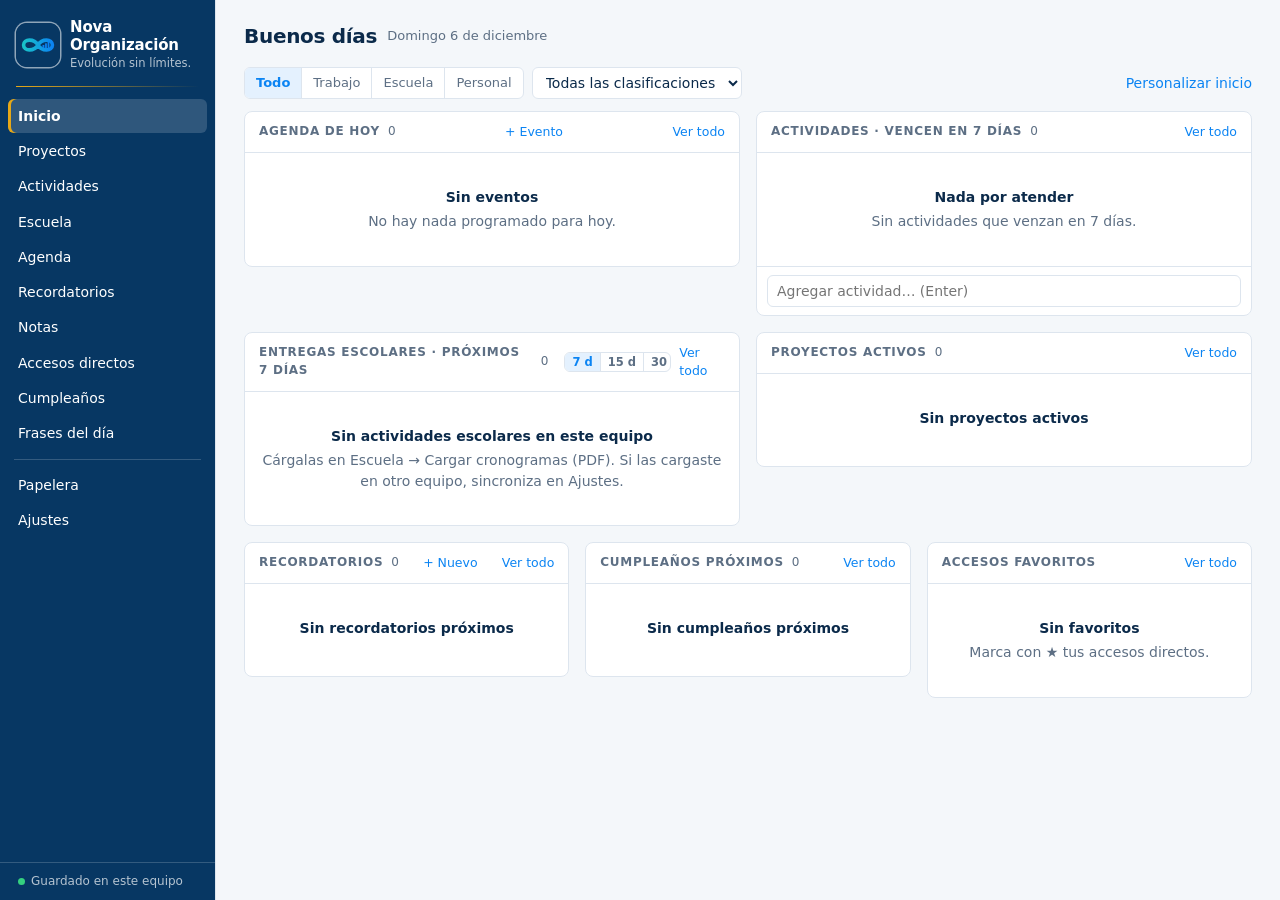
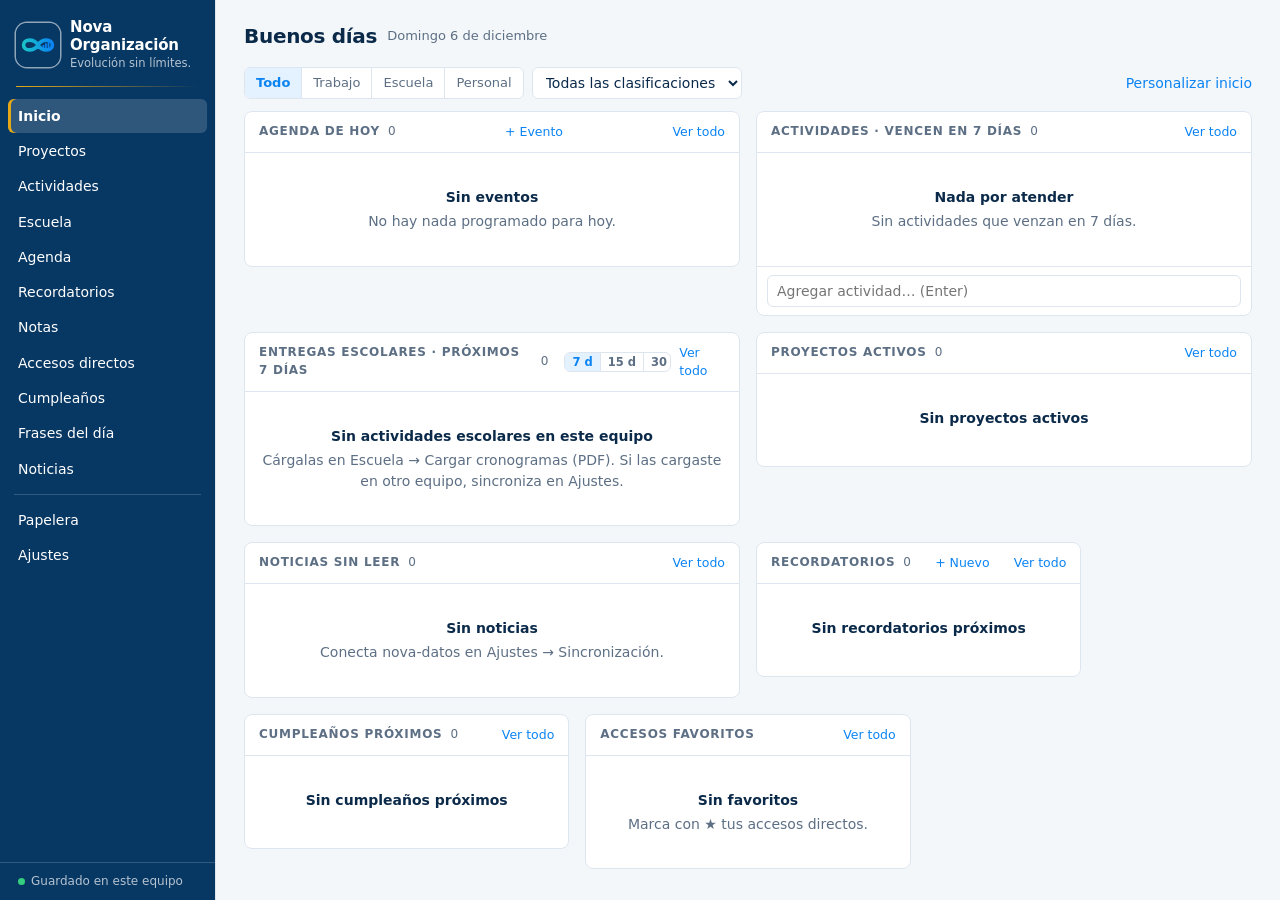
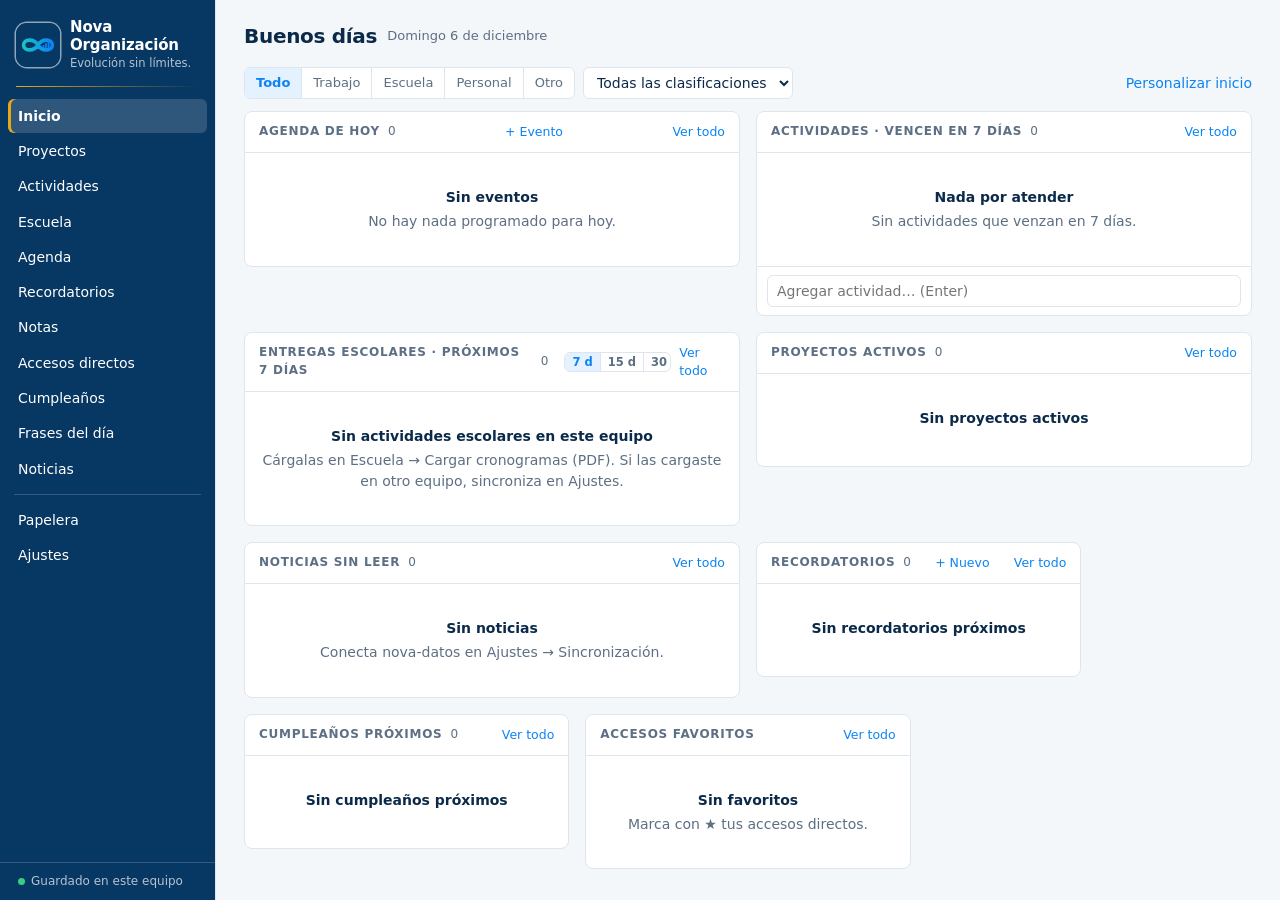
